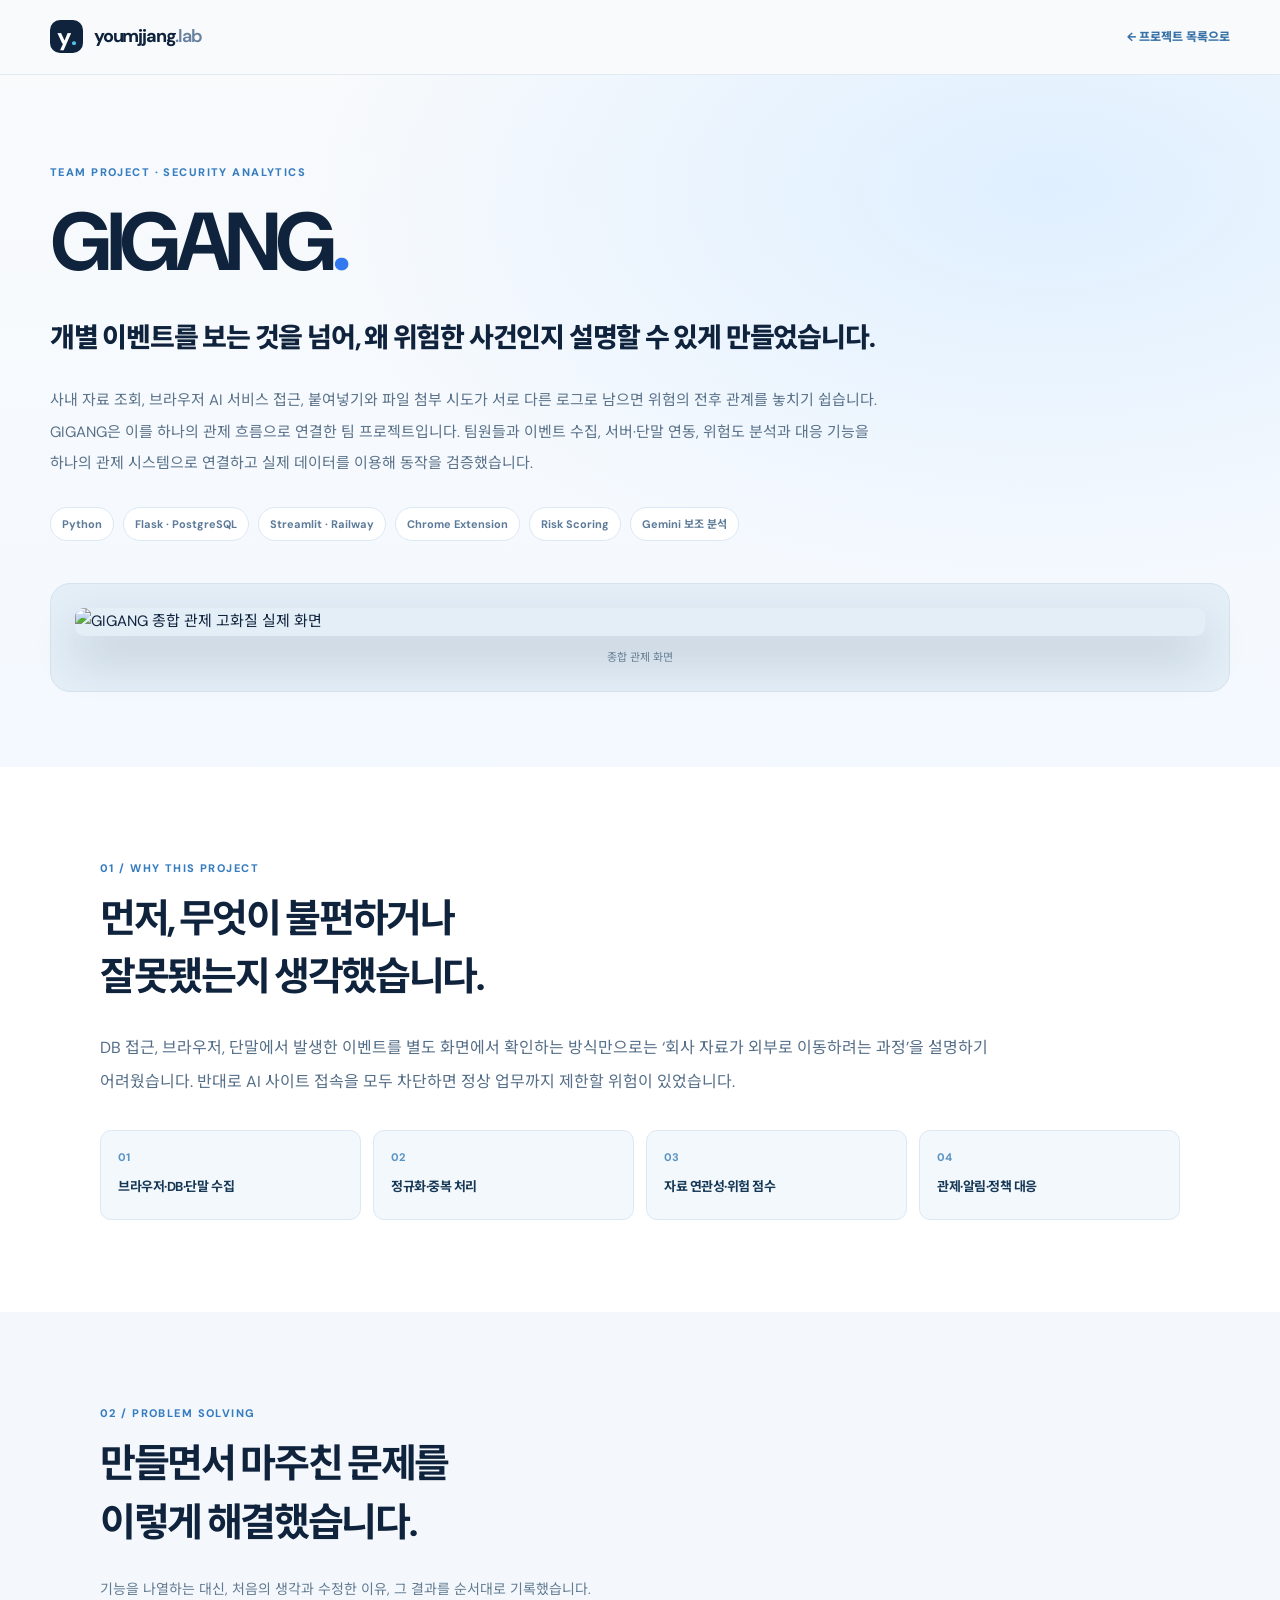
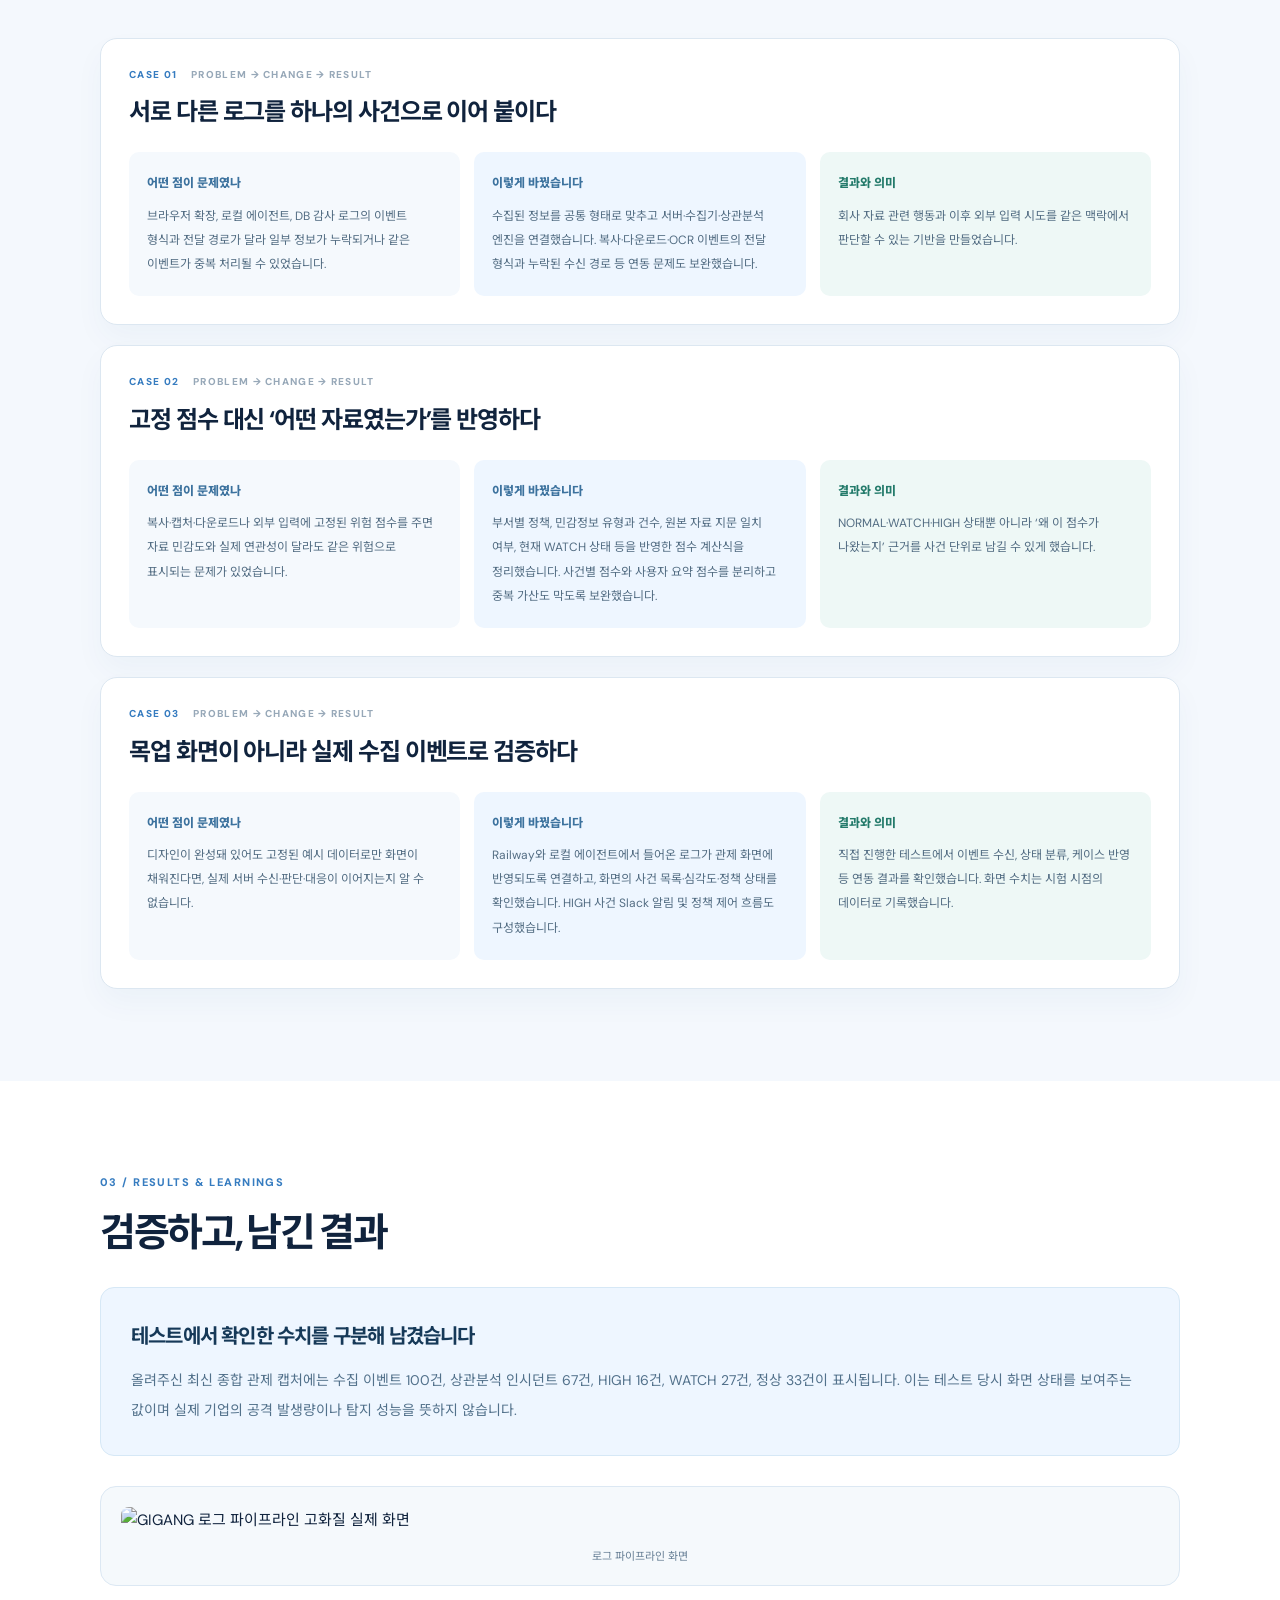
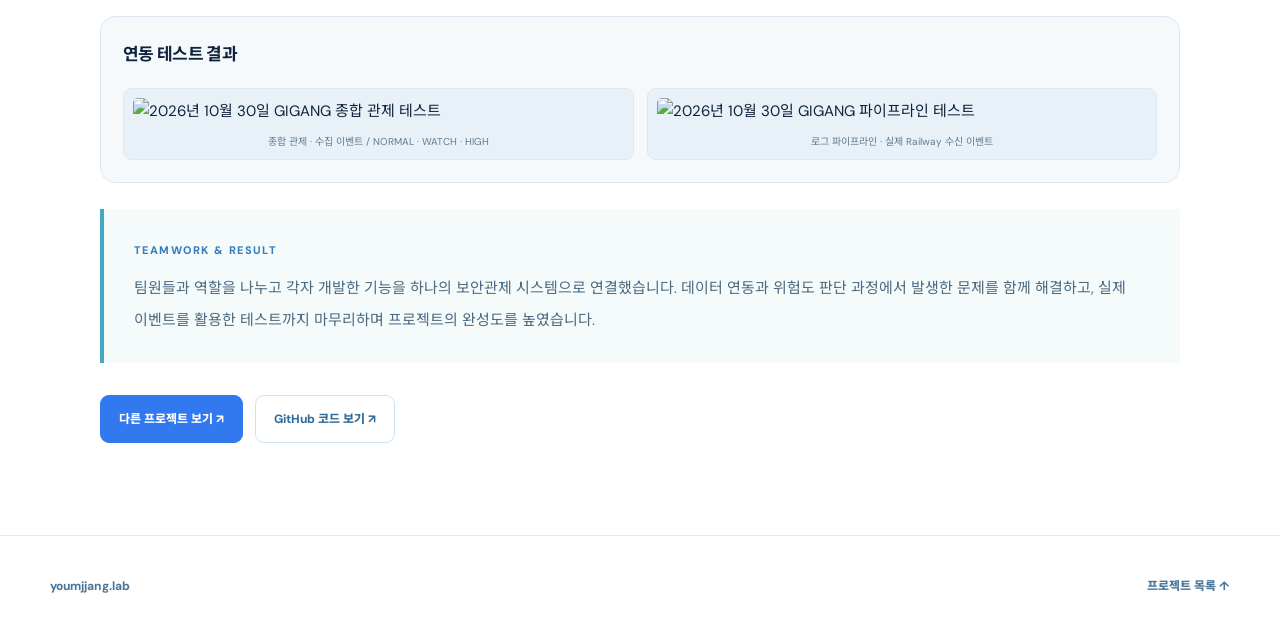
==== gigang.html @ a3878313 "portfolio: update gigang.html project links and technology labels" ====
<!doctype html>
<html lang="ko"><head><meta charset="utf-8"><meta name="viewport" content="width=device-width,initial-scale=1"><meta name="theme-color" content="#f8fafc">
<meta name="description" content="GIGANG 프로젝트에서 고민한 문제, 구현과 개선 과정, 결과를 소개합니다.">
<title>GIGANG | 문제 해결 과정 — youmjjang.lab</title>
<link rel="preconnect" href="https://fonts.googleapis.com"><link rel="preconnect" href="https://fonts.gstatic.com" crossorigin>
<link href="https://fonts.googleapis.com/css2?family=DM+Sans:wght@400;500;600;700;800&family=Noto+Sans+KR:wght@400;500;600;700;800&display=swap" rel="stylesheet">
<link rel="stylesheet" href="./styles.css"><link rel="stylesheet" href="./project-detail.css"></head>
<body>
<a class="skip" href="#story-main">본문으로 건너뛰기</a>
<header class="story-header"><div class="wrap story-header-inner"><a class="brand" href="./index.html"><span class="brand-icon">y<span>.</span></span>youmjjang<span class="brand-light">.lab</span></a><a class="story-back" href="./index.html#projects">← 프로젝트 목록으로</a></div></header>
<main id="story-main"><section class="story-hero"><div class="wrap">
<div class="story-eyebrow">TEAM PROJECT · SECURITY ANALYTICS</div><h1>GIGANG<span>.</span></h1>
<p class="story-subtitle">개별 이벤트를 보는 것을 넘어, 왜 위험한 사건인지 설명할 수 있게 만들었습니다.</p><p class="story-intro">사내 자료 조회, 브라우저 AI 서비스 접근, 붙여넣기와 파일 첨부 시도가 서로 다른 로그로 남으면 위험의 전후 관계를 놓치기 쉽습니다. GIGANG은 이를 하나의 관제 흐름으로 연결한 팀 프로젝트입니다. 팀원들과 이벤트 수집, 서버·단말 연동, 위험도 분석과 대응 기능을 하나의 관제 시스템으로 연결하고 실제 데이터를 이용해 동작을 검증했습니다.</p>
<div class="story-tags"><span>Python</span><span>Flask · PostgreSQL</span><span>Streamlit · Railway</span><span>Chrome Extension</span><span>Risk Scoring</span><span>Gemini 보조 분석</span></div>
<figure class="story-hero-figure"><img src="https://raw.githubusercontent.com/youmjjang/youmjjang-lab/main/assets/gigang-overview-hd.png" alt="GIGANG 종합 관제 고화질 실제 화면" loading="eager"><figcaption>종합 관제 화면</figcaption></figure>
</div></section>
<section class="story-section"><div class="wrap story-width"><div class="story-label">01 / WHY THIS PROJECT</div>
<h2>먼저, 무엇이 불편하거나<br>잘못됐는지 생각했습니다.</h2>
<p class="story-lead">DB 접근, 브라우저, 단말에서 발생한 이벤트를 별도 화면에서 확인하는 방식만으로는 ‘회사 자료가 외부로 이동하려는 과정’을 설명하기 어려웠습니다. 반대로 AI 사이트 접속을 모두 차단하면 정상 업무까지 제한할 위험이 있었습니다.</p>
<div class="story-flow"><div><small>01</small><b>브라우저·DB·단말 수집</b></div><div><small>02</small><b>정규화·중복 처리</b></div><div><small>03</small><b>자료 연관성·위험 점수</b></div><div><small>04</small><b>관제·알림·정책 대응</b></div></div></div></section>
<section class="story-section story-section-alt"><div class="wrap story-width"><div class="story-label">02 / PROBLEM SOLVING</div>
<h2>만들면서 마주친 문제를<br>이렇게 해결했습니다.</h2>
<p class="story-section-intro">기능을 나열하는 대신, 처음의 생각과 수정한 이유, 그 결과를 순서대로 기록했습니다.</p>
<div class="story-cases"><article class="story-case"><div class="story-case-number">CASE 01 <span>PROBLEM → CHANGE → RESULT</span></div><h3>서로 다른 로그를 하나의 사건으로 이어 붙이다</h3><div class="story-case-steps"><div><span>어떤 점이 문제였나</span><p>브라우저 확장, 로컬 에이전트, DB 감사 로그의 이벤트 형식과 전달 경로가 달라 일부 정보가 누락되거나 같은 이벤트가 중복 처리될 수 있었습니다.</p></div><div><span>이렇게 바꿨습니다</span><p>수집된 정보를 공통 형태로 맞추고 서버·수집기·상관분석 엔진을 연결했습니다. 복사·다운로드·OCR 이벤트의 전달 형식과 누락된 수신 경로 등 연동 문제도 보완했습니다.</p></div><div><span>결과와 의미</span><p>회사 자료 관련 행동과 이후 외부 입력 시도를 같은 맥락에서 판단할 수 있는 기반을 만들었습니다.</p></div></div></article>
<article class="story-case"><div class="story-case-number">CASE 02 <span>PROBLEM → CHANGE → RESULT</span></div><h3>고정 점수 대신 ‘어떤 자료였는가’를 반영하다</h3><div class="story-case-steps"><div><span>어떤 점이 문제였나</span><p>복사·캡처·다운로드나 외부 입력에 고정된 위험 점수를 주면 자료 민감도와 실제 연관성이 달라도 같은 위험으로 표시되는 문제가 있었습니다.</p></div><div><span>이렇게 바꿨습니다</span><p>부서별 정책, 민감정보 유형과 건수, 원본 자료 지문 일치 여부, 현재 WATCH 상태 등을 반영한 점수 계산식을 정리했습니다. 사건별 점수와 사용자 요약 점수를 분리하고 중복 가산도 막도록 보완했습니다.</p></div><div><span>결과와 의미</span><p>NORMAL·WATCH·HIGH 상태뿐 아니라 ‘왜 이 점수가 나왔는지’ 근거를 사건 단위로 남길 수 있게 했습니다.</p></div></div></article>
<article class="story-case"><div class="story-case-number">CASE 03 <span>PROBLEM → CHANGE → RESULT</span></div><h3>목업 화면이 아니라 실제 수집 이벤트로 검증하다</h3><div class="story-case-steps"><div><span>어떤 점이 문제였나</span><p>디자인이 완성돼 있어도 고정된 예시 데이터로만 화면이 채워진다면, 실제 서버 수신·판단·대응이 이어지는지 알 수 없습니다.</p></div><div><span>이렇게 바꿨습니다</span><p>Railway와 로컬 에이전트에서 들어온 로그가 관제 화면에 반영되도록 연결하고, 화면의 사건 목록·심각도·정책 상태를 확인했습니다. HIGH 사건 Slack 알림 및 정책 제어 흐름도 구성했습니다.</p></div><div><span>결과와 의미</span><p>직접 진행한 테스트에서 이벤트 수신, 상태 분류, 케이스 반영 등 연동 결과를 확인했습니다. 화면 수치는 시험 시점의 데이터로 기록했습니다.</p></div></div></article></div></div></section>
<section class="story-section"><div class="wrap story-width"><div class="story-label">03 / RESULTS & LEARNINGS</div>
<h2>검증하고, 남긴 결과</h2><div class="story-result"><h3>테스트에서 확인한 수치를 구분해 남겼습니다</h3><p>올려주신 최신 종합 관제 캡처에는 수집 이벤트 100건, 상관분석 인시던트 67건, HIGH 16건, WATCH 27건, 정상 33건이 표시됩니다. 이는 테스트 당시 화면 상태를 보여주는 값이며 실제 기업의 공격 발생량이나 탐지 성능을 뜻하지 않습니다.</p></div>
<figure class="story-secondary"><img src="https://raw.githubusercontent.com/youmjjang/youmjjang-lab/main/assets/gigang-pipeline-hd.png" loading="lazy" alt="GIGANG 로그 파이프라인 고화질 실제 화면"><figcaption>로그 파이프라인 화면</figcaption></figure>
<div class="test-photos"><h3>연동 테스트 결과</h3>

<div class="test-photos-grid">
<figure><img src="https://raw.githubusercontent.com/youmjjang/youmjjang-lab/main/assets/gigang-overview-test-hd.webp" loading="lazy" alt="2026년 10월 30일 GIGANG 종합 관제 테스트"><figcaption>종합 관제 · 수집 이벤트 / NORMAL · WATCH · HIGH</figcaption></figure>
<figure><img src="https://raw.githubusercontent.com/youmjjang/youmjjang-lab/main/assets/gigang-pipeline-test-hd.webp" loading="lazy" alt="2026년 10월 30일 GIGANG 파이프라인 테스트"><figcaption>로그 파이프라인 · 실제 Railway 수신 이벤트</figcaption></figure>
</div></div><div class="story-reflection"><span>TEAMWORK & RESULT</span><p>팀원들과 역할을 나누고 각자 개발한 기능을 하나의 보안관제 시스템으로 연결했습니다. 데이터 연동과 위험도 판단 과정에서 발생한 문제를 함께 해결하고, 실제 이벤트를 활용한 테스트까지 마무리하며 프로젝트의 완성도를 높였습니다.</p></div>
<div class="story-cta"><a class="story-button story-button-primary" href="./index.html#projects">다른 프로젝트 보기 ↗</a><a class="story-button" href="https://github.com/dldaudlee36/GIGANG" target="_blank" rel="noopener noreferrer">GitHub 코드 보기 ↗</a></div>
</div></section>
</main><footer class="story-footer"><div class="wrap"><a href="./index.html">youmjjang.lab</a><a href="./index.html#projects">프로젝트 목록 ↑</a></div></footer>
</body></html>
---- styles.css ----
:root{--ink:#10233d;--muted:#607087;--blue:#3278ef;--blue-deep:#1d5ec9;--line:#dfe6ef;--paper:#fff;--bg:#f8fafc;--soft:#edf3fb;--accent:#12bea9}
*{box-sizing:border-box}
html{scroll-behavior:smooth;scroll-padding-top:92px}
body{margin:0;background:var(--bg);color:var(--ink);font:400 15px/1.85 'DM Sans','Noto Sans KR',sans-serif;-webkit-font-smoothing:antialiased}
a{color:inherit;text-decoration:none}button{font:inherit}button:focus-visible,a:focus-visible{outline:3px solid #2b8afd;outline-offset:4px}::selection{background:#b8d8fc;color:#112a46}
.wrap{width:min(1180px,calc(100% - 72px));margin:0 auto}.skip{position:absolute;top:-80px;left:20px;background:white;z-index:999;padding:12px}.skip:focus{top:16px}
.site-header{position:sticky;top:0;z-index:50;background:rgba(248,250,252,.88);border-bottom:1px solid rgba(207,218,234,.68);backdrop-filter:blur(16px);-webkit-backdrop-filter:blur(16px)}
.header-inner{height:78px;display:flex;align-items:center;justify-content:space-between;gap:28px}
.brand{display:flex;align-items:center;font-family:'DM Sans',sans-serif;font-size:18px;font-weight:800;letter-spacing:-.065em;white-space:nowrap}
.brand-icon{display:inline-flex;width:33px;height:33px;border-radius:10px;background:var(--ink);color:white;align-items:center;justify-content:center;letter-spacing:-.06em;font-size:24px;margin-right:11px;line-height:1}
.brand-icon span,.period{color:#52c1e9}.brand-light{font-weight:600;color:#66809d}
.nav{display:flex;align-items:center;gap:35px;font:700 12px/1 'DM Sans',sans-serif;letter-spacing:.02em}
.nav a{color:#50637a;transition:color .2s}.nav a:hover,.nav a.is-current{color:var(--blue)}
.head-end{display:flex;align-items:center;gap:12px}.github-link{font:800 12px/1 'DM Sans',sans-serif;border:1px solid #cadaed;padding:13px 18px;border-radius:40px;transition:background .2s,color .2s}.github-link:hover{background:var(--ink);color:#fff}
.menu{display:none;cursor:pointer;background:none;border:0;padding:11px}.menu span{display:block;width:22px;height:2px;background:var(--ink);margin:5px 0}
.hero{padding:98px 0 0;background:radial-gradient(ellipse 55% 60% at 88% 24%,#e7f3ff 0%,transparent 76%),linear-gradient(#f8fafc,#f7fafd)}
.hero-grid{display:grid;grid-template-columns:1.11fr .89fr;align-items:center;gap:58px;padding-bottom:95px}
.hero-text{padding:15px 0}.eyebrow,.kicker,.microline,.side-caption,.project-meta,.skills-title,.step-bottom,.project-actions,.work-footnote,.screen-mark,.cover-no{font-family:'DM Sans',sans-serif;letter-spacing:.09em}
.eyebrow{display:flex;align-items:center;gap:10px;font-size:10px;font-weight:800;color:#6e8094}
.live-dot{width:7px;height:7px;border-radius:50%;background:var(--accent);box-shadow:0 0 0 4px rgba(18,190,169,.12)}.eyebrow .bar{display:inline-block;width:18px;height:1px;background:#b7c4d2}
.hero h1{font-family:'Noto Sans KR',sans-serif;font-size:clamp(36px,4.2vw,61px);letter-spacing:-.067em;line-height:1.42;font-weight:800;margin:28px 0 26px;word-break:keep-all}
.ink-blue{color:var(--blue)}.hero-desc{font-size:14px;line-height:2.13;color:#607187;word-break:keep-all}.hero-desc strong{color:#203c60}
.hero-buttons{display:flex;gap:12px;flex-wrap:wrap;margin-top:39px}
.btn{display:inline-flex;align-items:center;justify-content:space-between;gap:27px;min-height:52px;padding:13px 22px;border-radius:10px;font-size:12px;font-weight:800;transition:transform .2s,background .2s,box-shadow .2s}
.btn:hover{transform:translateY(-3px)}.btn-blue{color:#fff;background:var(--blue);box-shadow:0 9px 22px #3278ef26}.btn-blue:hover{background:var(--blue-deep);box-shadow:0 12px 30px #3278ef40}
.btn-outline{background:#fff;border:1px solid #d9e3f0;color:#30445e}.btn-outline:hover{background:#edf4ff}
.microline{display:flex;align-items:center;gap:16px;color:#93a3b7;font-size:10px;font-weight:700;margin-top:77px}.microline .line{width:37px;height:1px;background:#a9bbcf}
.hero-art{min-height:570px;position:relative;overflow:hidden;isolation:isolate;border:1px solid #d4e2f1;box-shadow:0 32px 70px rgba(46,94,152,.11),0 5px 15px rgba(64,102,147,.03);border-radius:25px;background:linear-gradient(155deg,rgba(252,254,255,.96),rgba(230,242,255,.95));padding:25px 30px 22px}
.hero-art:after{content:'';position:absolute;inset:0;z-index:-2;background-image:linear-gradient(rgba(91,148,199,.06) 1px,transparent 1px),linear-gradient(90deg,rgba(91,148,199,.06) 1px,transparent 1px);background-size:28px 28px}
.glow{position:absolute;z-index:-1;border-radius:50%;filter:blur(12px)}.glow.one{height:280px;width:280px;background:#a9dcff55;right:-100px;top:40px}.glow.two{height:220px;width:220px;background:#d8fbf379;left:-105px;bottom:-90px}
.art-head,.art-footer{display:flex;justify-content:space-between;align-items:center;font:800 10px/1 'DM Sans',sans-serif;letter-spacing:.07em;color:#8194a9}
.traffic{display:flex;gap:5px}.traffic i{width:7px;height:7px;background:#a4b7cb;border-radius:50%}.traffic i:first-child{background:#64a9e9}
.art-title{margin:39px 0 21px}.art-title>span{display:block;color:#4180cc;font:800 9px/1 'DM Sans',sans-serif;letter-spacing:.18em;margin-bottom:10px}
.art-title strong{display:block;font:800 clamp(30px,3vw,42px)/1.14 'DM Sans',sans-serif;letter-spacing:-.06em}.art-title em{font-style:normal;color:var(--blue)}.art-title p{color:#7b8da1;font-size:12px;margin:10px 0 0}
.pipeline{display:flex;flex-direction:column;gap:8px}
.pipe-row{display:flex;align-items:center;gap:16px;min-height:66px;padding:10px 17px;border:1px solid rgba(193,213,231,.82);background:rgba(255,255,255,.86);border-radius:12px;box-shadow:0 8px 16px rgba(90,141,185,.035)}
.pipe-num{display:flex;width:35px;height:35px;flex:0 0 35px;align-items:center;justify-content:center;border:1px solid #dce9f4;background:#f1f7fd;border-radius:9px;color:#3983c3;font:800 12px/1 'DM Sans',sans-serif}
.pipe-row>div{display:flex;flex-direction:column;flex:1;line-height:1.25;gap:3px}.pipe-row small{font:800 8px/1 'DM Sans',sans-serif;color:#7f9ab4;letter-spacing:.12em}
.pipe-row b{font:800 15px/1.1 'DM Sans',sans-serif;letter-spacing:-.01em}.pipe-row div>span{font:500 9px/1.2 'DM Sans',sans-serif;color:#96a3b3}
.pipe-tail{font-size:17px;color:#aac2d7}.pipe-done{border-color:#a8dcdb;background:#ebfbf8}.pipe-done .pipe-num{background:#d9f6f1;border-color:#b8ebe2;color:#109e91}.pipe-done .pipe-tail{color:#079c87}
.art-footer{padding-top:25px;font-size:9px}.art-footer span{color:#52a6d2}
.scroll-hint{height:52px;border-top:1px solid #dbe6f1;display:flex;justify-content:space-between;align-items:center;color:#94a5b8;font:800 10px/1 'DM Sans',sans-serif;letter-spacing:.14em}.scroll-hint span:last-child{font-size:23px;font-weight:400}
.section{padding:130px 0}.about{background:#fff}.intro-layout{display:grid;grid-template-columns:190px minmax(0,1fr);gap:60px}
.side-caption{color:#8798aa;font:800 11px/1 'DM Sans',sans-serif;white-space:nowrap;padding-top:7px}.side-caption span{width:42px;height:1px;background:#c6d4e3;display:inline-block;vertical-align:middle;margin-left:12px}
.kicker{margin:0 0 22px;color:var(--blue);font:800 11px/1.4 'DM Sans',sans-serif;letter-spacing:.16em}
.h2{font-size:clamp(29px,3vw,43px);line-height:1.5;letter-spacing:-.065em;font-weight:800;margin:0;word-break:keep-all}.h2 span{color:#7b8ba1}
.lead{max-width:740px;color:#5e7085;font-size:15px;line-height:2.15;margin:28px 0 48px;word-break:keep-all}
.values{display:grid;grid-template-columns:repeat(3,1fr);gap:20px}.values>div{border-top:1px solid #cbd7e6;padding-top:19px}.values span{font:800 11px/1 'DM Sans',sans-serif;color:#4886db}.values h3{margin:17px 0 8px;font-size:18px;letter-spacing:-.04em}.values p{color:#8090a1;font-size:12px;line-height:1.8;word-break:keep-all;margin:0}
.skills{display:grid;grid-template-columns:180px 1fr;align-items:start;gap:10px;margin-top:58px;padding-top:28px;border-top:1px solid #edf0f5}.skills-title{color:#8292a5;font:800 10px/1.4 'DM Sans',sans-serif}
.skills>div{display:flex;flex-wrap:wrap;gap:8px}.skills>div span,.tags span{background:#f4f7fb;border:1px solid #e0e8f1;border-radius:6px;color:#59708a;padding:5px 11px;font:700 11px/1.5 'DM Sans','Noto Sans KR',sans-serif}
.work{background:#f5f8fc}.section-head{display:flex;justify-content:space-between;align-items:end;gap:20px;margin-bottom:34px}.section-head>p{color:#8897aa;font-size:12px;line-height:1.9;text-align:right;margin:0 0 9px}
.filters{display:flex;align-items:center;gap:8px;flex-wrap:wrap;margin-bottom:27px}
.filter{border:1px solid #d7e1ed;background:transparent;color:#657790;font:800 11px/1 'DM Sans',sans-serif;padding:12px 15px;border-radius:25px;cursor:pointer;transition:background .15s,border .15s,color .15s}.filter span{opacity:.5;margin-left:5px}.filter:hover{background:#e8f1fd}.filter.selected{color:white;background:#1d3a5a;border-color:#1d3a5a}
.project-grid{display:grid;grid-template-columns:repeat(2,minmax(0,1fr));gap:24px}
.project{background:white;border:1px solid #e3eaf3;border-radius:17px;overflow:hidden;display:flex;flex-direction:column;box-shadow:0 8px 24px rgba(30,70,120,.022);transition:box-shadow .25s,transform .25s}
.project:hover{transform:translateY(-5px);box-shadow:0 18px 34px rgba(35,78,130,.1)}.project[hidden]{display:none!important}
.project.feature{grid-column:1/-1;display:grid;grid-template-columns:1.01fr .99fr;min-height:440px}
.cover{position:relative;min-height:280px;overflow:hidden}.feature .cover{min-height:440px}
.photo-cover{display:flex;align-items:center;justify-content:center;padding:35px}
.photo-cover img{display:block;width:100%;height:100%;max-height:380px;object-fit:contain;filter:drop-shadow(0 15px 24px rgba(21,52,92,.13));transition:transform .4s}
.project:hover img{transform:scale(1.028)}
.blue-cover{background:linear-gradient(140deg,#ddefff,#eaf4ff 49%,#d4e9f7)}.dark-cover{background:linear-gradient(145deg,#dfeaf7,#ebf0f8)}
.mint-cover{background:linear-gradient(140deg,#dff5ed,#eff9f6)}.sky-cover{background:linear-gradient(140deg,#e1e9fd,#edf5ff)}
.screen-mark,.cover-no{position:absolute;left:24px;bottom:20px;font:800 9px/1 'DM Sans',sans-serif;letter-spacing:.13em;color:#647f9d;background:rgba(255,255,255,.83);padding:9px 10px;border-radius:5px}
.project-info{padding:33px 35px 27px;display:flex;flex-direction:column;min-width:0}.feature .project-info{padding:48px 44px 34px}
.project-meta{display:flex;justify-content:space-between;gap:12px;color:#7990a8;font:800 9px/1.2 'DM Sans',sans-serif;letter-spacing:.11em}.project-meta span:last-child{color:#3d87c8;text-align:right}
.project h3{font-size:27px;line-height:1.3;letter-spacing:-.055em;margin:20px 0 8px}.project h3 small{font-size:15px;color:#8191a6;margin-left:9px;font-weight:600}
.project-tagline{font-size:13px;font-weight:700;color:#2c587e;margin:0 0 17px;letter-spacing:-.02em;word-break:keep-all}
.project-desc{font-size:12px;line-height:2.05;color:#718197;margin:0 0 21px;word-break:keep-all}
.problem{border-left:3px solid #5a9eec;background:#f3f8ff;padding:15px 18px;margin:0 0 22px}.problem>span{display:block;color:#5185bf;font:800 9px/1 'DM Sans',sans-serif;letter-spacing:.1em;margin-bottom:8px}.problem p{font-size:12px;line-height:1.7;margin:0;color:#4b6c8d;word-break:keep-all}
.tags{display:flex;flex-wrap:wrap;gap:6px;margin-top:auto;margin-bottom:21px}.tags span{background:#f8fafd;border-color:#e5edf5;padding:5px 9px;font-size:10px}
.project-actions{display:flex;align-items:center;gap:20px;flex-wrap:wrap;padding-top:19px;border-top:1px solid #e8edf3;font-size:11px;font-weight:800;letter-spacing:0}.project-actions a{color:#286cc1}.project-actions a:hover{text-decoration:underline;text-underline-offset:4px}.status-text{font-size:10px;color:#93a0ae;letter-spacing:0;font-weight:500}
.analyzer{background:linear-gradient(135deg,#193959,#103355 60%,#1e5276);padding:40px 30px;display:flex;align-items:center;justify-content:center}
.analyzer:before{content:'';position:absolute;width:250px;height:250px;border:1px solid #74c7f033;border-radius:50%;right:-90px;top:-115px;box-shadow:0 0 0 50px #8dcdf308,0 0 0 90px #8dcdf308}
.fake-ui{position:relative;background:#fff;border:1px solid #ecf5ff;border-radius:12px;width:100%;max-width:540px;box-shadow:0 30px 40px #0a17284d;overflow:hidden;transform:rotate(-1.5deg)}
.fake-head{height:33px;background:#f6f9fc;border-bottom:1px solid #e7eef6;display:flex;align-items:center;justify-content:space-between;padding:0 15px;color:#71859b;font:700 8px/1 'DM Sans',sans-serif}
.fake-head>span:last-child{color:#119d8d}.fake-dots{color:#9bb0c7;letter-spacing:2px}
.fake-content{display:grid;grid-template-columns:112px 1fr;min-height:235px}.fake-sidebar{border-right:1px solid #e9eef5;background:#f9fbfd;padding:28px 12px;display:flex;flex-direction:column;gap:21px;color:#a3b1be;font:700 9px/1 'DM Sans',sans-serif}.fake-sidebar .active{color:#2f80d1}
.fake-main{padding:24px 25px}.fake-main>span{font:800 8px/1 'DM Sans',sans-serif;color:#60a0d0;letter-spacing:.15em}.fake-main h4{margin:10px 0 4px;font:800 18px/1.4 'Noto Sans KR',sans-serif;letter-spacing:-.06em}.fake-main small{font-size:9px;color:#97a7b6}
.f1-chart{display:flex;flex-direction:column;gap:12px;margin:24px 0 18px}.f1-chart>div{display:flex;align-items:center;gap:11px}.f1-chart em{font:700 9px/1 'DM Sans',sans-serif;color:#69809b;font-style:normal;width:46px}
.f1-chart div>span{display:block;position:relative;height:7px;background:#edf4fc;flex:1;border-radius:5px;overflow:hidden}.f1-chart i{height:100%;display:block;border-radius:5px;background:linear-gradient(90deg,#6cace9,#2d77d4)}
.f1-chart b{font:700 10px/1 'DM Sans',sans-serif;color:#3b5d82;width:32px;text-align:right}.fake-main .metric-note{font-size:8px;color:#9aa9b7}
.work-footnote{color:#91a0b1;margin:30px 0 0;font-size:10px;line-height:1.9;letter-spacing:0}
.process{background:#fff}.steps{display:grid;grid-template-columns:repeat(3,1fr);gap:20px;margin-top:48px}.step{min-height:270px;display:flex;flex-direction:column;background:#f8fafc;border:1px solid #e4ebf4;border-radius:13px;padding:28px}
.step-top{display:flex;justify-content:space-between;align-items:start}.step-top span{color:#4a88d3;font:800 12px/1 'DM Sans',sans-serif}.step-top b{font-size:28px;font-weight:400;color:#89b7e9}
.step h3{margin:31px 0 9px;font-size:19px;letter-spacing:-.045em}.step p{color:#7b8b9e;font-size:12px;line-height:2;margin:0 0 25px;word-break:keep-all}
.step-bottom{margin-top:auto;border-top:1px solid #e5ebf2;padding-top:15px;color:#a2b1c0;font:800 9px/1 'DM Sans',sans-serif;letter-spacing:.14em}
.contact{padding:0 0 115px;background:#fff}.contact-inner{overflow:hidden;position:relative;display:flex;justify-content:space-between;align-items:center;border-radius:20px;padding:65px 80px;background:linear-gradient(120deg,#16314f,#24496b 70%,#28618e);color:white}
.contact .kicker{color:#83d0f3}.contact h2{font-size:clamp(29px,3.6vw,48px);line-height:1.4;letter-spacing:-.07em;margin:0 0 15px}.contact h2 span{color:#7cc8eb}
.contact-inner p:not(.kicker){font-size:13px;color:#b1c6d9;margin:0 0 28px}.contact-buttons{display:flex;gap:23px;align-items:center;flex-wrap:wrap}
.btn-white{background:#fff;color:#173759;gap:35px}.btn-white:hover{background:#e5f4ff}.contact-git{font-size:12px;color:#c4deef;font-weight:700}.contact-git:hover{text-decoration:underline}
.huge-y{position:absolute;right:42px;top:-128px;font:800 430px/1 'DM Sans',sans-serif;letter-spacing:-.09em;color:#ffffff10;user-select:none;pointer-events:none}.huge-y span{color:#67bfe827}
footer{background:#fff;border-top:1px solid #edf0f5}.footer-inner{min-height:95px;display:flex;align-items:center;justify-content:space-between;gap:20px}.footer-brand{font-size:18px}.footer-brand span{color:#8ba0b6}.footer-inner>span{font-size:11px;color:#a4b1c2}.footer-inner>a:last-child{font:800 11px/1 'DM Sans',sans-serif;color:#647b92}
@media(max-width:1020px){.hero-grid{gap:28px}.hero h1{font-size:clamp(34px,4.4vw,48px)}.hero-art{padding:22px 23px;min-height:550px}.intro-layout{grid-template-columns:140px 1fr;gap:30px}.feature .project-info{padding:31px}.fake-content{grid-template-columns:85px 1fr}.fake-sidebar{font-size:8px}.fake-main{padding:20px 15px}.contact-inner{padding:65px 55px}}
@media(max-width:760px){.wrap{width:min(100% - 34px,560px)}.site-header .header-inner{height:65px}.brand{font-size:16px}.brand-icon{width:29px;height:29px;font-size:21px}.nav{display:none;position:absolute;left:0;right:0;top:64px;background:#f9fbfe;border-bottom:1px solid var(--line);padding:24px max(17px,calc((100vw - 560px)/2));gap:0;box-shadow:0 14px 22px #183a5715}.nav.open{display:flex;flex-direction:column;align-items:stretch}.nav a{padding:12px 4px}.github-link{padding:11px 13px}.menu{display:block}
.hero{padding-top:52px}.hero-grid{display:flex;flex-direction:column;align-items:stretch;gap:40px;padding-bottom:55px}.hero-text{padding:0}.hero h1{font-size:clamp(34px,8vw,48px);margin:18px 0}.hero-desc{font-size:13px}.hero-desc br:last-child{display:none}.hero-buttons{margin-top:30px}.microline{margin-top:38px;font-size:9px}
.hero-art{max-width:550px;width:100%;align-self:center;min-height:0;padding:23px}.art-title{margin:27px 0 20px}.art-title strong{font-size:34px}.pipe-row{min-height:58px}
.section{padding:84px 0}.intro-layout{display:block}.side-caption{margin:0 0 28px}.h2{font-size:clamp(26px,6vw,37px)}.lead{font-size:13px;margin-bottom:30px}.values{gap:11px}.values h3{font-size:15px}.values p{font-size:11px}.skills{grid-template-columns:1fr;gap:16px;margin-top:42px}
.section-head{align-items:start;flex-direction:column;margin-bottom:28px}.section-head>p{text-align:left}
.project-grid{grid-template-columns:1fr;gap:18px}.project.feature{grid-column:auto;display:flex;min-height:0}.cover,.feature .cover{min-height:0;height:285px}.analyzer{padding:24px 15px}
.project-info,.feature .project-info{padding:27px 24px 25px}.project h3{font-size:23px;margin-top:16px}.photo-cover{padding:24px}.photo-cover img{max-height:250px}
.steps{grid-template-columns:1fr;gap:12px;margin-top:30px}.step{min-height:0;padding:24px}.step h3{margin-top:15px}
.contact{padding:0 0 65px}.contact-inner{padding:45px 30px}.contact h2{font-size:30px}.huge-y{right:-35px;font-size:280px;top:-80px}
.footer-inner{min-height:105px;flex-wrap:wrap;justify-content:space-between;padding:22px 0}.footer-inner>span{order:3;width:100%}}
@media(max-width:410px){.hero h1{font-size:32px}.eyebrow{font-size:9px}.btn{width:100%}.values{grid-template-columns:1fr}.values>div{padding-top:12px}.values h3{display:inline-block;margin:5px 12px}.values p{display:inline}.fake-content{grid-template-columns:72px 1fr}.fake-sidebar{padding:22px 6px;font-size:7px}.fake-main h4{font-size:15px}.fake-main{padding:16px 11px}.f1-chart{margin:17px 0 13px}.f1-chart>div{gap:5px}.f1-chart em{font-size:8px;width:39px}.filter{font-size:10px;padding:10px 12px}}
@media(prefers-reduced-motion:reduce){*,*:before,*:after{scroll-behavior:auto!important;transition:none!important;animation:none!important}}

/* 쉬엄쉬엄: 모바일 브라우저 UI를 잘라낸 실제 화면 두 장을 가로로 배치 */
.lunch-cover{
  height:280px;
  min-height:280px;
  padding:18px 20px;
  background:linear-gradient(135deg,#dff5ed,#eff9f6);
}
.lunch-shots{
  display:grid;
  grid-template-columns:repeat(2,minmax(0,1fr));
  gap:4px;
  width:min(100%,460px);
  height:238px;
  border-radius:11px;
  overflow:hidden;
  box-shadow:0 10px 24px rgba(24,83,76,.11);
  background:#fff;
}
.lunch-shot,
.lunch-shot-a,
.lunch-shot-b{
  position:relative;
  display:block;
  min-width:0;
  height:100%;
  margin:0;
  padding:0;
  border:0;
  border-radius:0;
  overflow:hidden;
  background:#f7faf8;
  box-shadow:none;
  transform:none;
  transition:none;
}
.lunch-cover .lunch-shot img{
  display:block;
  position:absolute;
  left:0;
  top:0;
  width:100%;
  height:auto;
  max-height:none;
  object-fit:unset;
  filter:none;
  transform:translateY(-17%);
  transition:none;
}
.project:hover .lunch-shot-a,
.project:hover .lunch-shot-b{transform:none}
.project:hover .lunch-shot img,
.project:hover .lunch-shot-a img,
.project:hover .lunch-shot-b img{transform:translateY(-17%)}
@media(max-width:760px){
  .lunch-cover{height:260px;min-height:260px;padding:16px 16px 24px}
  .lunch-shots{height:220px;gap:3px}
}

/* Keep real dashboard screenshot images crisp, without hover scaling. */
.project .photo-cover:not(.lunch-cover) img{filter:none;transform:none!important;image-rendering:auto}
.project:hover .photo-cover:not(.lunch-cover) img{transform:none!important}
---- project-detail.css ----
/* Project story pages */
.story-header{position:sticky;top:0;z-index:35;background:#f8fafcec;backdrop-filter:blur(16px);border-bottom:1px solid #e1eaf3}
.story-header-inner{display:flex;align-items:center;justify-content:space-between;gap:15px;min-height:74px}
.story-back{font-size:12px;font-weight:800;color:#3972a7;padding:10px 0}
.story-back:hover{color:#1d5ec9}
.story-hero{padding:88px 0 75px;background:radial-gradient(ellipse at 82% 16%,#dfefff 0%,transparent 50%),linear-gradient(#f8fafc,#f4f9ff)}
.story-eyebrow,.story-label,.story-case-number,.story-reflection>span{color:#367cc0;font:800 11px/1.65 'DM Sans','Noto Sans KR',sans-serif;letter-spacing:.13em}
.story-hero h1{font-family:'DM Sans','Noto Sans KR',sans-serif;font-size:clamp(43px,7vw,82px);line-height:1.14;letter-spacing:-.065em;margin:15px 0 17px;overflow-wrap:anywhere}
.story-hero h1 span{color:#3278ef}
.story-subtitle{font-size:clamp(19px,2.4vw,27px);font-weight:800;line-height:1.55;letter-spacing:-.045em;max-width:900px;word-break:keep-all}
.story-intro{font-size:15px;line-height:2.1;max-width:850px;color:#5a728a;word-break:keep-all;margin:22px 0}
.story-tags{display:flex;flex-wrap:wrap;gap:9px;margin-top:27px}
.story-tags span{background:#fff;border:1px solid #dce8f3;border-radius:30px;padding:6px 11px;font-size:11px;font-weight:700;color:#5d7b98}
.story-hero-figure{border:1px solid #d5e3ef;background:#e4eef7;border-radius:20px;padding:clamp(10px,3vw,24px);margin:42px 0 0}
.story-hero-figure img{display:block;width:100%;height:auto;max-height:620px;object-fit:contain;border-radius:9px;box-shadow:0 22px 45px #122a4330}
.story-hero-figure figcaption,.story-secondary figcaption{font-size:11px;color:#688096;line-height:1.6;padding-top:13px;text-align:center}
.story-width{max-width:1080px}
.story-section{padding:92px 0;background:#fff}
.story-section-alt{background:#f4f8fd}
.story-section h2{font-size:clamp(27px,3.4vw,39px);line-height:1.5;letter-spacing:-.06em;margin:13px 0 24px;word-break:keep-all}
.story-lead{color:#556f88;font-size:16px;line-height:2.15;max-width:920px;word-break:keep-all}
.story-flow{display:grid;grid-template-columns:repeat(4,minmax(0,1fr));gap:12px;margin-top:30px}
.story-flow>div{min-width:0;border:1px solid #dce9f3;background:#f3f8fd;border-radius:11px;padding:19px 17px}
.story-flow small{display:block;color:#5a94c4;font:800 11px 'DM Sans',sans-serif;margin-bottom:9px}
.story-flow b{font-size:13px;line-height:1.65;letter-spacing:-.035em;color:#163855;word-break:keep-all}
.story-section-intro{font-size:14px;color:#627b91;line-height:1.95}
.story-cases{display:flex;flex-direction:column;gap:20px;margin-top:34px}
.story-case{background:#fff;border:1px solid #dce7f1;border-radius:17px;overflow:hidden;box-shadow:0 14px 30px #23507b0a;padding:28px}
.story-case-number{font-size:10px;display:flex;align-items:center;gap:14px}
.story-case-number span{color:#97a8b8}
.story-case h3{font-size:clamp(18px,2.2vw,24px);line-height:1.55;margin:10px 0 22px;letter-spacing:-.045em}
.story-case-steps{display:grid;grid-template-columns:repeat(3,minmax(0,1fr));gap:14px}
.story-case-steps>div{background:#f5f9fd;border-radius:10px;padding:20px 18px;min-width:0}
.story-case-steps>div:nth-child(2){background:#eef6ff}
.story-case-steps>div:nth-child(3){background:#eef8f6}
.story-case-steps span{display:block;font-weight:800;font-size:12px;color:#3c729e;margin-bottom:9px}
.story-case-steps>div:nth-child(3) span{color:#247b6b}
.story-case-steps p{font-size:12px;line-height:2.02;color:#536d83;margin:0;word-break:keep-all}
.story-result{background:#eef6ff;border:1px solid #d6e8f6;padding:30px;border-radius:14px}
.story-result h3{font-size:20px;letter-spacing:-.04em;margin:0 0 10px;color:#163958}
.story-result p{margin:0;font-size:14px;line-height:2.15;color:#52718b;word-break:keep-all}
.story-secondary{margin:30px 0 0;background:#f5f9fc;padding:20px;border:1px solid #dce8f3;border-radius:16px}
.story-secondary img{display:block;width:100%;max-height:670px;object-fit:contain;border-radius:8px}
.story-reflection{padding:27px 30px;margin-top:26px;border-left:4px solid #46a9c3;background:#f5fafb}
.story-reflection p{font-size:15px;line-height:2.1;margin:9px 0 0;color:#4b6b83;word-break:keep-all}
.story-cta{display:flex;flex-wrap:wrap;gap:12px;margin-top:32px}
.story-button{display:inline-flex;align-items:center;justify-content:center;min-height:47px;padding:12px 18px;border:1px solid #d0e3f2;border-radius:9px;background:#fff;font-size:12px;font-weight:800;color:#316b99}
.story-button-primary{background:#3278ef;border-color:#3278ef;color:#fff}
.story-button:hover{transform:translateY(-2px)}
.story-visual{margin-top:38px;padding:40px;background:linear-gradient(155deg,#0f2d47,#10243a);color:#fff;border-radius:17px}
.story-visual-eyebrow{font-size:10px;letter-spacing:.15em;color:#86bddc}
.story-visual h2{font-size:clamp(23px,3vw,34px);margin:8px 0 24px;letter-spacing:-.055em;color:#fff}
.story-visual-grid{display:grid;grid-template-columns:repeat(4,1fr);gap:11px}
.story-visual-grid>div{padding:18px 13px;background:#ffffff12;border:1px solid #ffffff28;border-radius:10px}
.story-visual-grid span{display:block;font-size:11px;color:#acd4ec}
.story-visual-grid b{display:block;font-size:16px;margin-top:6px;color:#fff}
.story-visual>p{font-size:11px;color:#a9c3d4;margin:21px 0 0}
.story-footer{background:#fff;border-top:1px solid #dfe8f1}
.story-footer .wrap{display:flex;justify-content:space-between;align-items:center;gap:16px;min-height:99px}
.story-footer a{font-size:12px;font-weight:800;color:#4b769a}
@media(max-width:850px){.story-flow{grid-template-columns:repeat(2,minmax(0,1fr))}.story-case-steps{grid-template-columns:1fr}.story-case-steps>div{padding:18px}}
@media(max-width:600px){.story-header-inner{min-height:62px}.story-hero{padding:57px 0 48px}.story-section{padding:62px 0}.story-hero h1{font-size:clamp(35px,9vw,55px)}.story-flow{grid-template-columns:1fr 1fr;gap:9px}.story-flow>div{padding:14px}.story-visual{padding:24px 17px}.story-visual-grid{grid-template-columns:repeat(2,1fr)}.story-case{padding:20px}.story-case-number{flex-wrap:wrap}.story-result,.story-reflection{padding:22px}.story-tags{gap:6px}.story-hero-figure{margin-top:30px}}

/* Original-resolution screenshots: retain detail; compressed test snapshots stay smaller. */
.story-hero-figure img,.story-secondary img{transform:none!important;image-rendering:auto}
.test-photos{margin-top:30px;padding:22px;background:#f6f9fc;border:1px solid #dbe8f3;border-radius:15px}
.test-photos h3{font-size:17px;margin:0 0 9px;letter-spacing:-.04em}
.test-photos>p{font-size:12px;color:#698198;line-height:1.85;margin:0}
.test-photos-grid{display:grid;grid-template-columns:repeat(2,minmax(0,1fr));gap:13px;margin-top:17px}
.test-photos figure{margin:0;padding:9px;background:#e8f1f7;border:1px solid #dce7ef;border-radius:9px}
.test-photos img{display:block;width:100%;height:auto;max-width:520px;margin:auto;border-radius:5px;image-rendering:auto}
.test-photos figcaption{font-size:10px;text-align:center;color:#627b91;margin-top:8px;line-height:1.7}
@media(max-width:740px){.test-photos-grid{grid-template-columns:1fr}.test-photos{padding:14px}}
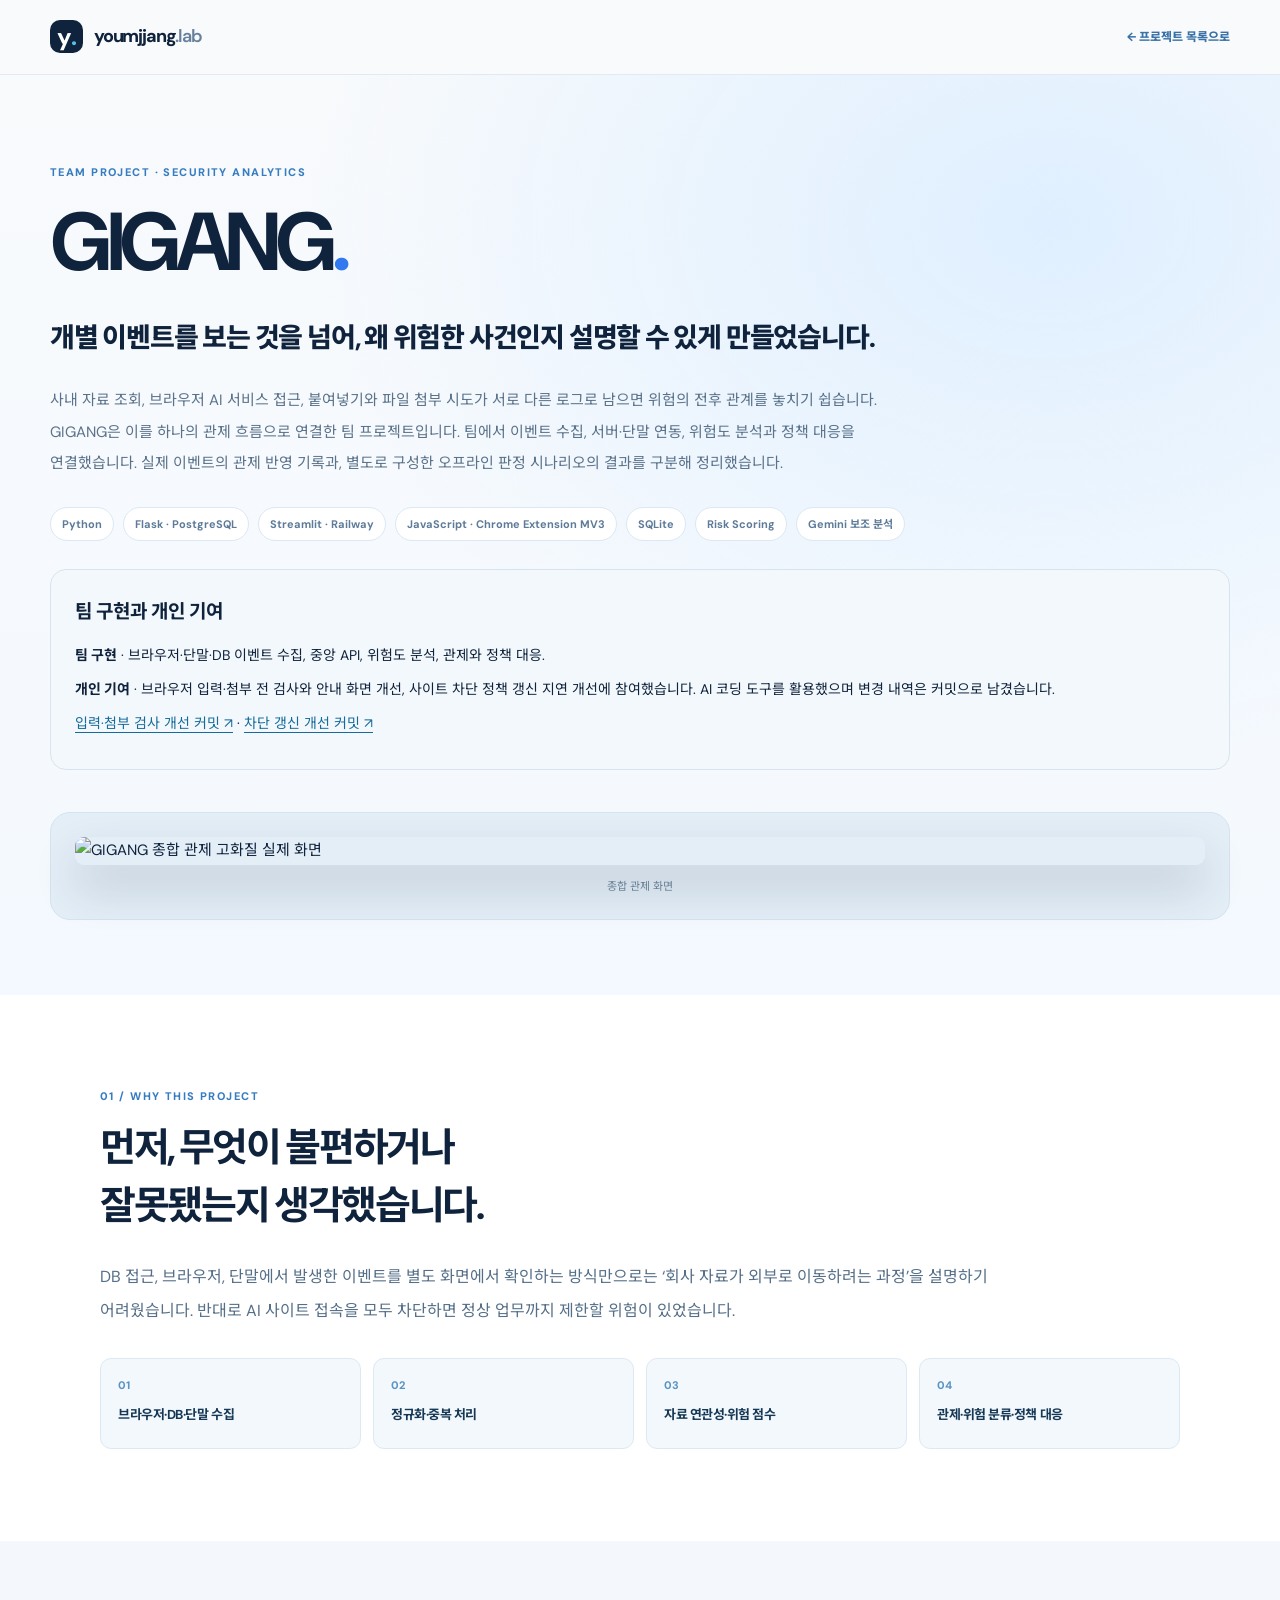
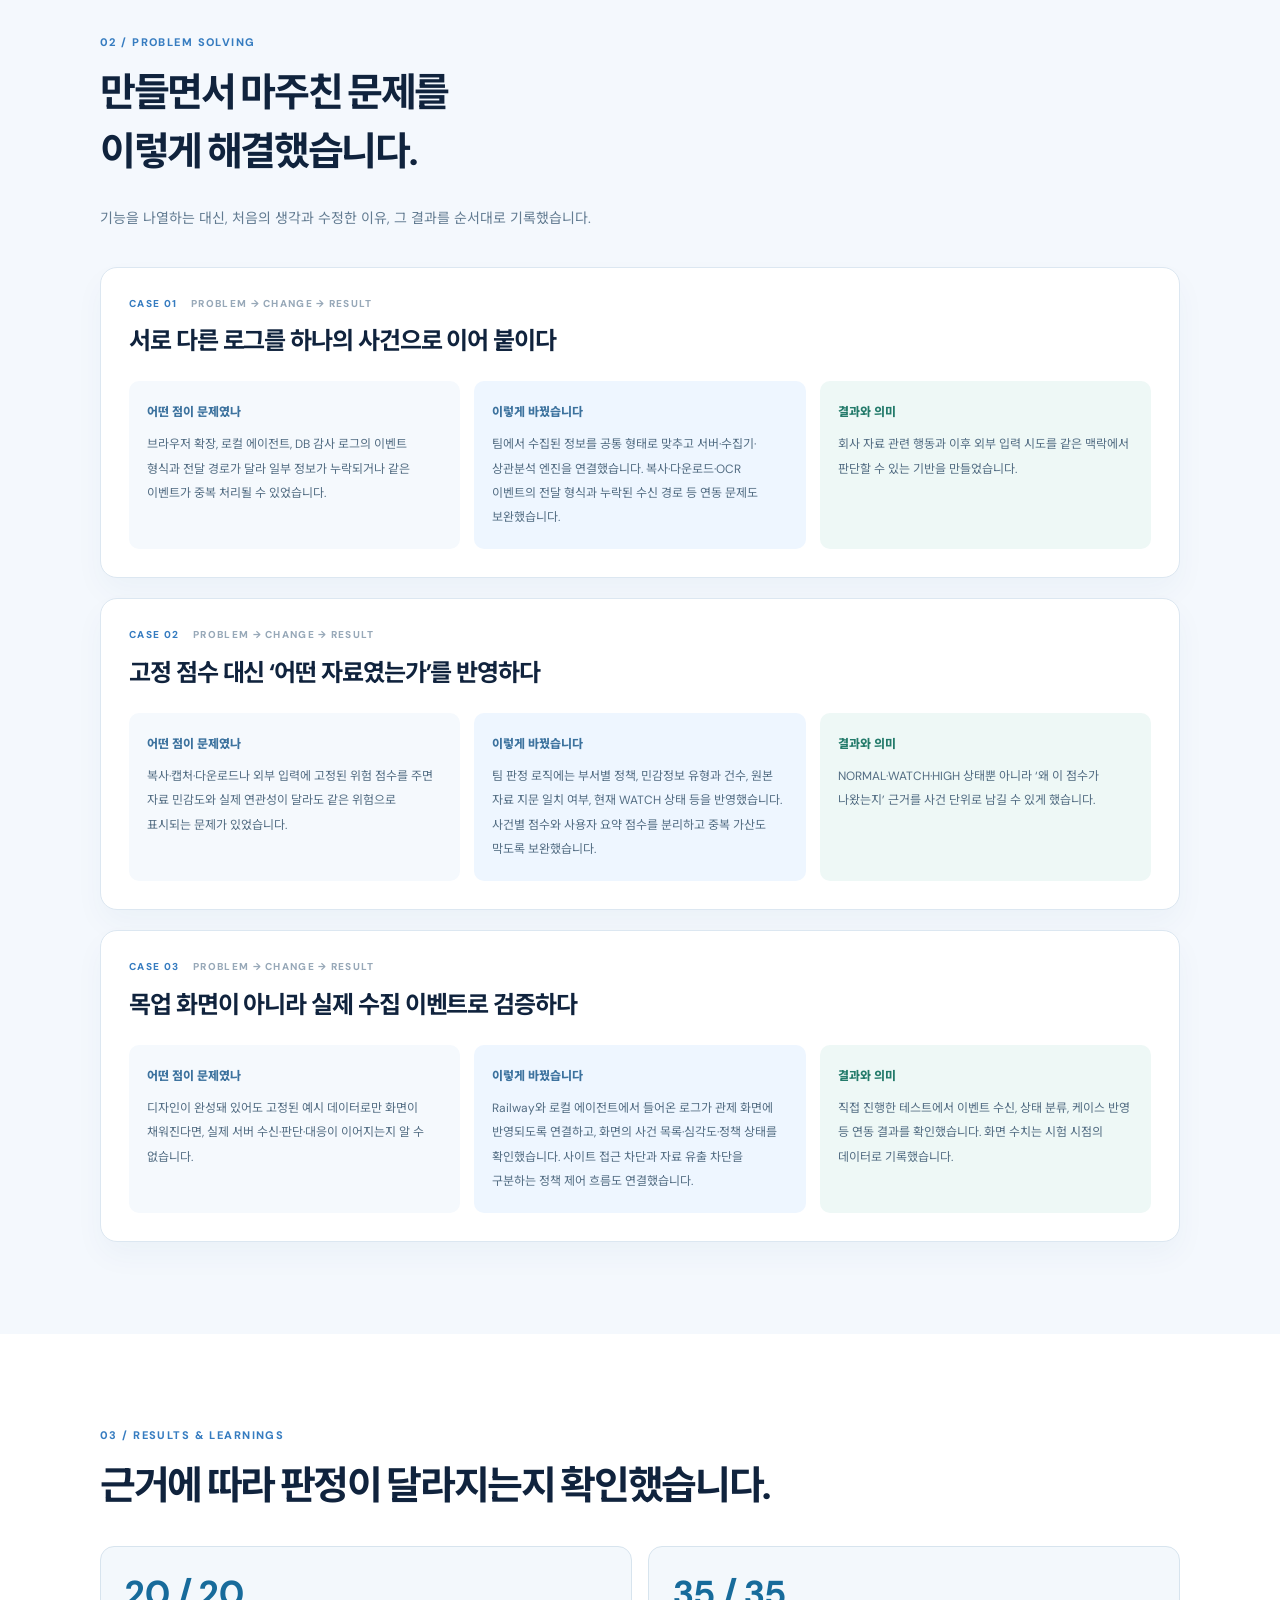
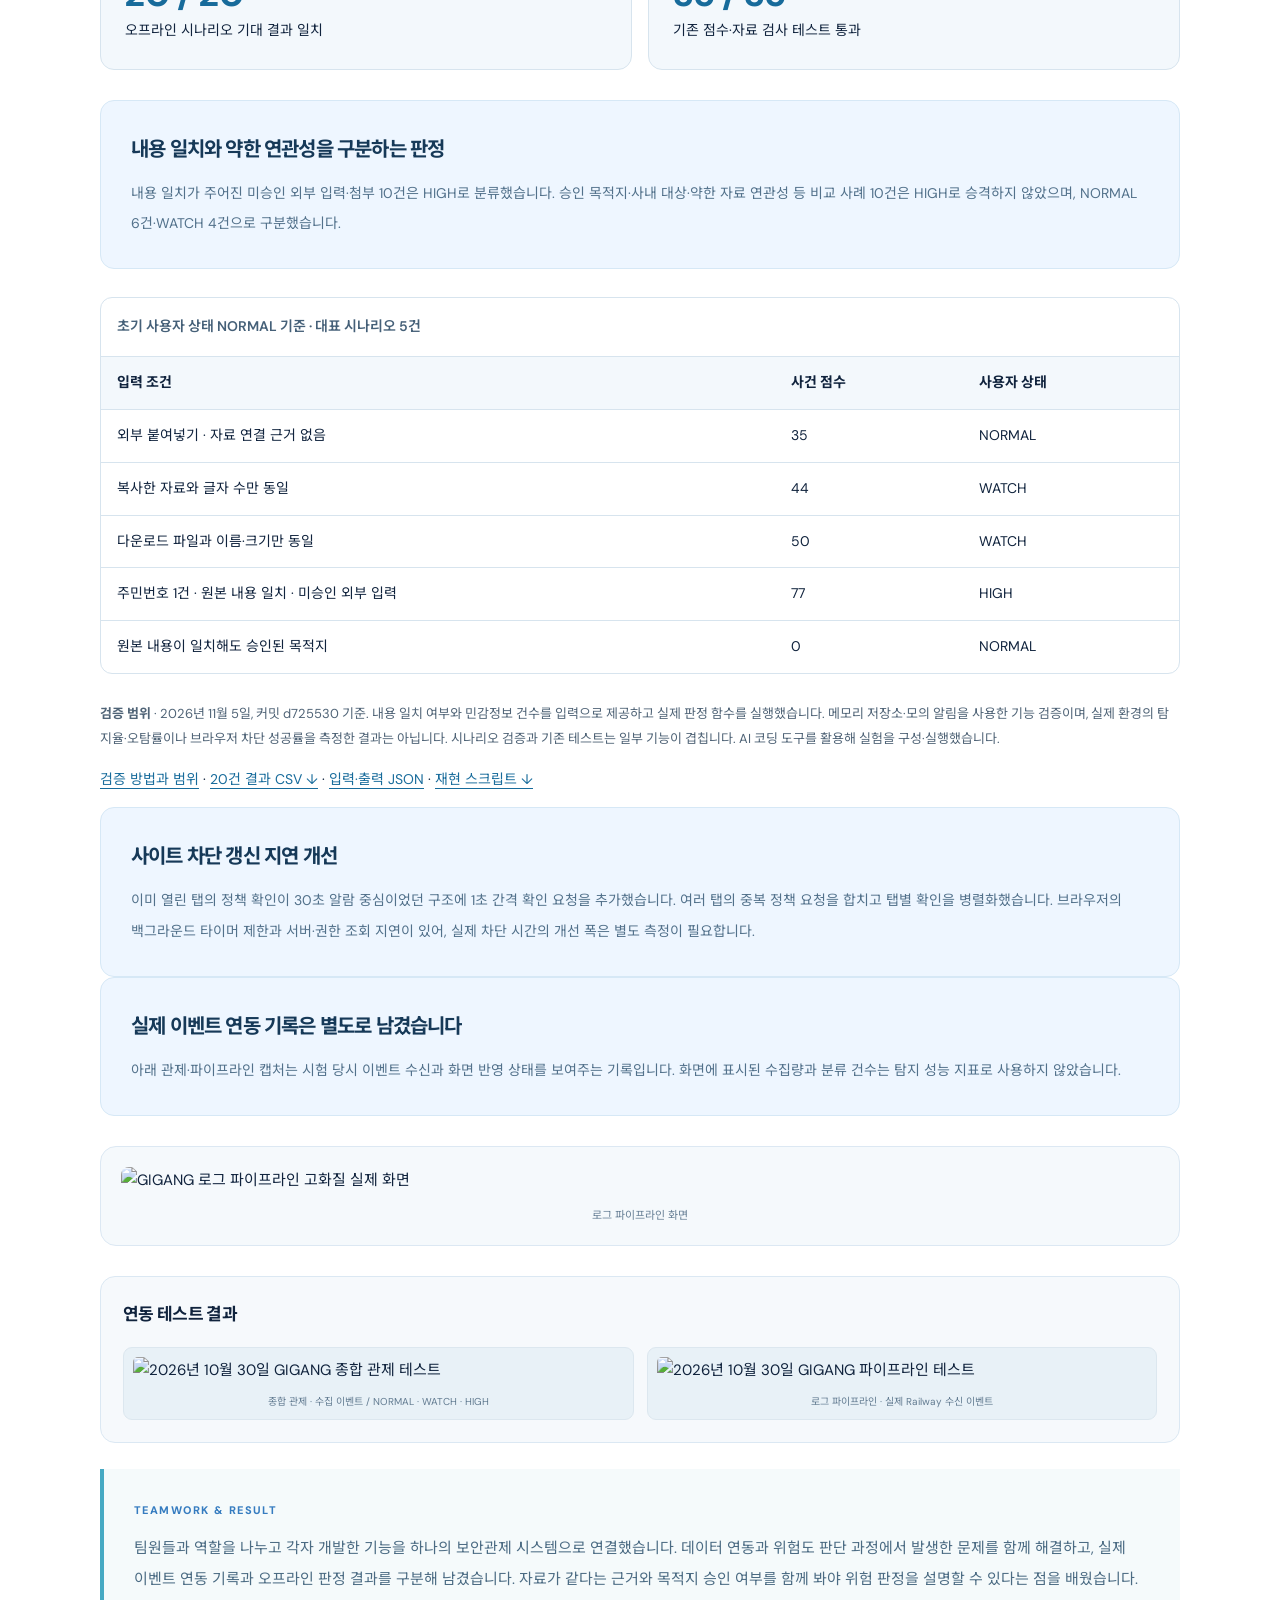
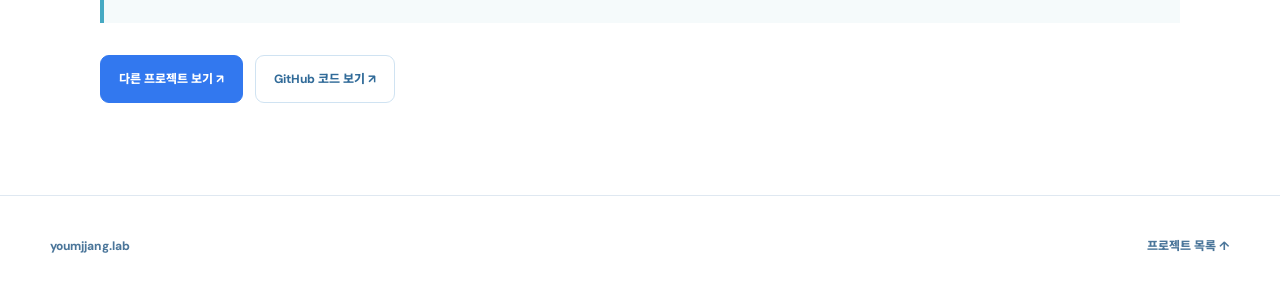
==== commit 7d8b0e7b: "Clarify GIGANG contributions and publish scenario evidence" ====
--- a/gigang.html
+++ b/gigang.html
@@ -4,35 +4,42 @@
 <title>GIGANG | 문제 해결 과정 — youmjjang.lab</title>
 <link rel="preconnect" href="https://fonts.googleapis.com"><link rel="preconnect" href="https://fonts.gstatic.com" crossorigin>
 <link href="https://fonts.googleapis.com/css2?family=DM+Sans:wght@400;500;600;700;800&family=Noto+Sans+KR:wght@400;500;600;700;800&display=swap" rel="stylesheet">
-<link rel="stylesheet" href="./styles.css"><link rel="stylesheet" href="./project-detail.css"></head>
+<link rel="stylesheet" href="./styles.css"><link rel="stylesheet" href="./project-detail.css"><link rel="stylesheet" href="./gigang-evidence.css"></head>
 <body>
 <a class="skip" href="#story-main">본문으로 건너뛰기</a>
 <header class="story-header"><div class="wrap story-header-inner"><a class="brand" href="./index.html"><span class="brand-icon">y<span>.</span></span>youmjjang<span class="brand-light">.lab</span></a><a class="story-back" href="./index.html#projects">← 프로젝트 목록으로</a></div></header>
 <main id="story-main"><section class="story-hero"><div class="wrap">
 <div class="story-eyebrow">TEAM PROJECT · SECURITY ANALYTICS</div><h1>GIGANG<span>.</span></h1>
-<p class="story-subtitle">개별 이벤트를 보는 것을 넘어, 왜 위험한 사건인지 설명할 수 있게 만들었습니다.</p><p class="story-intro">사내 자료 조회, 브라우저 AI 서비스 접근, 붙여넣기와 파일 첨부 시도가 서로 다른 로그로 남으면 위험의 전후 관계를 놓치기 쉽습니다. GIGANG은 이를 하나의 관제 흐름으로 연결한 팀 프로젝트입니다. 팀원들과 이벤트 수집, 서버·단말 연동, 위험도 분석과 대응 기능을 하나의 관제 시스템으로 연결하고 실제 데이터를 이용해 동작을 검증했습니다.</p>
-<div class="story-tags"><span>Python</span><span>Flask · PostgreSQL</span><span>Streamlit · Railway</span><span>Chrome Extension</span><span>Risk Scoring</span><span>Gemini 보조 분석</span></div>
-<figure class="story-hero-figure"><img src="https://raw.githubusercontent.com/youmjjang/youmjjang-lab/main/assets/gigang-overview-hd.png" alt="GIGANG 종합 관제 고화질 실제 화면" loading="eager"><figcaption>종합 관제 화면</figcaption></figure>
+<p class="story-subtitle">개별 이벤트를 보는 것을 넘어, 왜 위험한 사건인지 설명할 수 있게 만들었습니다.</p><p class="story-intro">사내 자료 조회, 브라우저 AI 서비스 접근, 붙여넣기와 파일 첨부 시도가 서로 다른 로그로 남으면 위험의 전후 관계를 놓치기 쉽습니다. GIGANG은 이를 하나의 관제 흐름으로 연결한 팀 프로젝트입니다. 팀에서 이벤트 수집, 서버·단말 연동, 위험도 분석과 정책 대응을 연결했습니다. 실제 이벤트의 관제 반영 기록과, 별도로 구성한 오프라인 판정 시나리오의 결과를 구분해 정리했습니다.</p>
+<div class="story-tags"><span>Python</span><span>Flask · PostgreSQL</span><span>Streamlit · Railway</span><span>JavaScript · Chrome Extension MV3</span><span>SQLite</span><span>Risk Scoring</span><span>Gemini 보조 분석</span></div>
+<div class="gigang-scope"><h2>팀 구현과 개인 기여</h2><p><strong>팀 구현</strong> · 브라우저·단말·DB 이벤트 수집, 중앙 API, 위험도 분석, 관제와 정책 대응.</p><p><strong>개인 기여</strong> · 브라우저 입력·첨부 전 검사와 안내 화면 개선, 사이트 차단 정책 갱신 지연 개선에 참여했습니다. AI 코딩 도구를 활용했으며 변경 내역은 커밋으로 남겼습니다.</p><p class="gigang-links"><a href="https://github.com/dldaudlee36/GIGANG/commit/babd540" target="_blank" rel="noopener">입력·첨부 검사 개선 커밋 ↗</a> · <a href="https://github.com/dldaudlee36/GIGANG/commit/d7255301920c8cfb2bff1a05d46694348b6d1cfc" target="_blank" rel="noopener">차단 갱신 개선 커밋 ↗</a></p></div><figure class="story-hero-figure"><img src="https://raw.githubusercontent.com/youmjjang/youmjjang-lab/main/assets/gigang-overview-hd.png" alt="GIGANG 종합 관제 고화질 실제 화면" loading="eager"><figcaption>종합 관제 화면</figcaption></figure>
 </div></section>
 <section class="story-section"><div class="wrap story-width"><div class="story-label">01 / WHY THIS PROJECT</div>
 <h2>먼저, 무엇이 불편하거나<br>잘못됐는지 생각했습니다.</h2>
 <p class="story-lead">DB 접근, 브라우저, 단말에서 발생한 이벤트를 별도 화면에서 확인하는 방식만으로는 ‘회사 자료가 외부로 이동하려는 과정’을 설명하기 어려웠습니다. 반대로 AI 사이트 접속을 모두 차단하면 정상 업무까지 제한할 위험이 있었습니다.</p>
-<div class="story-flow"><div><small>01</small><b>브라우저·DB·단말 수집</b></div><div><small>02</small><b>정규화·중복 처리</b></div><div><small>03</small><b>자료 연관성·위험 점수</b></div><div><small>04</small><b>관제·알림·정책 대응</b></div></div></div></section>
+<div class="story-flow"><div><small>01</small><b>브라우저·DB·단말 수집</b></div><div><small>02</small><b>정규화·중복 처리</b></div><div><small>03</small><b>자료 연관성·위험 점수</b></div><div><small>04</small><b>관제·위험 분류·정책 대응</b></div></div></div></section>
 <section class="story-section story-section-alt"><div class="wrap story-width"><div class="story-label">02 / PROBLEM SOLVING</div>
 <h2>만들면서 마주친 문제를<br>이렇게 해결했습니다.</h2>
 <p class="story-section-intro">기능을 나열하는 대신, 처음의 생각과 수정한 이유, 그 결과를 순서대로 기록했습니다.</p>
-<div class="story-cases"><article class="story-case"><div class="story-case-number">CASE 01 <span>PROBLEM → CHANGE → RESULT</span></div><h3>서로 다른 로그를 하나의 사건으로 이어 붙이다</h3><div class="story-case-steps"><div><span>어떤 점이 문제였나</span><p>브라우저 확장, 로컬 에이전트, DB 감사 로그의 이벤트 형식과 전달 경로가 달라 일부 정보가 누락되거나 같은 이벤트가 중복 처리될 수 있었습니다.</p></div><div><span>이렇게 바꿨습니다</span><p>수집된 정보를 공통 형태로 맞추고 서버·수집기·상관분석 엔진을 연결했습니다. 복사·다운로드·OCR 이벤트의 전달 형식과 누락된 수신 경로 등 연동 문제도 보완했습니다.</p></div><div><span>결과와 의미</span><p>회사 자료 관련 행동과 이후 외부 입력 시도를 같은 맥락에서 판단할 수 있는 기반을 만들었습니다.</p></div></div></article>
-<article class="story-case"><div class="story-case-number">CASE 02 <span>PROBLEM → CHANGE → RESULT</span></div><h3>고정 점수 대신 ‘어떤 자료였는가’를 반영하다</h3><div class="story-case-steps"><div><span>어떤 점이 문제였나</span><p>복사·캡처·다운로드나 외부 입력에 고정된 위험 점수를 주면 자료 민감도와 실제 연관성이 달라도 같은 위험으로 표시되는 문제가 있었습니다.</p></div><div><span>이렇게 바꿨습니다</span><p>부서별 정책, 민감정보 유형과 건수, 원본 자료 지문 일치 여부, 현재 WATCH 상태 등을 반영한 점수 계산식을 정리했습니다. 사건별 점수와 사용자 요약 점수를 분리하고 중복 가산도 막도록 보완했습니다.</p></div><div><span>결과와 의미</span><p>NORMAL·WATCH·HIGH 상태뿐 아니라 ‘왜 이 점수가 나왔는지’ 근거를 사건 단위로 남길 수 있게 했습니다.</p></div></div></article>
-<article class="story-case"><div class="story-case-number">CASE 03 <span>PROBLEM → CHANGE → RESULT</span></div><h3>목업 화면이 아니라 실제 수집 이벤트로 검증하다</h3><div class="story-case-steps"><div><span>어떤 점이 문제였나</span><p>디자인이 완성돼 있어도 고정된 예시 데이터로만 화면이 채워진다면, 실제 서버 수신·판단·대응이 이어지는지 알 수 없습니다.</p></div><div><span>이렇게 바꿨습니다</span><p>Railway와 로컬 에이전트에서 들어온 로그가 관제 화면에 반영되도록 연결하고, 화면의 사건 목록·심각도·정책 상태를 확인했습니다. HIGH 사건 Slack 알림 및 정책 제어 흐름도 구성했습니다.</p></div><div><span>결과와 의미</span><p>직접 진행한 테스트에서 이벤트 수신, 상태 분류, 케이스 반영 등 연동 결과를 확인했습니다. 화면 수치는 시험 시점의 데이터로 기록했습니다.</p></div></div></article></div></div></section>
+<div class="story-cases"><article class="story-case"><div class="story-case-number">CASE 01 <span>PROBLEM → CHANGE → RESULT</span></div><h3>서로 다른 로그를 하나의 사건으로 이어 붙이다</h3><div class="story-case-steps"><div><span>어떤 점이 문제였나</span><p>브라우저 확장, 로컬 에이전트, DB 감사 로그의 이벤트 형식과 전달 경로가 달라 일부 정보가 누락되거나 같은 이벤트가 중복 처리될 수 있었습니다.</p></div><div><span>이렇게 바꿨습니다</span><p>팀에서 수집된 정보를 공통 형태로 맞추고 서버·수집기·상관분석 엔진을 연결했습니다. 복사·다운로드·OCR 이벤트의 전달 형식과 누락된 수신 경로 등 연동 문제도 보완했습니다.</p></div><div><span>결과와 의미</span><p>회사 자료 관련 행동과 이후 외부 입력 시도를 같은 맥락에서 판단할 수 있는 기반을 만들었습니다.</p></div></div></article>
+<article class="story-case"><div class="story-case-number">CASE 02 <span>PROBLEM → CHANGE → RESULT</span></div><h3>고정 점수 대신 ‘어떤 자료였는가’를 반영하다</h3><div class="story-case-steps"><div><span>어떤 점이 문제였나</span><p>복사·캡처·다운로드나 외부 입력에 고정된 위험 점수를 주면 자료 민감도와 실제 연관성이 달라도 같은 위험으로 표시되는 문제가 있었습니다.</p></div><div><span>이렇게 바꿨습니다</span><p>팀 판정 로직에는 부서별 정책, 민감정보 유형과 건수, 원본 자료 지문 일치 여부, 현재 WATCH 상태 등을 반영했습니다. 사건별 점수와 사용자 요약 점수를 분리하고 중복 가산도 막도록 보완했습니다.</p></div><div><span>결과와 의미</span><p>NORMAL·WATCH·HIGH 상태뿐 아니라 ‘왜 이 점수가 나왔는지’ 근거를 사건 단위로 남길 수 있게 했습니다.</p></div></div></article>
+<article class="story-case"><div class="story-case-number">CASE 03 <span>PROBLEM → CHANGE → RESULT</span></div><h3>목업 화면이 아니라 실제 수집 이벤트로 검증하다</h3><div class="story-case-steps"><div><span>어떤 점이 문제였나</span><p>디자인이 완성돼 있어도 고정된 예시 데이터로만 화면이 채워진다면, 실제 서버 수신·판단·대응이 이어지는지 알 수 없습니다.</p></div><div><span>이렇게 바꿨습니다</span><p>Railway와 로컬 에이전트에서 들어온 로그가 관제 화면에 반영되도록 연결하고, 화면의 사건 목록·심각도·정책 상태를 확인했습니다. 사이트 접근 차단과 자료 유출 차단을 구분하는 정책 제어 흐름도 연결했습니다.</p></div><div><span>결과와 의미</span><p>직접 진행한 테스트에서 이벤트 수신, 상태 분류, 케이스 반영 등 연동 결과를 확인했습니다. 화면 수치는 시험 시점의 데이터로 기록했습니다.</p></div></div></article></div></div></section>
 <section class="story-section"><div class="wrap story-width"><div class="story-label">03 / RESULTS & LEARNINGS</div>
-<h2>검증하고, 남긴 결과</h2><div class="story-result"><h3>테스트에서 확인한 수치를 구분해 남겼습니다</h3><p>올려주신 최신 종합 관제 캡처에는 수집 이벤트 100건, 상관분석 인시던트 67건, HIGH 16건, WATCH 27건, 정상 33건이 표시됩니다. 이는 테스트 당시 화면 상태를 보여주는 값이며 실제 기업의 공격 발생량이나 탐지 성능을 뜻하지 않습니다.</p></div>
+<h2>근거에 따라 판정이 달라지는지 확인했습니다.</h2>
+<div class="gigang-metrics"><div><strong>20 / 20</strong><span>오프라인 시나리오 기대 결과 일치</span></div><div><strong>35 / 35</strong><span>기존 점수·자료 검사 테스트 통과</span></div></div>
+<div class="story-result"><h3>내용 일치와 약한 연관성을 구분하는 판정</h3><p>내용 일치가 주어진 미승인 외부 입력·첨부 10건은 HIGH로 분류했습니다. 승인 목적지·사내 대상·약한 자료 연관성 등 비교 사례 10건은 HIGH로 승격하지 않았으며, NORMAL 6건·WATCH 4건으로 구분했습니다.</p></div>
+<div class="gigang-table-wrap" role="region" aria-label="위험도 판정 결과" tabindex="0"><table class="gigang-table"><caption>초기 사용자 상태 NORMAL 기준 · 대표 시나리오 5건</caption><thead><tr><th scope="col">입력 조건</th><th scope="col">사건 점수</th><th scope="col">사용자 상태</th></tr></thead><tbody><tr><td>외부 붙여넣기 · 자료 연결 근거 없음</td><td>35</td><td>NORMAL</td></tr><tr><td>복사한 자료와 글자 수만 동일</td><td>44</td><td>WATCH</td></tr><tr><td>다운로드 파일과 이름·크기만 동일</td><td>50</td><td>WATCH</td></tr><tr><td>주민번호 1건 · 원본 내용 일치 · 미승인 외부 입력</td><td>77</td><td>HIGH</td></tr><tr><td>원본 내용이 일치해도 승인된 목적지</td><td>0</td><td>NORMAL</td></tr></tbody></table></div>
+<p class="gigang-note"><strong>검증 범위</strong> · 2026년 11월 5일, 커밋 d725530 기준. 내용 일치 여부와 민감정보 건수를 입력으로 제공하고 실제 판정 함수를 실행했습니다. 메모리 저장소·모의 알림을 사용한 기능 검증이며, 실제 환경의 탐지율·오탐률이나 브라우저 차단 성공률을 측정한 결과는 아닙니다. 시나리오 검증과 기존 테스트는 일부 기능이 겹칩니다. AI 코딩 도구를 활용해 실험을 구성·실행했습니다.</p>
+<p class="gigang-links"><a href="./evidence/gigang/README.md">검증 방법과 범위</a> · <a href="./evidence/gigang/scenario_results.csv" download>20건 결과 CSV ↓</a> · <a href="./evidence/gigang/scenario_results.json">입력·출력 JSON</a> · <a href="./evidence/gigang/gigang_portfolio_measure.py" download>재현 스크립트 ↓</a></p>
+<div class="story-result"><h3>사이트 차단 갱신 지연 개선</h3><p>이미 열린 탭의 정책 확인이 30초 알람 중심이었던 구조에 1초 간격 확인 요청을 추가했습니다. 여러 탭의 중복 정책 요청을 합치고 탭별 확인을 병렬화했습니다. 브라우저의 백그라운드 타이머 제한과 서버·권한 조회 지연이 있어, 실제 차단 시간의 개선 폭은 별도 측정이 필요합니다.</p></div>
+<div class="story-result"><h3>실제 이벤트 연동 기록은 별도로 남겼습니다</h3><p>아래 관제·파이프라인 캡처는 시험 당시 이벤트 수신과 화면 반영 상태를 보여주는 기록입니다. 화면에 표시된 수집량과 분류 건수는 탐지 성능 지표로 사용하지 않았습니다.</p></div>
 <figure class="story-secondary"><img src="https://raw.githubusercontent.com/youmjjang/youmjjang-lab/main/assets/gigang-pipeline-hd.png" loading="lazy" alt="GIGANG 로그 파이프라인 고화질 실제 화면"><figcaption>로그 파이프라인 화면</figcaption></figure>
 <div class="test-photos"><h3>연동 테스트 결과</h3>
 
 <div class="test-photos-grid">
 <figure><img src="https://raw.githubusercontent.com/youmjjang/youmjjang-lab/main/assets/gigang-overview-test-hd.webp" loading="lazy" alt="2026년 10월 30일 GIGANG 종합 관제 테스트"><figcaption>종합 관제 · 수집 이벤트 / NORMAL · WATCH · HIGH</figcaption></figure>
 <figure><img src="https://raw.githubusercontent.com/youmjjang/youmjjang-lab/main/assets/gigang-pipeline-test-hd.webp" loading="lazy" alt="2026년 10월 30일 GIGANG 파이프라인 테스트"><figcaption>로그 파이프라인 · 실제 Railway 수신 이벤트</figcaption></figure>
-</div></div><div class="story-reflection"><span>TEAMWORK & RESULT</span><p>팀원들과 역할을 나누고 각자 개발한 기능을 하나의 보안관제 시스템으로 연결했습니다. 데이터 연동과 위험도 판단 과정에서 발생한 문제를 함께 해결하고, 실제 이벤트를 활용한 테스트까지 마무리하며 프로젝트의 완성도를 높였습니다.</p></div>
+</div></div><div class="story-reflection"><span>TEAMWORK & RESULT</span><p>팀원들과 역할을 나누고 각자 개발한 기능을 하나의 보안관제 시스템으로 연결했습니다. 데이터 연동과 위험도 판단 과정에서 발생한 문제를 함께 해결하고, 실제 이벤트 연동 기록과 오프라인 판정 결과를 구분해 남겼습니다. 자료가 같다는 근거와 목적지 승인 여부를 함께 봐야 위험 판정을 설명할 수 있다는 점을 배웠습니다.</p></div>
 <div class="story-cta"><a class="story-button story-button-primary" href="./index.html#projects">다른 프로젝트 보기 ↗</a><a class="story-button" href="https://github.com/dldaudlee36/GIGANG" target="_blank" rel="noopener noreferrer">GitHub 코드 보기 ↗</a></div>
 </div></section>
 </main><footer class="story-footer"><div class="wrap"><a href="./index.html">youmjjang.lab</a><a href="./index.html#projects">프로젝트 목록 ↑</a></div></footer>
--- a/project-detail.css
+++ b/project-detail.css
@@ -71,5 +71,37 @@
 .test-photos img{display:block;width:100%;height:auto;max-width:520px;margin:auto;border-radius:5px;image-rendering:auto}
 .test-photos figcaption{font-size:10px;text-align:center;color:#627b91;margin-top:8px;line-height:1.7}
 @media(max-width:740px){.test-photos-grid{grid-template-columns:1fr}.test-photos{padding:14px}}
-
-
+/* 쉬엄쉬엄: 프로젝트 목록의 2장짜리 크롭 썸네일을 그대로 재사용 */
+.rest-project-preview{
+  width:min(100%,500px);
+  max-width:500px;
+  margin:28px auto 0;
+}
+.rest-project-preview .lunch-cover{
+  width:100%;
+  height:280px;
+  min-height:280px;
+  padding:18px 20px;
+  border:1px solid #d6e6ee;
+  border-radius:12px;
+}
+.rest-project-preview .lunch-shots{
+  width:min(100%,460px);
+  height:238px;
+}
+.rest-project-preview-caption{
+  margin:10px 0 0;
+  font-size:11px;
+  line-height:1.7;
+  color:#6d8396;
+  text-align:center;
+}
+@media(max-width:600px){
+  .rest-project-preview{width:min(100%,470px);margin-top:22px}
+  .rest-project-preview .lunch-cover{
+    height:242px;
+    min-height:242px;
+    padding:12px;
+  }
+  .rest-project-preview .lunch-shots{height:216px}
+}
--- a/gigang-evidence.css
+++ b/gigang-evidence.css
@@ -0,0 +1 @@
+.gigang-scope{margin:28px 0;padding:24px;border:1px solid #d7e4ee;background:#f3f8fc;border-radius:16px}.gigang-scope h2{font-size:19px;margin:0 0 14px}.gigang-scope p{font-size:14px;line-height:1.85;margin:8px 0}.gigang-links{font-size:14px;line-height:2}.gigang-links a{color:#176b9b;text-decoration:underline;text-underline-offset:4px}.gigang-metrics{display:grid;grid-template-columns:1fr 1fr;gap:16px;margin:30px 0}.gigang-metrics>div{border:1px solid #d7e4ee;background:#f3f8fc;padding:24px;border-radius:14px}.gigang-metrics strong{display:block;font-size:36px;color:#176b9b;line-height:1.3}.gigang-metrics span{font-size:14px}.gigang-table-wrap{overflow-x:auto;margin:28px 0;border:1px solid #d7e4ee;border-radius:12px}.gigang-table{width:100%;border-collapse:collapse;font-size:14px;min-width:480px}.gigang-table caption{text-align:left;padding:16px;font-weight:600;color:#456078}.gigang-table th,.gigang-table td{text-align:left;padding:14px 16px;border-top:1px solid #d7e4ee;line-height:1.7}.gigang-table th{background:#f3f8fc}.gigang-note{font-size:13px!important;line-height:1.9!important;color:#506477}@media(max-width:600px){.gigang-metrics{grid-template-columns:1fr}.gigang-scope{padding:18px}.gigang-metrics strong{font-size:30px}}
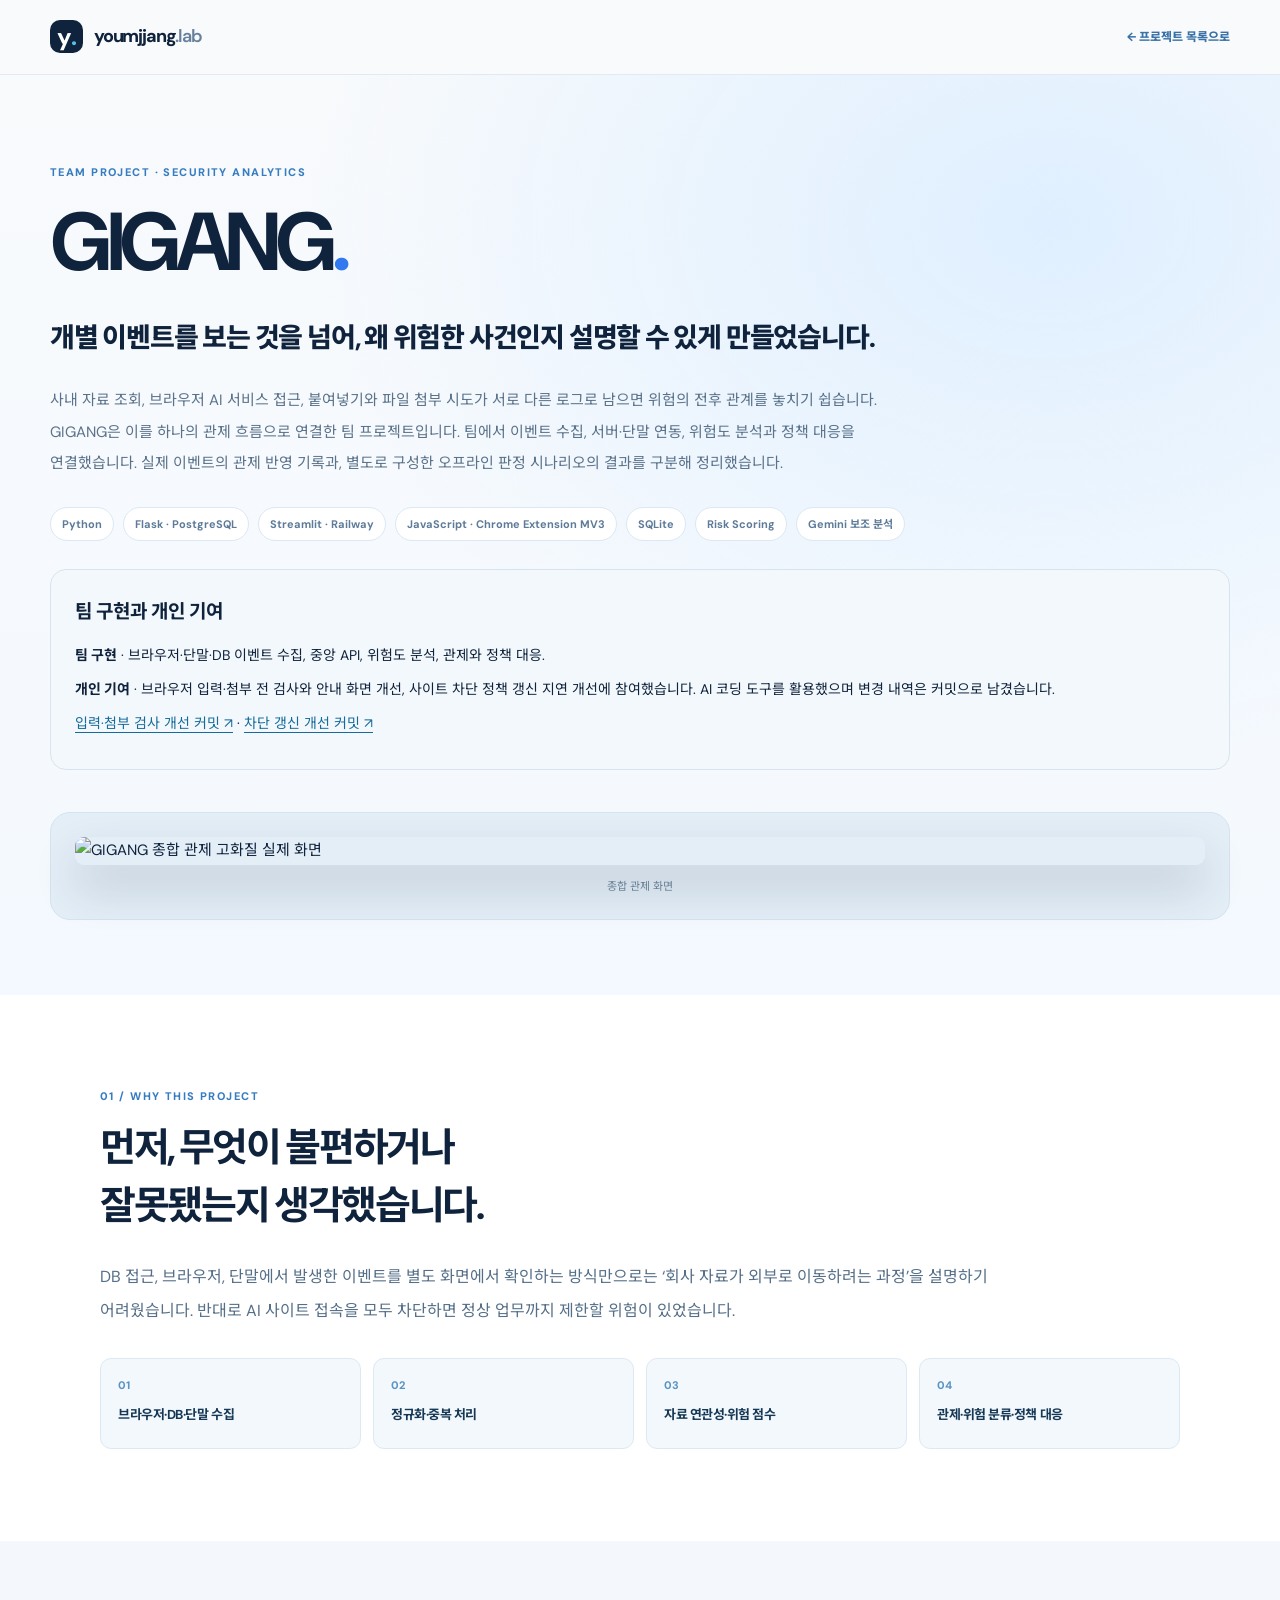
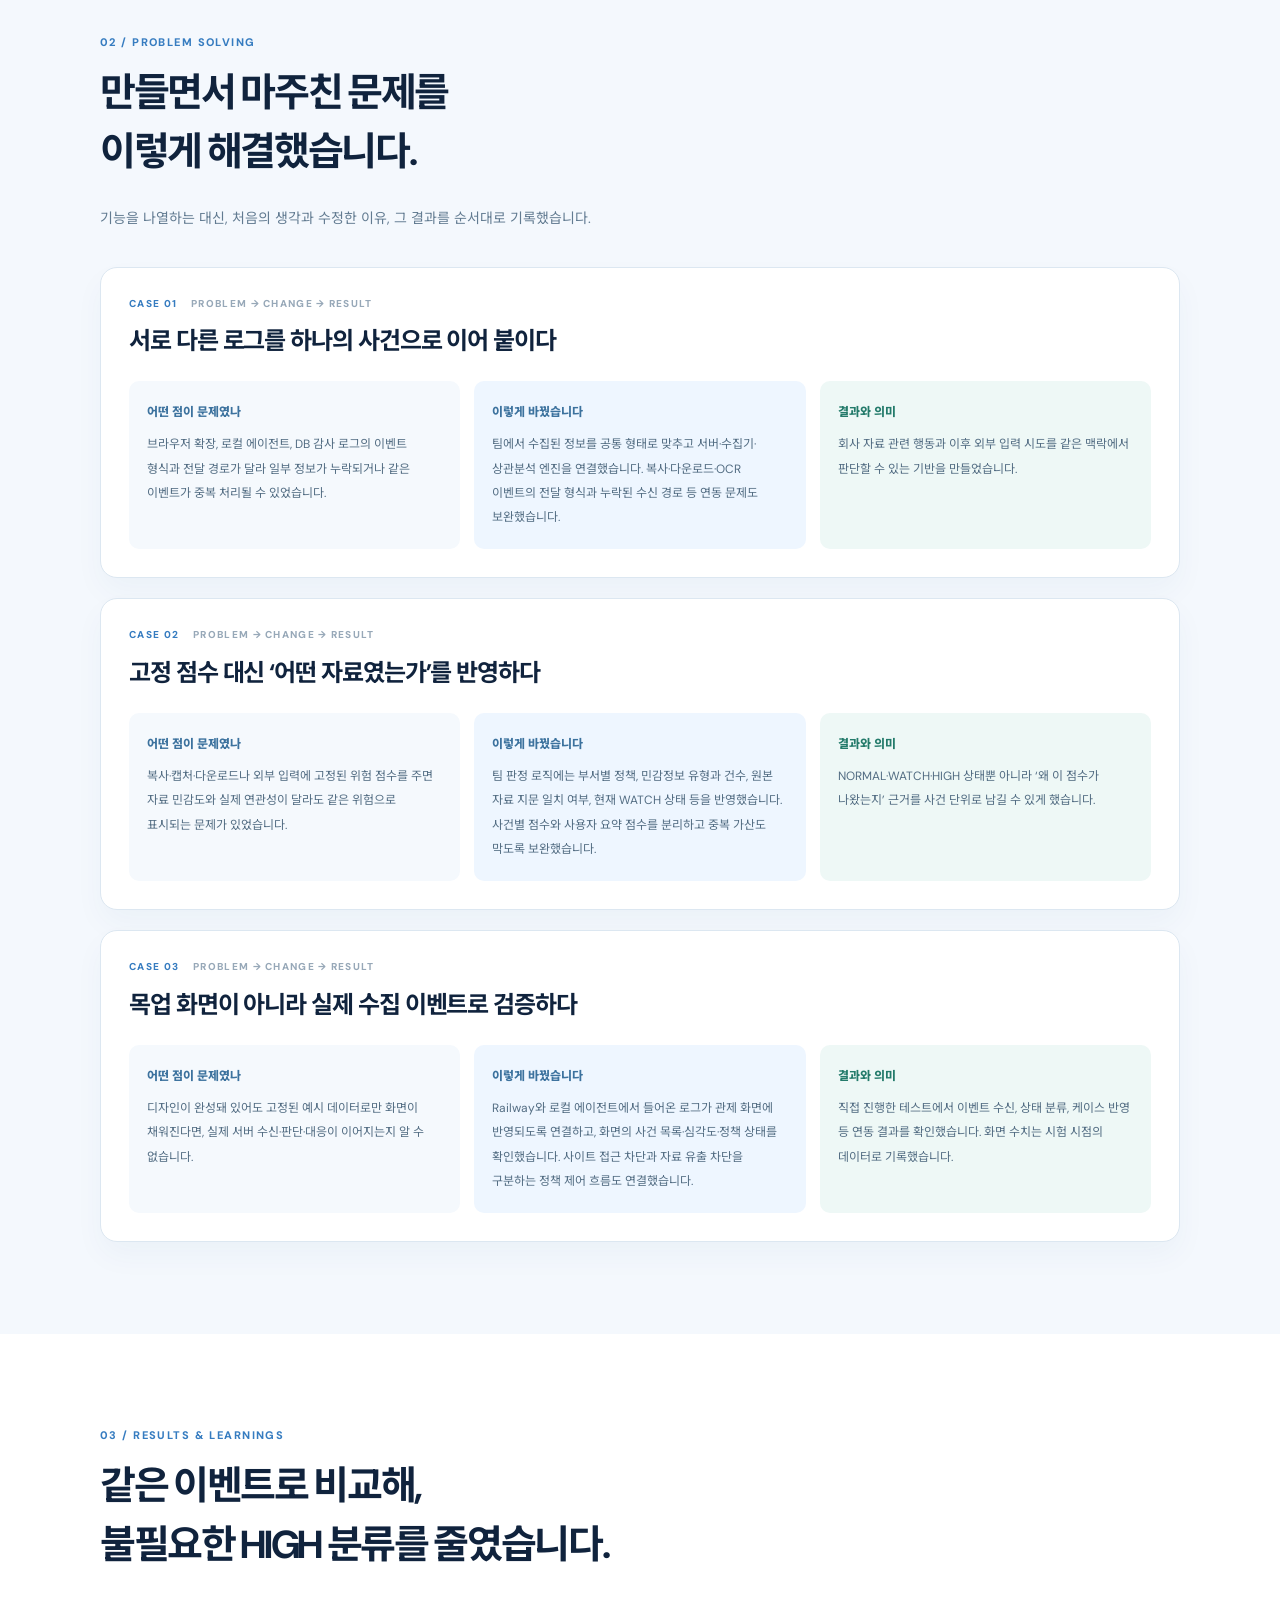
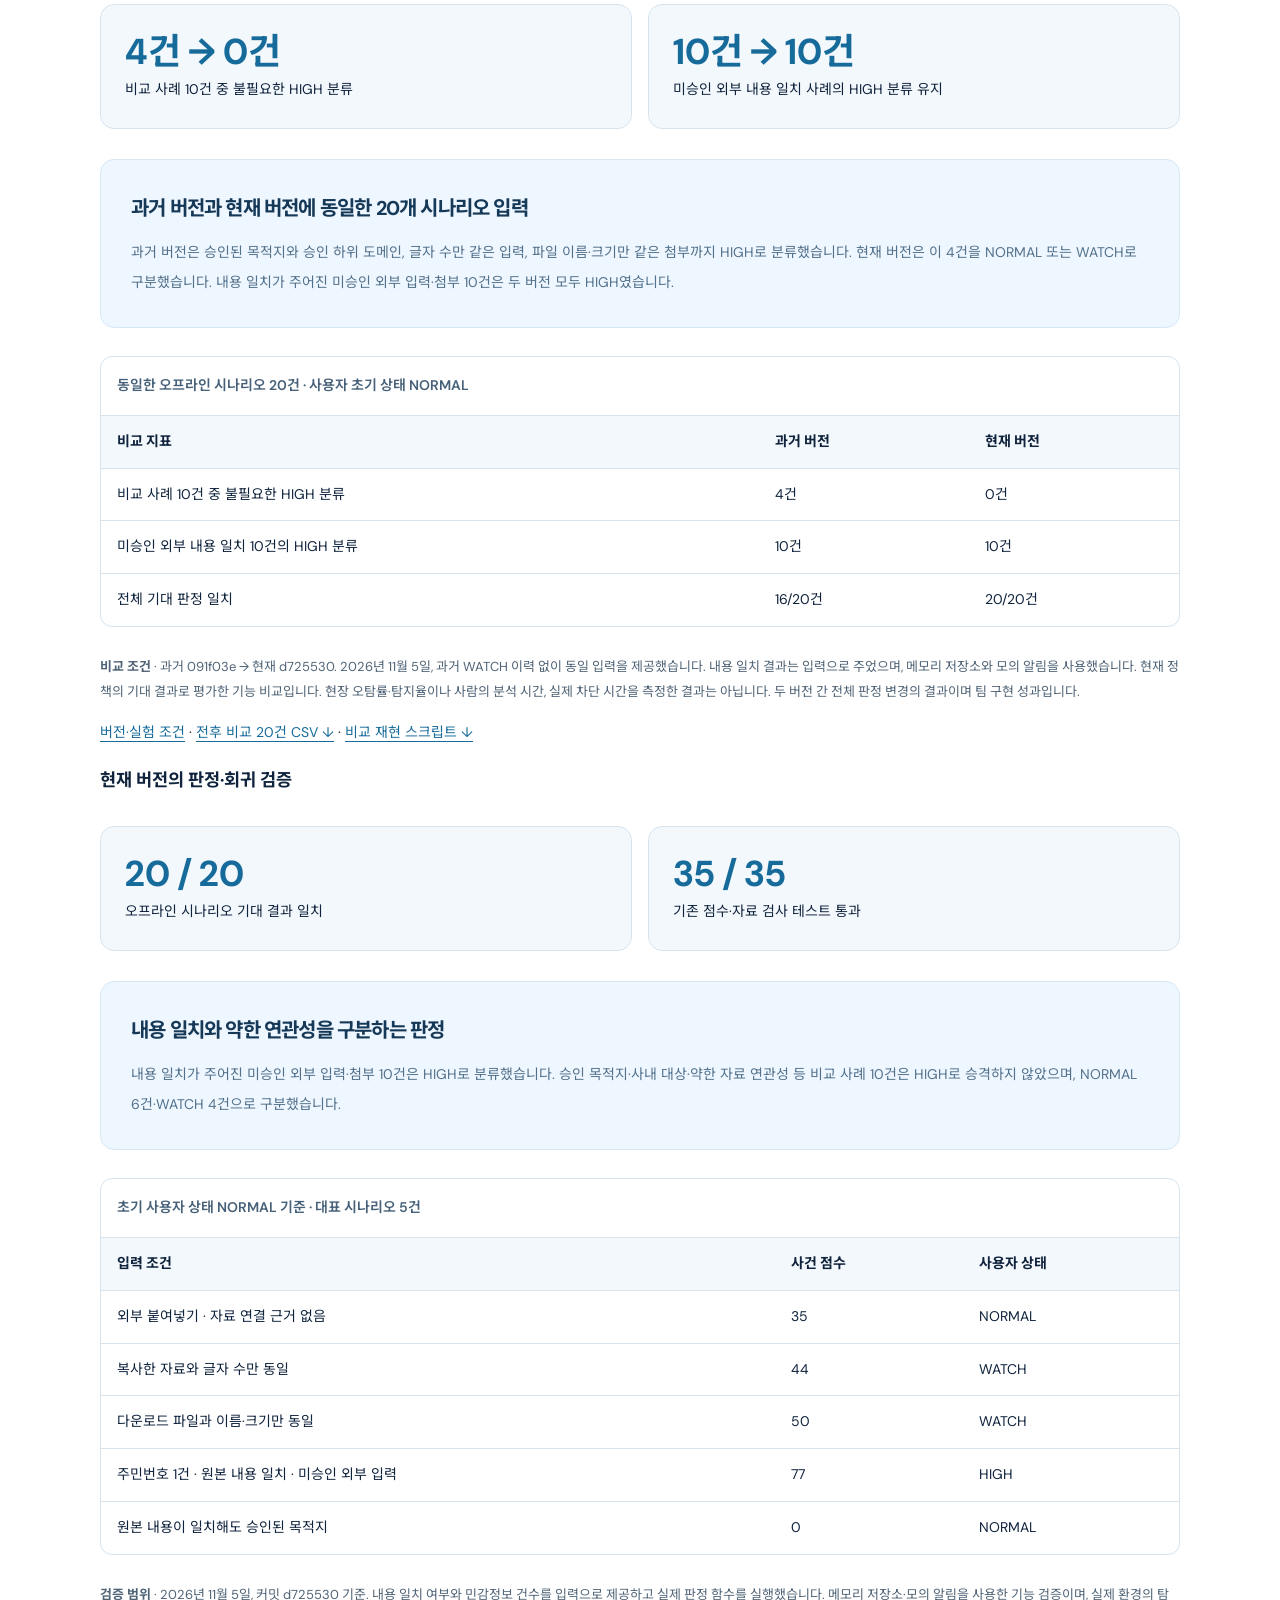
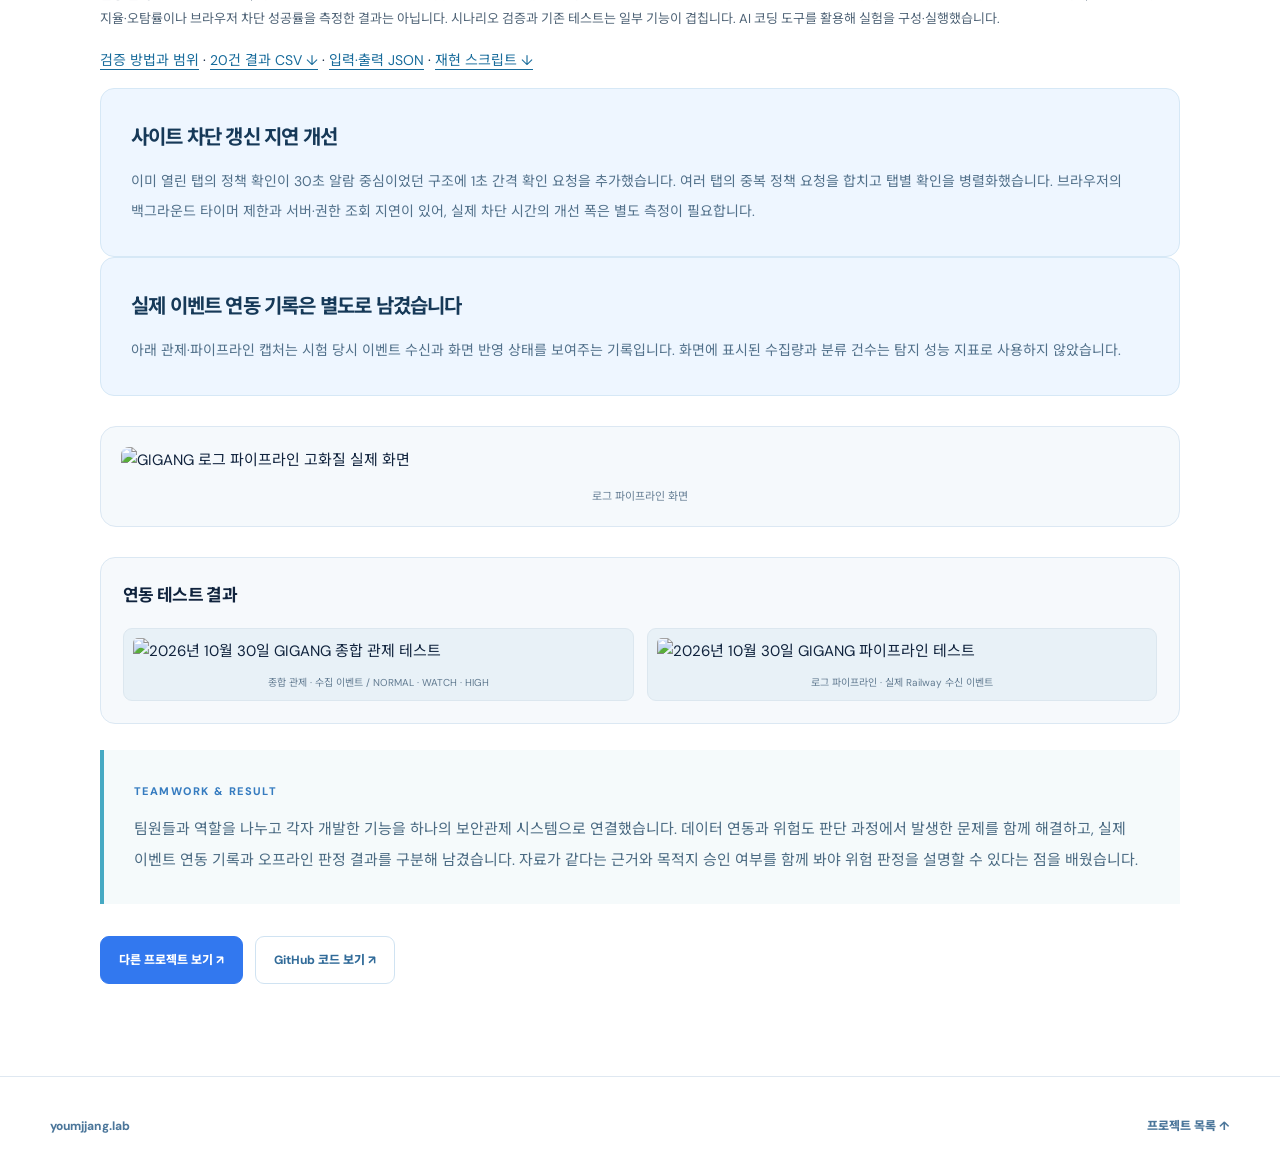
==== commit 48fbe684: "Show measured before-after GIGANG classification results" ====
--- a/gigang.html
+++ b/gigang.html
@@ -25,7 +25,13 @@
 <article class="story-case"><div class="story-case-number">CASE 02 <span>PROBLEM → CHANGE → RESULT</span></div><h3>고정 점수 대신 ‘어떤 자료였는가’를 반영하다</h3><div class="story-case-steps"><div><span>어떤 점이 문제였나</span><p>복사·캡처·다운로드나 외부 입력에 고정된 위험 점수를 주면 자료 민감도와 실제 연관성이 달라도 같은 위험으로 표시되는 문제가 있었습니다.</p></div><div><span>이렇게 바꿨습니다</span><p>팀 판정 로직에는 부서별 정책, 민감정보 유형과 건수, 원본 자료 지문 일치 여부, 현재 WATCH 상태 등을 반영했습니다. 사건별 점수와 사용자 요약 점수를 분리하고 중복 가산도 막도록 보완했습니다.</p></div><div><span>결과와 의미</span><p>NORMAL·WATCH·HIGH 상태뿐 아니라 ‘왜 이 점수가 나왔는지’ 근거를 사건 단위로 남길 수 있게 했습니다.</p></div></div></article>
 <article class="story-case"><div class="story-case-number">CASE 03 <span>PROBLEM → CHANGE → RESULT</span></div><h3>목업 화면이 아니라 실제 수집 이벤트로 검증하다</h3><div class="story-case-steps"><div><span>어떤 점이 문제였나</span><p>디자인이 완성돼 있어도 고정된 예시 데이터로만 화면이 채워진다면, 실제 서버 수신·판단·대응이 이어지는지 알 수 없습니다.</p></div><div><span>이렇게 바꿨습니다</span><p>Railway와 로컬 에이전트에서 들어온 로그가 관제 화면에 반영되도록 연결하고, 화면의 사건 목록·심각도·정책 상태를 확인했습니다. 사이트 접근 차단과 자료 유출 차단을 구분하는 정책 제어 흐름도 연결했습니다.</p></div><div><span>결과와 의미</span><p>직접 진행한 테스트에서 이벤트 수신, 상태 분류, 케이스 반영 등 연동 결과를 확인했습니다. 화면 수치는 시험 시점의 데이터로 기록했습니다.</p></div></div></article></div></div></section>
 <section class="story-section"><div class="wrap story-width"><div class="story-label">03 / RESULTS & LEARNINGS</div>
-<h2>근거에 따라 판정이 달라지는지 확인했습니다.</h2>
+<h2>같은 이벤트로 비교해,<br>불필요한 HIGH 분류를 줄였습니다.</h2>
+<div class="gigang-metrics"><div><strong>4건 → 0건</strong><span>비교 사례 10건 중 불필요한 HIGH 분류</span></div><div><strong>10건 → 10건</strong><span>미승인 외부 내용 일치 사례의 HIGH 분류 유지</span></div></div>
+<div class="story-result"><h3>과거 버전과 현재 버전에 동일한 20개 시나리오 입력</h3><p>과거 버전은 승인된 목적지와 승인 하위 도메인, 글자 수만 같은 입력, 파일 이름·크기만 같은 첨부까지 HIGH로 분류했습니다. 현재 버전은 이 4건을 NORMAL 또는 WATCH로 구분했습니다. 내용 일치가 주어진 미승인 외부 입력·첨부 10건은 두 버전 모두 HIGH였습니다.</p></div>
+<div class="gigang-table-wrap" role="region" aria-label="과거 현재 판정 비교" tabindex="0"><table class="gigang-table"><caption>동일한 오프라인 시나리오 20건 · 사용자 초기 상태 NORMAL</caption><thead><tr><th scope="col">비교 지표</th><th scope="col">과거 버전</th><th scope="col">현재 버전</th></tr></thead><tbody><tr><td>비교 사례 10건 중 불필요한 HIGH 분류</td><td>4건</td><td>0건</td></tr><tr><td>미승인 외부 내용 일치 10건의 HIGH 분류</td><td>10건</td><td>10건</td></tr><tr><td>전체 기대 판정 일치</td><td>16/20건</td><td>20/20건</td></tr></tbody></table></div>
+<p class="gigang-note"><strong>비교 조건</strong> · 과거 091f03e → 현재 d725530. 2026년 11월 5일, 과거 WATCH 이력 없이 동일 입력을 제공했습니다. 내용 일치 결과는 입력으로 주었으며, 메모리 저장소와 모의 알림을 사용했습니다. 현재 정책의 기대 결과로 평가한 기능 비교입니다. 현장 오탐률·탐지율이나 사람의 분석 시간, 실제 차단 시간을 측정한 결과는 아닙니다. 두 버전 간 전체 판정 변경의 결과이며 팀 구현 성과입니다.</p>
+<p class="gigang-links"><a href="./evidence/gigang/comparison/README.md">버전·실험 조건</a> · <a href="./evidence/gigang/comparison/comparison.csv" download>전후 비교 20건 CSV ↓</a> · <a href="./evidence/gigang/comparison/gigang_before_after_worker.py" download>비교 재현 스크립트 ↓</a></p>
+<h3>현재 버전의 판정·회귀 검증</h3>
 <div class="gigang-metrics"><div><strong>20 / 20</strong><span>오프라인 시나리오 기대 결과 일치</span></div><div><strong>35 / 35</strong><span>기존 점수·자료 검사 테스트 통과</span></div></div>
 <div class="story-result"><h3>내용 일치와 약한 연관성을 구분하는 판정</h3><p>내용 일치가 주어진 미승인 외부 입력·첨부 10건은 HIGH로 분류했습니다. 승인 목적지·사내 대상·약한 자료 연관성 등 비교 사례 10건은 HIGH로 승격하지 않았으며, NORMAL 6건·WATCH 4건으로 구분했습니다.</p></div>
 <div class="gigang-table-wrap" role="region" aria-label="위험도 판정 결과" tabindex="0"><table class="gigang-table"><caption>초기 사용자 상태 NORMAL 기준 · 대표 시나리오 5건</caption><thead><tr><th scope="col">입력 조건</th><th scope="col">사건 점수</th><th scope="col">사용자 상태</th></tr></thead><tbody><tr><td>외부 붙여넣기 · 자료 연결 근거 없음</td><td>35</td><td>NORMAL</td></tr><tr><td>복사한 자료와 글자 수만 동일</td><td>44</td><td>WATCH</td></tr><tr><td>다운로드 파일과 이름·크기만 동일</td><td>50</td><td>WATCH</td></tr><tr><td>주민번호 1건 · 원본 내용 일치 · 미승인 외부 입력</td><td>77</td><td>HIGH</td></tr><tr><td>원본 내용이 일치해도 승인된 목적지</td><td>0</td><td>NORMAL</td></tr></tbody></table></div>
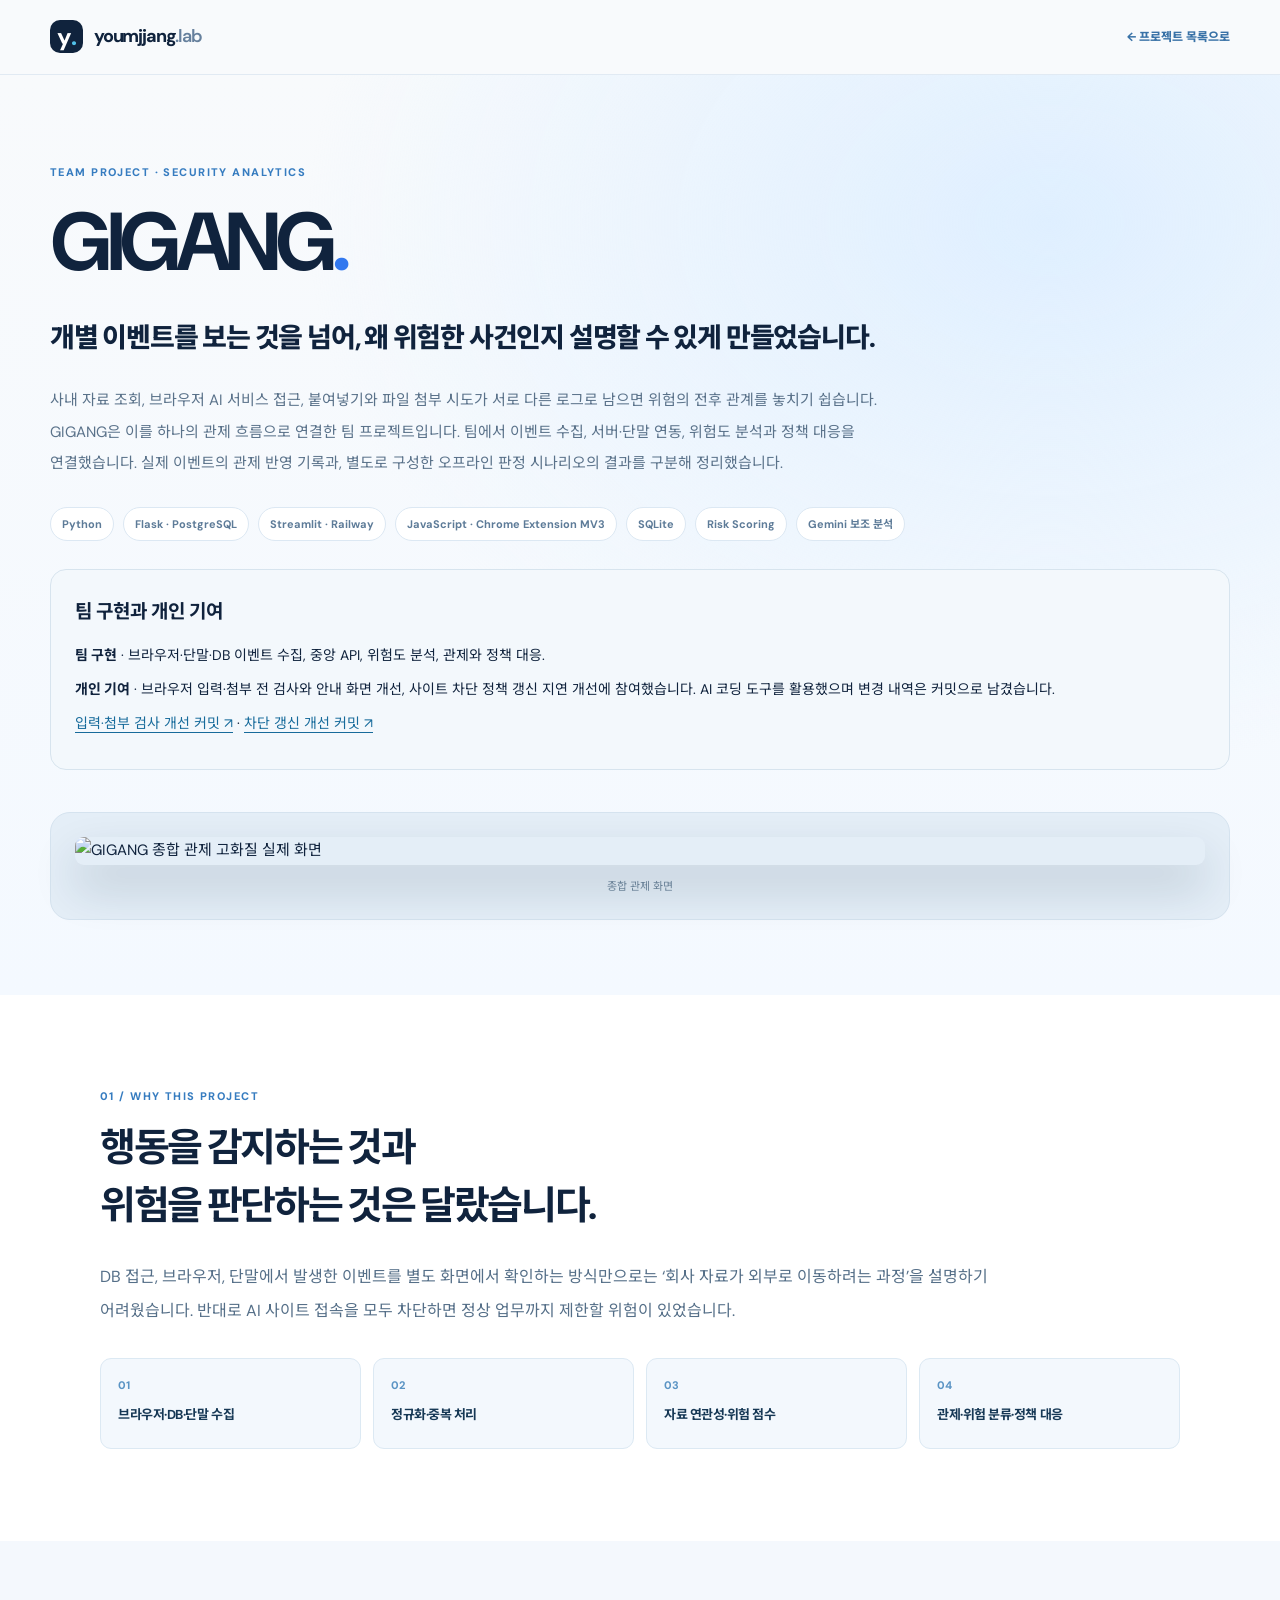
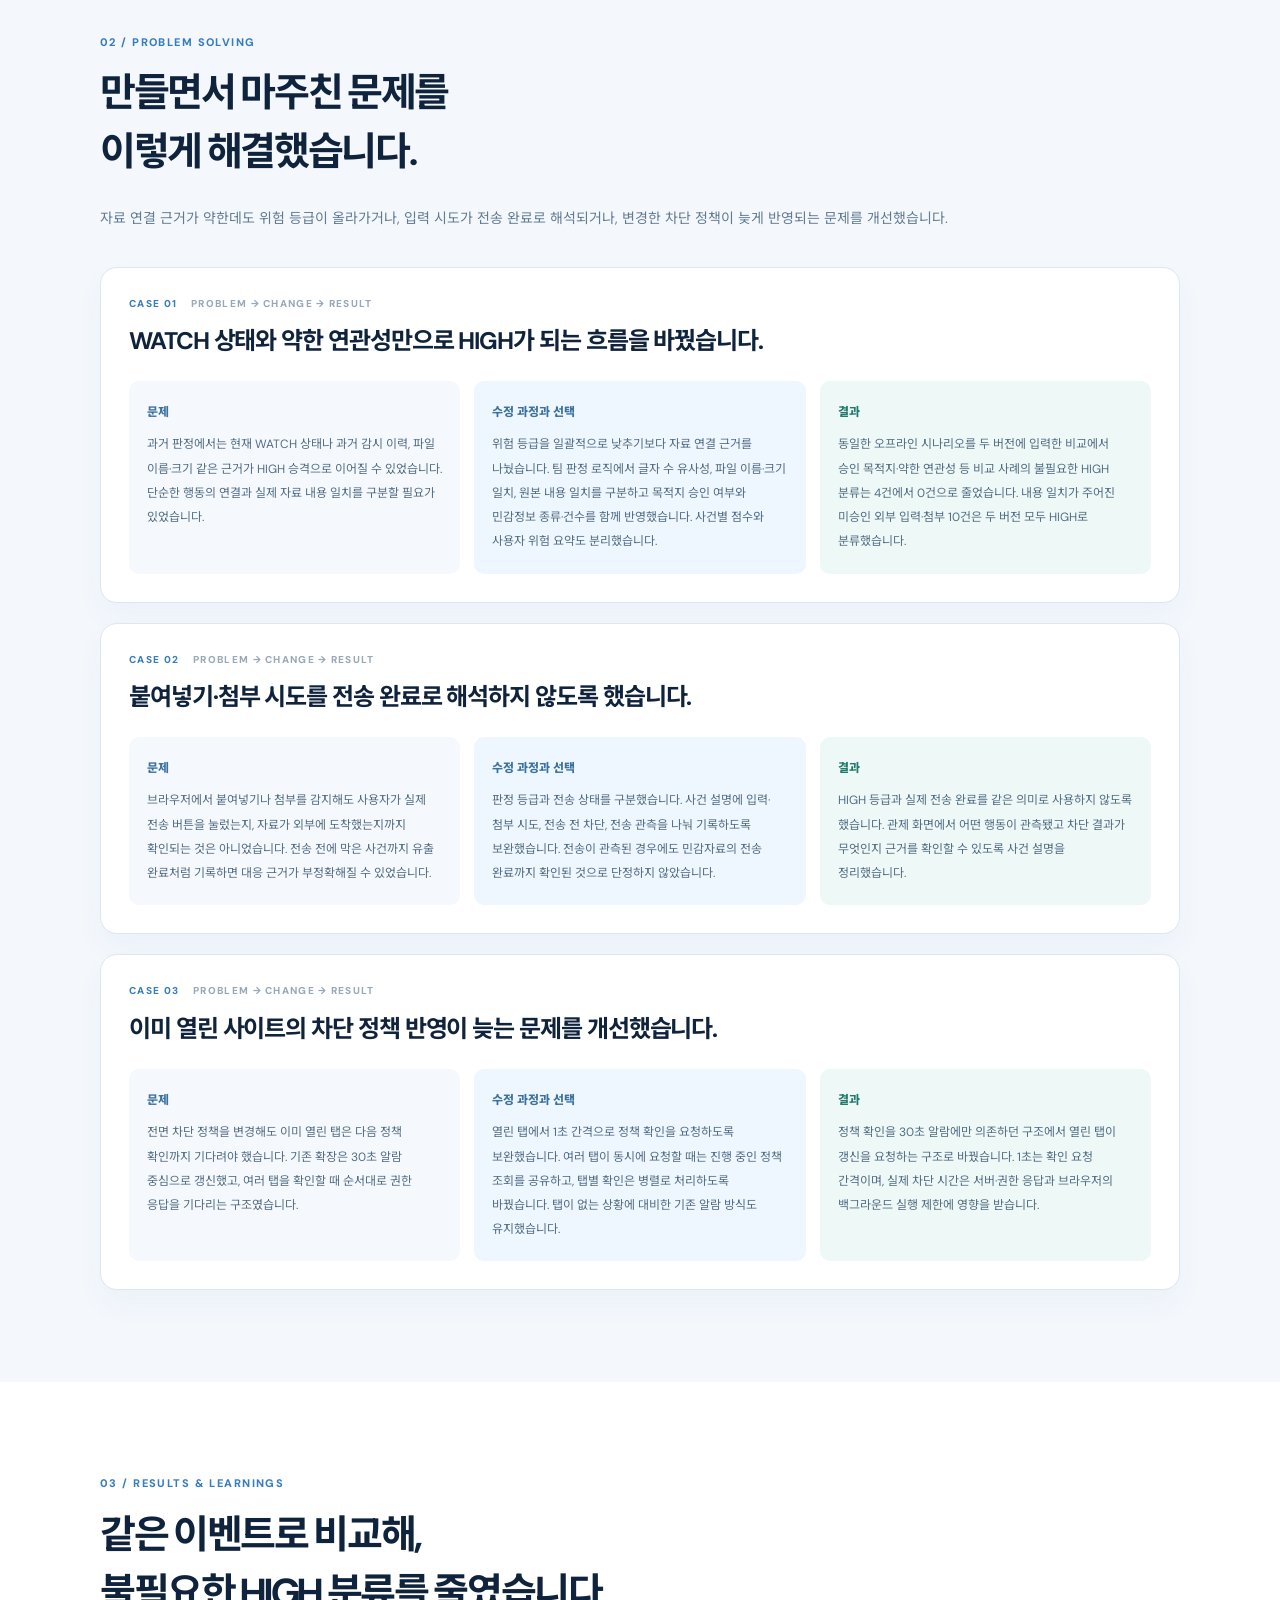
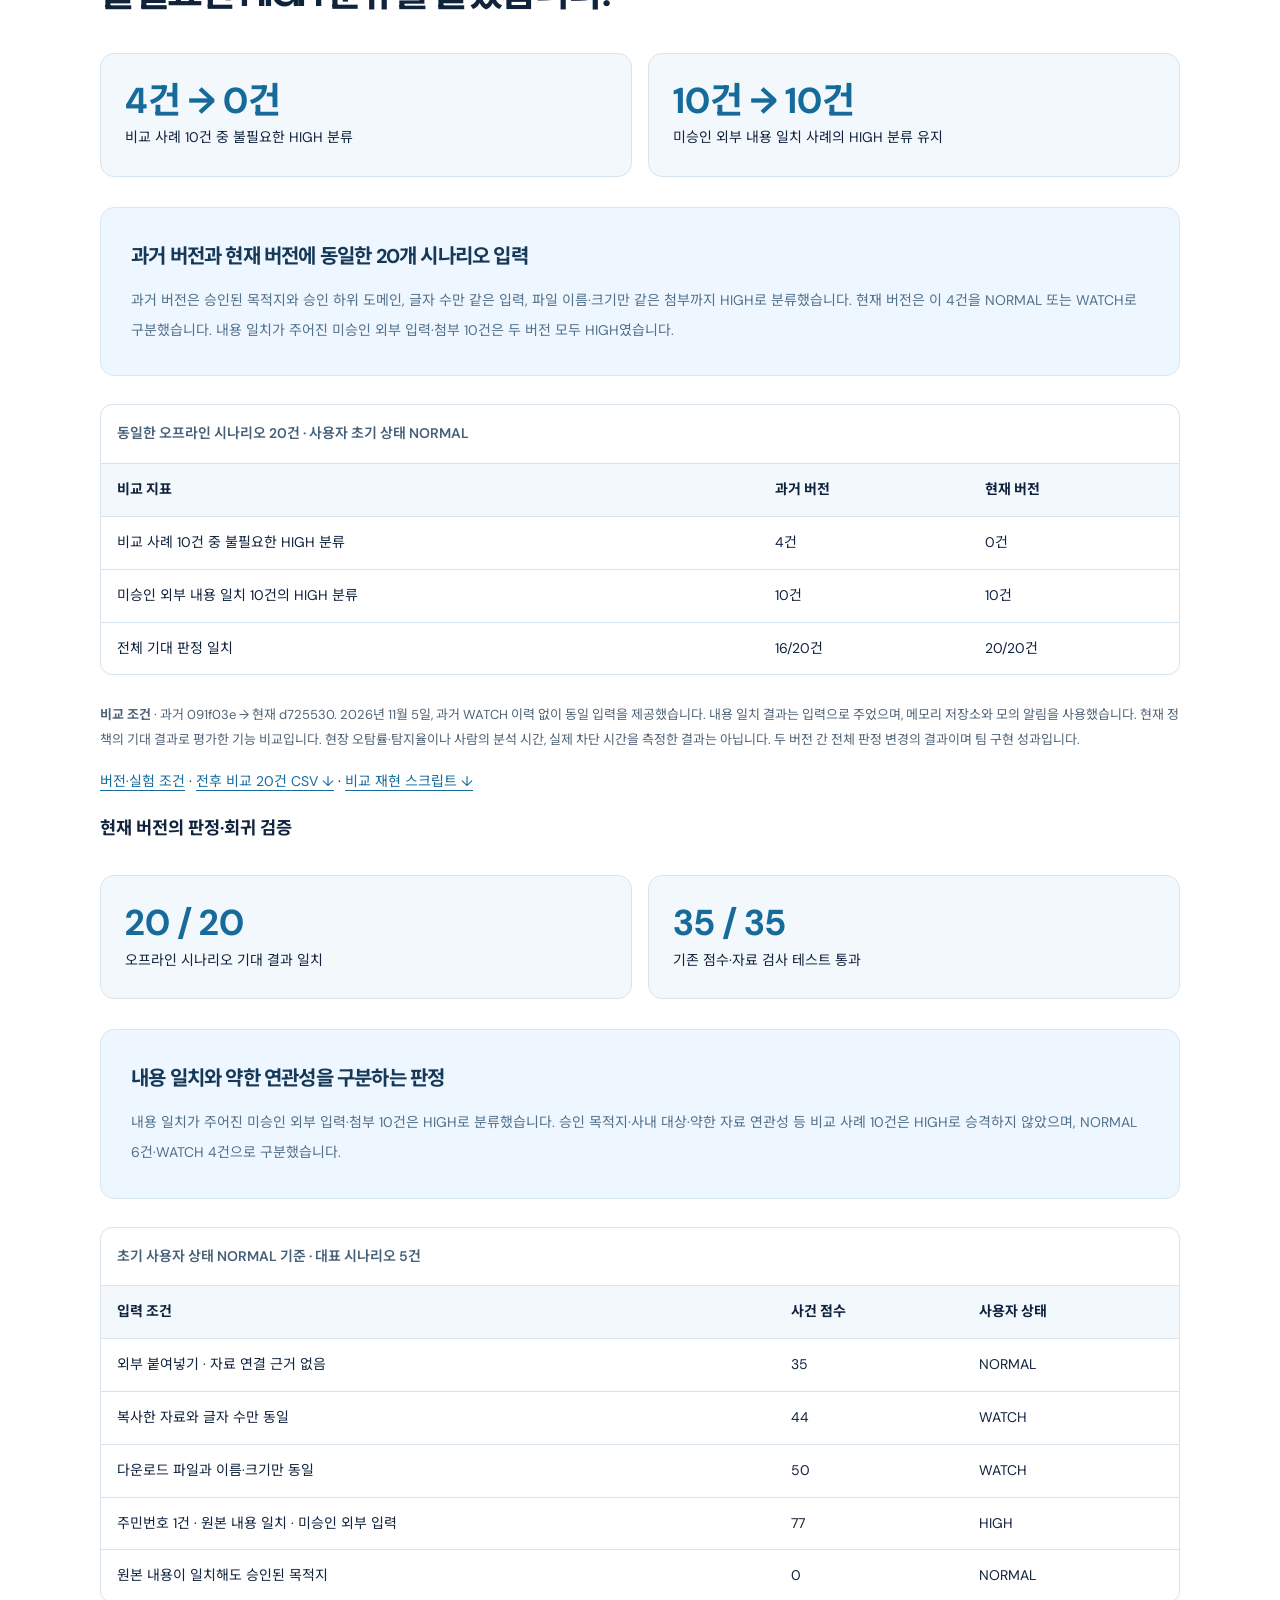
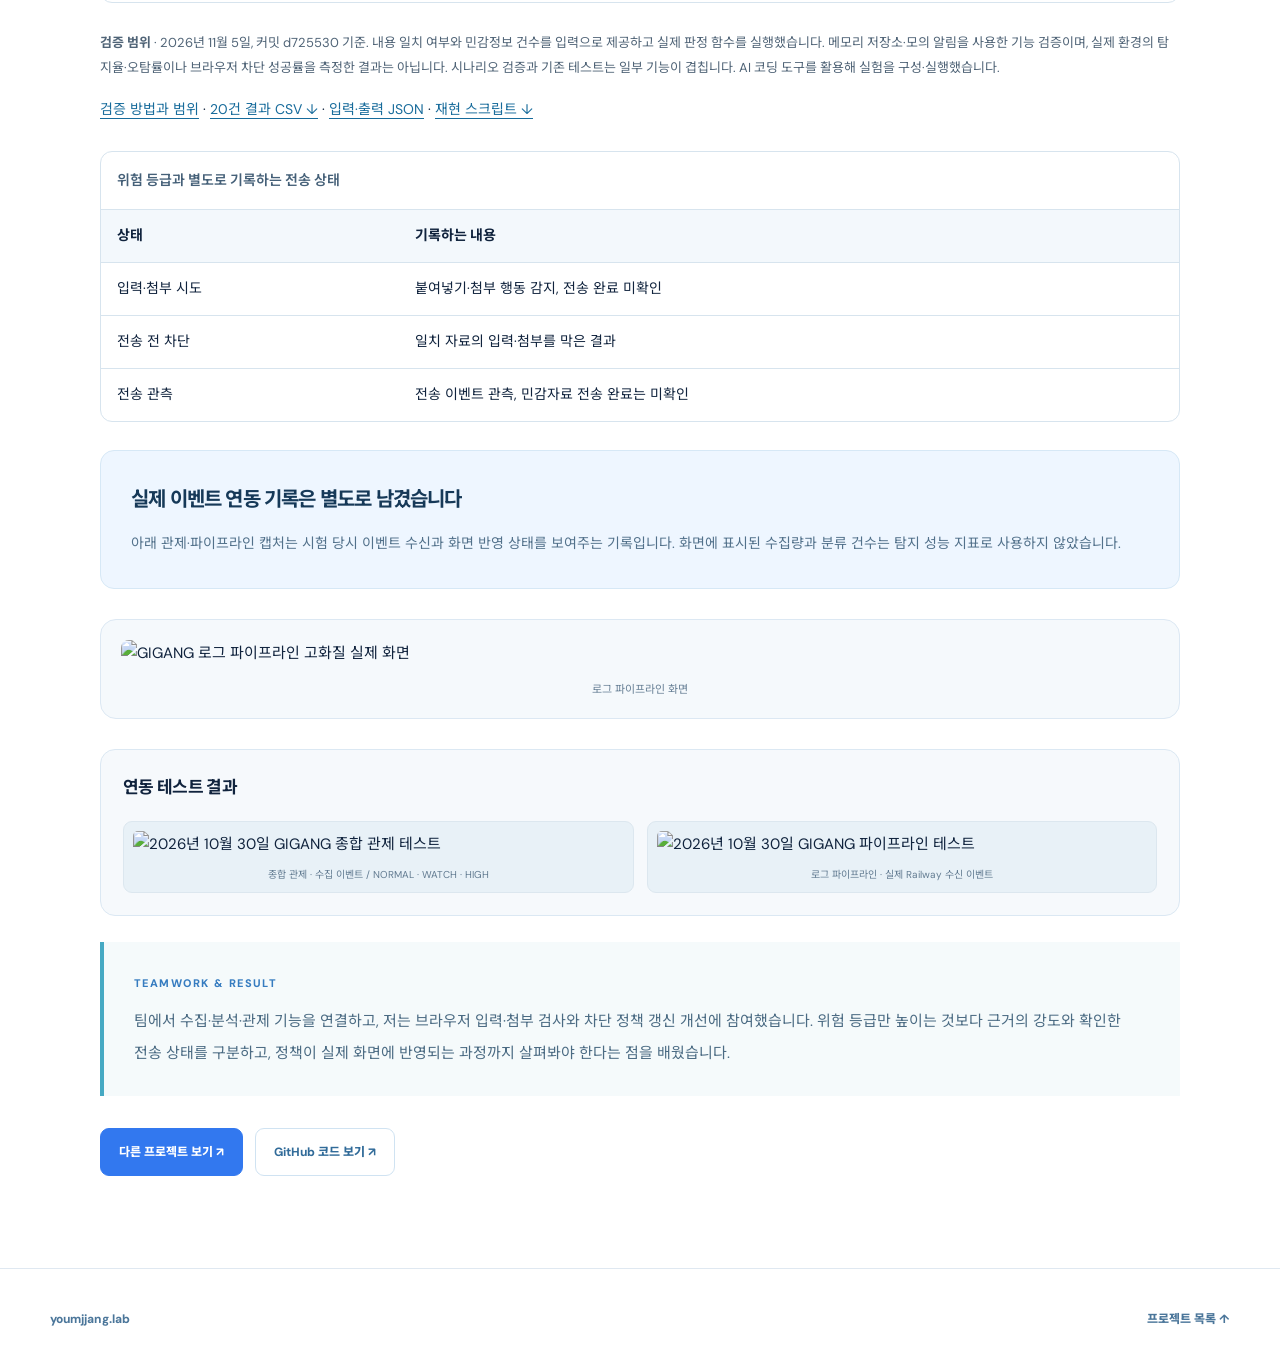
==== commit d3d66a62: "Explain GIGANG evidence grading transmission states and blocking latency" ====
--- a/gigang.html
+++ b/gigang.html
@@ -15,15 +15,13 @@
 <div class="gigang-scope"><h2>팀 구현과 개인 기여</h2><p><strong>팀 구현</strong> · 브라우저·단말·DB 이벤트 수집, 중앙 API, 위험도 분석, 관제와 정책 대응.</p><p><strong>개인 기여</strong> · 브라우저 입력·첨부 전 검사와 안내 화면 개선, 사이트 차단 정책 갱신 지연 개선에 참여했습니다. AI 코딩 도구를 활용했으며 변경 내역은 커밋으로 남겼습니다.</p><p class="gigang-links"><a href="https://github.com/dldaudlee36/GIGANG/commit/babd540" target="_blank" rel="noopener">입력·첨부 검사 개선 커밋 ↗</a> · <a href="https://github.com/dldaudlee36/GIGANG/commit/d7255301920c8cfb2bff1a05d46694348b6d1cfc" target="_blank" rel="noopener">차단 갱신 개선 커밋 ↗</a></p></div><figure class="story-hero-figure"><img src="https://raw.githubusercontent.com/youmjjang/youmjjang-lab/main/assets/gigang-overview-hd.png" alt="GIGANG 종합 관제 고화질 실제 화면" loading="eager"><figcaption>종합 관제 화면</figcaption></figure>
 </div></section>
 <section class="story-section"><div class="wrap story-width"><div class="story-label">01 / WHY THIS PROJECT</div>
-<h2>먼저, 무엇이 불편하거나<br>잘못됐는지 생각했습니다.</h2>
+<h2>행동을 감지하는 것과<br>위험을 판단하는 것은 달랐습니다.</h2>
 <p class="story-lead">DB 접근, 브라우저, 단말에서 발생한 이벤트를 별도 화면에서 확인하는 방식만으로는 ‘회사 자료가 외부로 이동하려는 과정’을 설명하기 어려웠습니다. 반대로 AI 사이트 접속을 모두 차단하면 정상 업무까지 제한할 위험이 있었습니다.</p>
 <div class="story-flow"><div><small>01</small><b>브라우저·DB·단말 수집</b></div><div><small>02</small><b>정규화·중복 처리</b></div><div><small>03</small><b>자료 연관성·위험 점수</b></div><div><small>04</small><b>관제·위험 분류·정책 대응</b></div></div></div></section>
 <section class="story-section story-section-alt"><div class="wrap story-width"><div class="story-label">02 / PROBLEM SOLVING</div>
 <h2>만들면서 마주친 문제를<br>이렇게 해결했습니다.</h2>
-<p class="story-section-intro">기능을 나열하는 대신, 처음의 생각과 수정한 이유, 그 결과를 순서대로 기록했습니다.</p>
-<div class="story-cases"><article class="story-case"><div class="story-case-number">CASE 01 <span>PROBLEM → CHANGE → RESULT</span></div><h3>서로 다른 로그를 하나의 사건으로 이어 붙이다</h3><div class="story-case-steps"><div><span>어떤 점이 문제였나</span><p>브라우저 확장, 로컬 에이전트, DB 감사 로그의 이벤트 형식과 전달 경로가 달라 일부 정보가 누락되거나 같은 이벤트가 중복 처리될 수 있었습니다.</p></div><div><span>이렇게 바꿨습니다</span><p>팀에서 수집된 정보를 공통 형태로 맞추고 서버·수집기·상관분석 엔진을 연결했습니다. 복사·다운로드·OCR 이벤트의 전달 형식과 누락된 수신 경로 등 연동 문제도 보완했습니다.</p></div><div><span>결과와 의미</span><p>회사 자료 관련 행동과 이후 외부 입력 시도를 같은 맥락에서 판단할 수 있는 기반을 만들었습니다.</p></div></div></article>
-<article class="story-case"><div class="story-case-number">CASE 02 <span>PROBLEM → CHANGE → RESULT</span></div><h3>고정 점수 대신 ‘어떤 자료였는가’를 반영하다</h3><div class="story-case-steps"><div><span>어떤 점이 문제였나</span><p>복사·캡처·다운로드나 외부 입력에 고정된 위험 점수를 주면 자료 민감도와 실제 연관성이 달라도 같은 위험으로 표시되는 문제가 있었습니다.</p></div><div><span>이렇게 바꿨습니다</span><p>팀 판정 로직에는 부서별 정책, 민감정보 유형과 건수, 원본 자료 지문 일치 여부, 현재 WATCH 상태 등을 반영했습니다. 사건별 점수와 사용자 요약 점수를 분리하고 중복 가산도 막도록 보완했습니다.</p></div><div><span>결과와 의미</span><p>NORMAL·WATCH·HIGH 상태뿐 아니라 ‘왜 이 점수가 나왔는지’ 근거를 사건 단위로 남길 수 있게 했습니다.</p></div></div></article>
-<article class="story-case"><div class="story-case-number">CASE 03 <span>PROBLEM → CHANGE → RESULT</span></div><h3>목업 화면이 아니라 실제 수집 이벤트로 검증하다</h3><div class="story-case-steps"><div><span>어떤 점이 문제였나</span><p>디자인이 완성돼 있어도 고정된 예시 데이터로만 화면이 채워진다면, 실제 서버 수신·판단·대응이 이어지는지 알 수 없습니다.</p></div><div><span>이렇게 바꿨습니다</span><p>Railway와 로컬 에이전트에서 들어온 로그가 관제 화면에 반영되도록 연결하고, 화면의 사건 목록·심각도·정책 상태를 확인했습니다. 사이트 접근 차단과 자료 유출 차단을 구분하는 정책 제어 흐름도 연결했습니다.</p></div><div><span>결과와 의미</span><p>직접 진행한 테스트에서 이벤트 수신, 상태 분류, 케이스 반영 등 연동 결과를 확인했습니다. 화면 수치는 시험 시점의 데이터로 기록했습니다.</p></div></div></article></div></div></section>
+<p class="story-section-intro">자료 연결 근거가 약한데도 위험 등급이 올라가거나, 입력 시도가 전송 완료로 해석되거나, 변경한 차단 정책이 늦게 반영되는 문제를 개선했습니다.</p>
+<div class="story-cases"><article class="story-case"><div class="story-case-number">CASE 01 <span>PROBLEM → CHANGE → RESULT</span></div><h3>WATCH 상태와 약한 연관성만으로 HIGH가 되는 흐름을 바꿨습니다.</h3><div class="story-case-steps"><div><span>문제</span><p>과거 판정에서는 현재 WATCH 상태나 과거 감시 이력, 파일 이름·크기 같은 근거가 HIGH 승격으로 이어질 수 있었습니다. 단순한 행동의 연결과 실제 자료 내용 일치를 구분할 필요가 있었습니다.</p></div><div><span>수정 과정과 선택</span><p>위험 등급을 일괄적으로 낮추기보다 자료 연결 근거를 나눴습니다. 팀 판정 로직에서 글자 수 유사성, 파일 이름·크기 일치, 원본 내용 일치를 구분하고 목적지 승인 여부와 민감정보 종류·건수를 함께 반영했습니다. 사건별 점수와 사용자 위험 요약도 분리했습니다.</p></div><div><span>결과</span><p>동일한 오프라인 시나리오를 두 버전에 입력한 비교에서 승인 목적지·약한 연관성 등 비교 사례의 불필요한 HIGH 분류는 4건에서 0건으로 줄었습니다. 내용 일치가 주어진 미승인 외부 입력·첨부 10건은 두 버전 모두 HIGH로 분류했습니다.</p></div></div></article><article class="story-case"><div class="story-case-number">CASE 02 <span>PROBLEM → CHANGE → RESULT</span></div><h3>붙여넣기·첨부 시도를 전송 완료로 해석하지 않도록 했습니다.</h3><div class="story-case-steps"><div><span>문제</span><p>브라우저에서 붙여넣기나 첨부를 감지해도 사용자가 실제 전송 버튼을 눌렀는지, 자료가 외부에 도착했는지까지 확인되는 것은 아니었습니다. 전송 전에 막은 사건까지 유출 완료처럼 기록하면 대응 근거가 부정확해질 수 있었습니다.</p></div><div><span>수정 과정과 선택</span><p>판정 등급과 전송 상태를 구분했습니다. 사건 설명에 입력·첨부 시도, 전송 전 차단, 전송 관측을 나눠 기록하도록 보완했습니다. 전송이 관측된 경우에도 민감자료의 전송 완료까지 확인된 것으로 단정하지 않았습니다.</p></div><div><span>결과</span><p>HIGH 등급과 실제 전송 완료를 같은 의미로 사용하지 않도록 했습니다. 관제 화면에서 어떤 행동이 관측됐고 차단 결과가 무엇인지 근거를 확인할 수 있도록 사건 설명을 정리했습니다.</p></div></div></article><article class="story-case"><div class="story-case-number">CASE 03 <span>PROBLEM → CHANGE → RESULT</span></div><h3>이미 열린 사이트의 차단 정책 반영이 늦는 문제를 개선했습니다.</h3><div class="story-case-steps"><div><span>문제</span><p>전면 차단 정책을 변경해도 이미 열린 탭은 다음 정책 확인까지 기다려야 했습니다. 기존 확장은 30초 알람 중심으로 갱신했고, 여러 탭을 확인할 때 순서대로 권한 응답을 기다리는 구조였습니다.</p></div><div><span>수정 과정과 선택</span><p>열린 탭에서 1초 간격으로 정책 확인을 요청하도록 보완했습니다. 여러 탭이 동시에 요청할 때는 진행 중인 정책 조회를 공유하고, 탭별 확인은 병렬로 처리하도록 바꿨습니다. 탭이 없는 상황에 대비한 기존 알람 방식도 유지했습니다.</p></div><div><span>결과</span><p>정책 확인을 30초 알람에만 의존하던 구조에서 열린 탭이 갱신을 요청하는 구조로 바꿨습니다. 1초는 확인 요청 간격이며, 실제 차단 시간은 서버·권한 응답과 브라우저의 백그라운드 실행 제한에 영향을 받습니다.</p></div></div></article></div></div></section>
 <section class="story-section"><div class="wrap story-width"><div class="story-label">03 / RESULTS & LEARNINGS</div>
 <h2>같은 이벤트로 비교해,<br>불필요한 HIGH 분류를 줄였습니다.</h2>
 <div class="gigang-metrics"><div><strong>4건 → 0건</strong><span>비교 사례 10건 중 불필요한 HIGH 분류</span></div><div><strong>10건 → 10건</strong><span>미승인 외부 내용 일치 사례의 HIGH 분류 유지</span></div></div>
@@ -37,7 +35,7 @@
 <div class="gigang-table-wrap" role="region" aria-label="위험도 판정 결과" tabindex="0"><table class="gigang-table"><caption>초기 사용자 상태 NORMAL 기준 · 대표 시나리오 5건</caption><thead><tr><th scope="col">입력 조건</th><th scope="col">사건 점수</th><th scope="col">사용자 상태</th></tr></thead><tbody><tr><td>외부 붙여넣기 · 자료 연결 근거 없음</td><td>35</td><td>NORMAL</td></tr><tr><td>복사한 자료와 글자 수만 동일</td><td>44</td><td>WATCH</td></tr><tr><td>다운로드 파일과 이름·크기만 동일</td><td>50</td><td>WATCH</td></tr><tr><td>주민번호 1건 · 원본 내용 일치 · 미승인 외부 입력</td><td>77</td><td>HIGH</td></tr><tr><td>원본 내용이 일치해도 승인된 목적지</td><td>0</td><td>NORMAL</td></tr></tbody></table></div>
 <p class="gigang-note"><strong>검증 범위</strong> · 2026년 11월 5일, 커밋 d725530 기준. 내용 일치 여부와 민감정보 건수를 입력으로 제공하고 실제 판정 함수를 실행했습니다. 메모리 저장소·모의 알림을 사용한 기능 검증이며, 실제 환경의 탐지율·오탐률이나 브라우저 차단 성공률을 측정한 결과는 아닙니다. 시나리오 검증과 기존 테스트는 일부 기능이 겹칩니다. AI 코딩 도구를 활용해 실험을 구성·실행했습니다.</p>
 <p class="gigang-links"><a href="./evidence/gigang/README.md">검증 방법과 범위</a> · <a href="./evidence/gigang/scenario_results.csv" download>20건 결과 CSV ↓</a> · <a href="./evidence/gigang/scenario_results.json">입력·출력 JSON</a> · <a href="./evidence/gigang/gigang_portfolio_measure.py" download>재현 스크립트 ↓</a></p>
-<div class="story-result"><h3>사이트 차단 갱신 지연 개선</h3><p>이미 열린 탭의 정책 확인이 30초 알람 중심이었던 구조에 1초 간격 확인 요청을 추가했습니다. 여러 탭의 중복 정책 요청을 합치고 탭별 확인을 병렬화했습니다. 브라우저의 백그라운드 타이머 제한과 서버·권한 조회 지연이 있어, 실제 차단 시간의 개선 폭은 별도 측정이 필요합니다.</p></div>
+<div class="gigang-table-wrap" role="region" aria-label="사건의 전송 상태 구분" tabindex="0"><table class="gigang-table"><caption>위험 등급과 별도로 기록하는 전송 상태</caption><thead><tr><th scope="col">상태</th><th scope="col">기록하는 내용</th></tr></thead><tbody><tr><td>입력·첨부 시도</td><td>붙여넣기·첨부 행동 감지, 전송 완료 미확인</td></tr><tr><td>전송 전 차단</td><td>일치 자료의 입력·첨부를 막은 결과</td></tr><tr><td>전송 관측</td><td>전송 이벤트 관측, 민감자료 전송 완료는 미확인</td></tr></tbody></table></div>
 <div class="story-result"><h3>실제 이벤트 연동 기록은 별도로 남겼습니다</h3><p>아래 관제·파이프라인 캡처는 시험 당시 이벤트 수신과 화면 반영 상태를 보여주는 기록입니다. 화면에 표시된 수집량과 분류 건수는 탐지 성능 지표로 사용하지 않았습니다.</p></div>
 <figure class="story-secondary"><img src="https://raw.githubusercontent.com/youmjjang/youmjjang-lab/main/assets/gigang-pipeline-hd.png" loading="lazy" alt="GIGANG 로그 파이프라인 고화질 실제 화면"><figcaption>로그 파이프라인 화면</figcaption></figure>
 <div class="test-photos"><h3>연동 테스트 결과</h3>
@@ -45,7 +43,7 @@
 <div class="test-photos-grid">
 <figure><img src="https://raw.githubusercontent.com/youmjjang/youmjjang-lab/main/assets/gigang-overview-test-hd.webp" loading="lazy" alt="2026년 10월 30일 GIGANG 종합 관제 테스트"><figcaption>종합 관제 · 수집 이벤트 / NORMAL · WATCH · HIGH</figcaption></figure>
 <figure><img src="https://raw.githubusercontent.com/youmjjang/youmjjang-lab/main/assets/gigang-pipeline-test-hd.webp" loading="lazy" alt="2026년 10월 30일 GIGANG 파이프라인 테스트"><figcaption>로그 파이프라인 · 실제 Railway 수신 이벤트</figcaption></figure>
-</div></div><div class="story-reflection"><span>TEAMWORK & RESULT</span><p>팀원들과 역할을 나누고 각자 개발한 기능을 하나의 보안관제 시스템으로 연결했습니다. 데이터 연동과 위험도 판단 과정에서 발생한 문제를 함께 해결하고, 실제 이벤트 연동 기록과 오프라인 판정 결과를 구분해 남겼습니다. 자료가 같다는 근거와 목적지 승인 여부를 함께 봐야 위험 판정을 설명할 수 있다는 점을 배웠습니다.</p></div>
+</div></div><div class="story-reflection"><span>TEAMWORK & RESULT</span><p>팀에서 수집·분석·관제 기능을 연결하고, 저는 브라우저 입력·첨부 검사와 차단 정책 갱신 개선에 참여했습니다. 위험 등급만 높이는 것보다 근거의 강도와 확인한 전송 상태를 구분하고, 정책이 실제 화면에 반영되는 과정까지 살펴봐야 한다는 점을 배웠습니다.</p></div>
 <div class="story-cta"><a class="story-button story-button-primary" href="./index.html#projects">다른 프로젝트 보기 ↗</a><a class="story-button" href="https://github.com/dldaudlee36/GIGANG" target="_blank" rel="noopener noreferrer">GitHub 코드 보기 ↗</a></div>
 </div></section>
 </main><footer class="story-footer"><div class="wrap"><a href="./index.html">youmjjang.lab</a><a href="./index.html#projects">프로젝트 목록 ↑</a></div></footer>
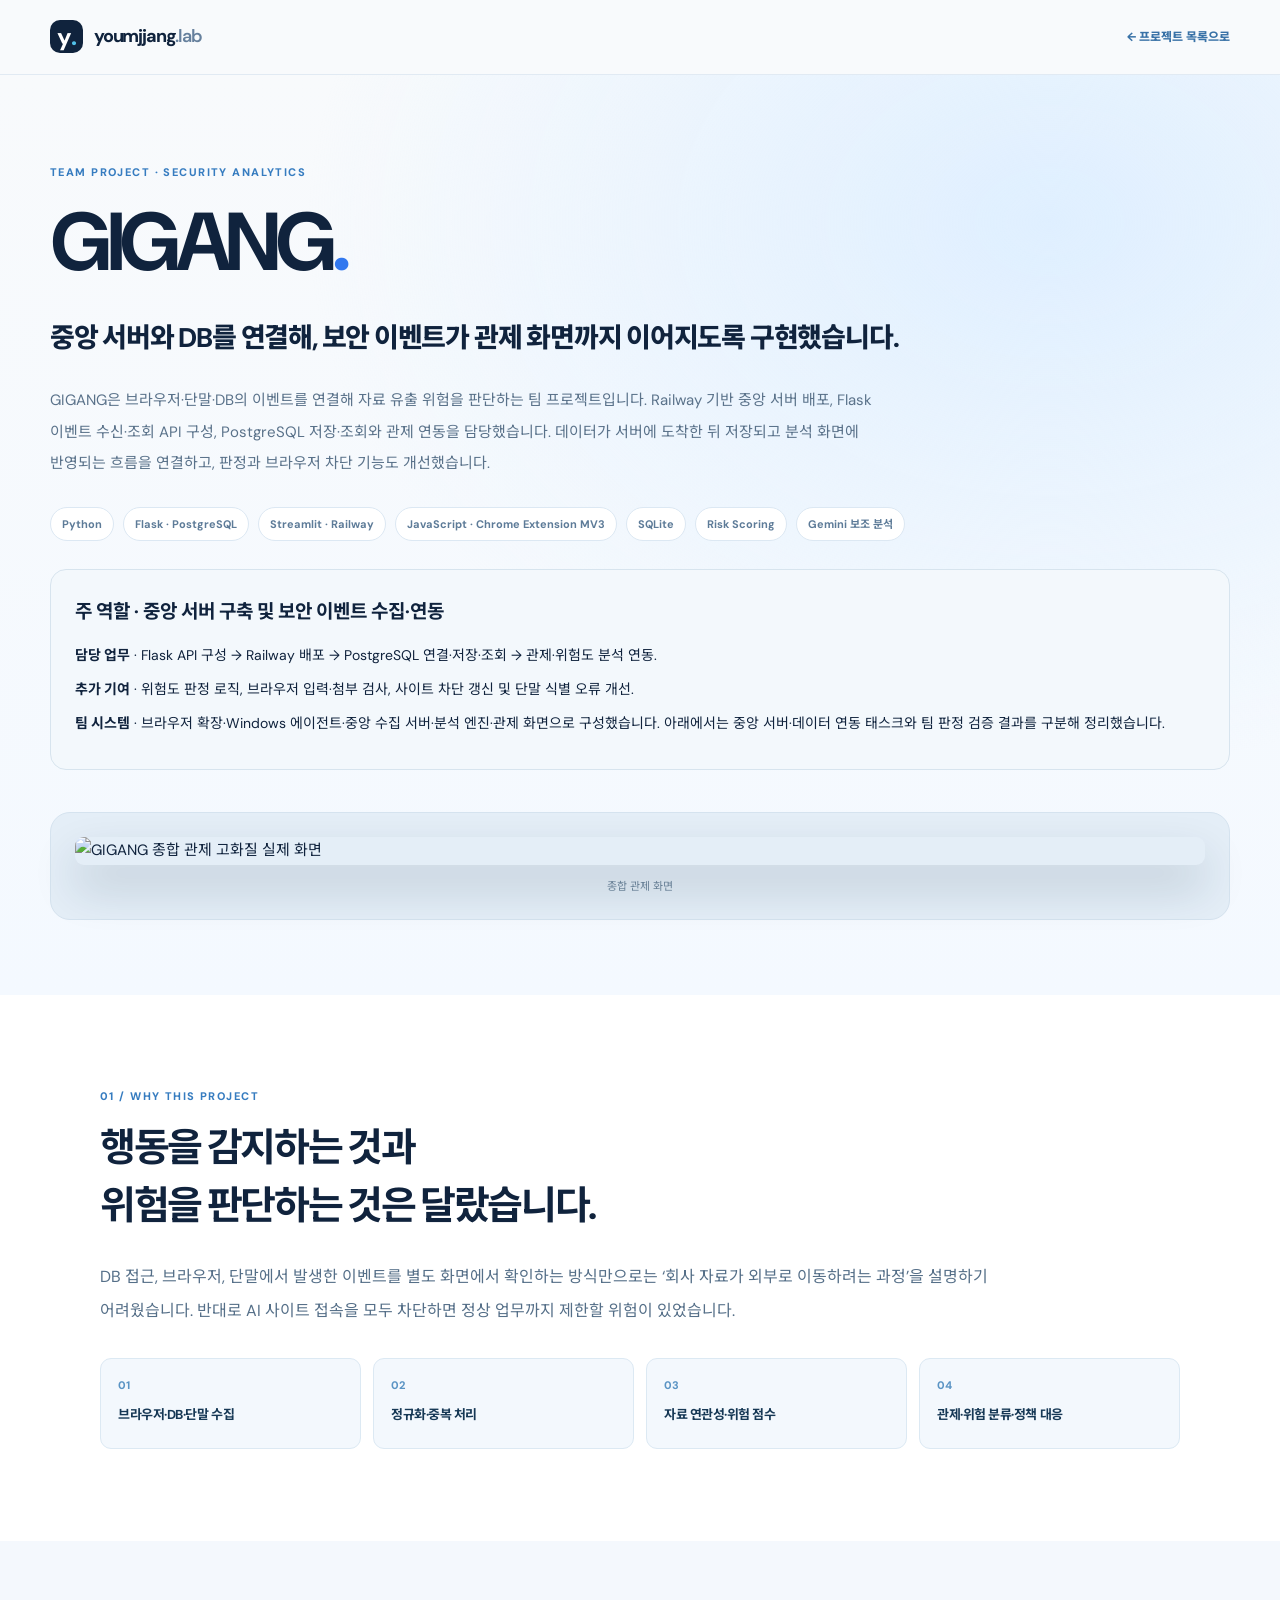
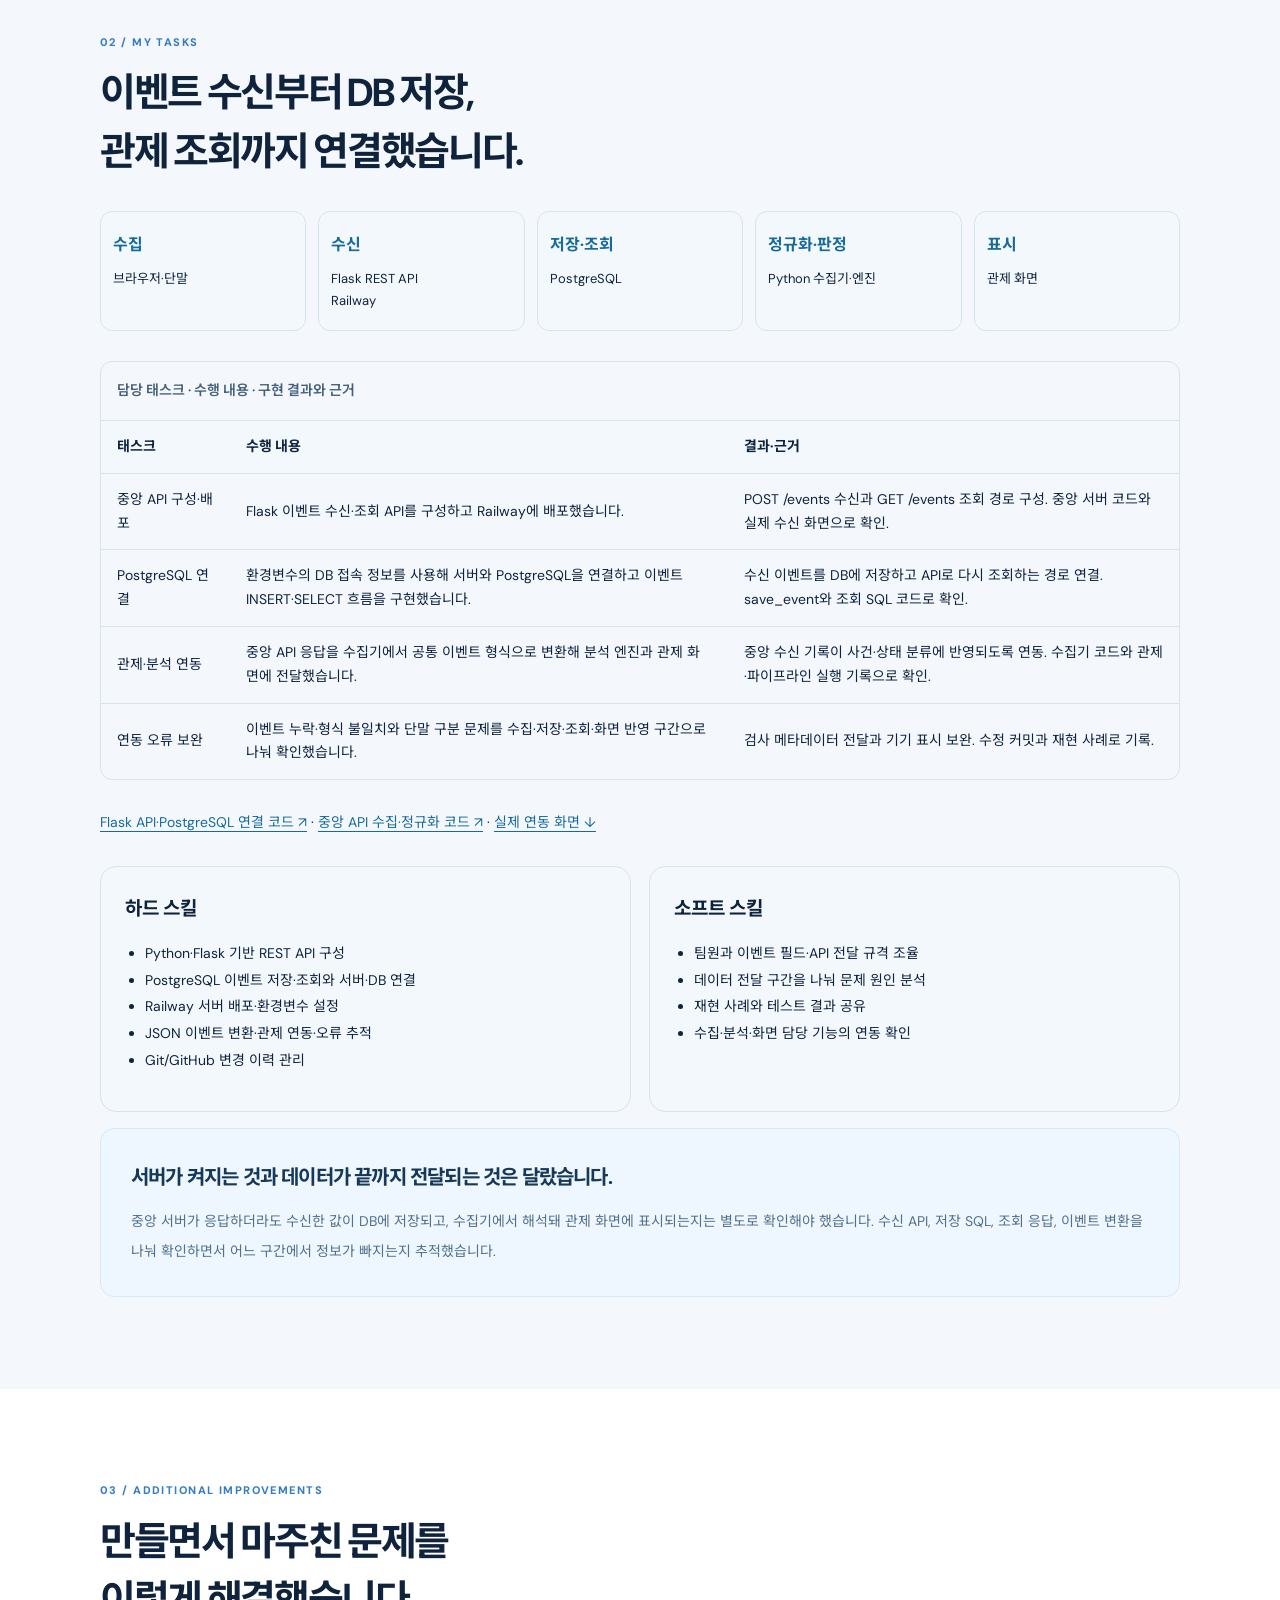
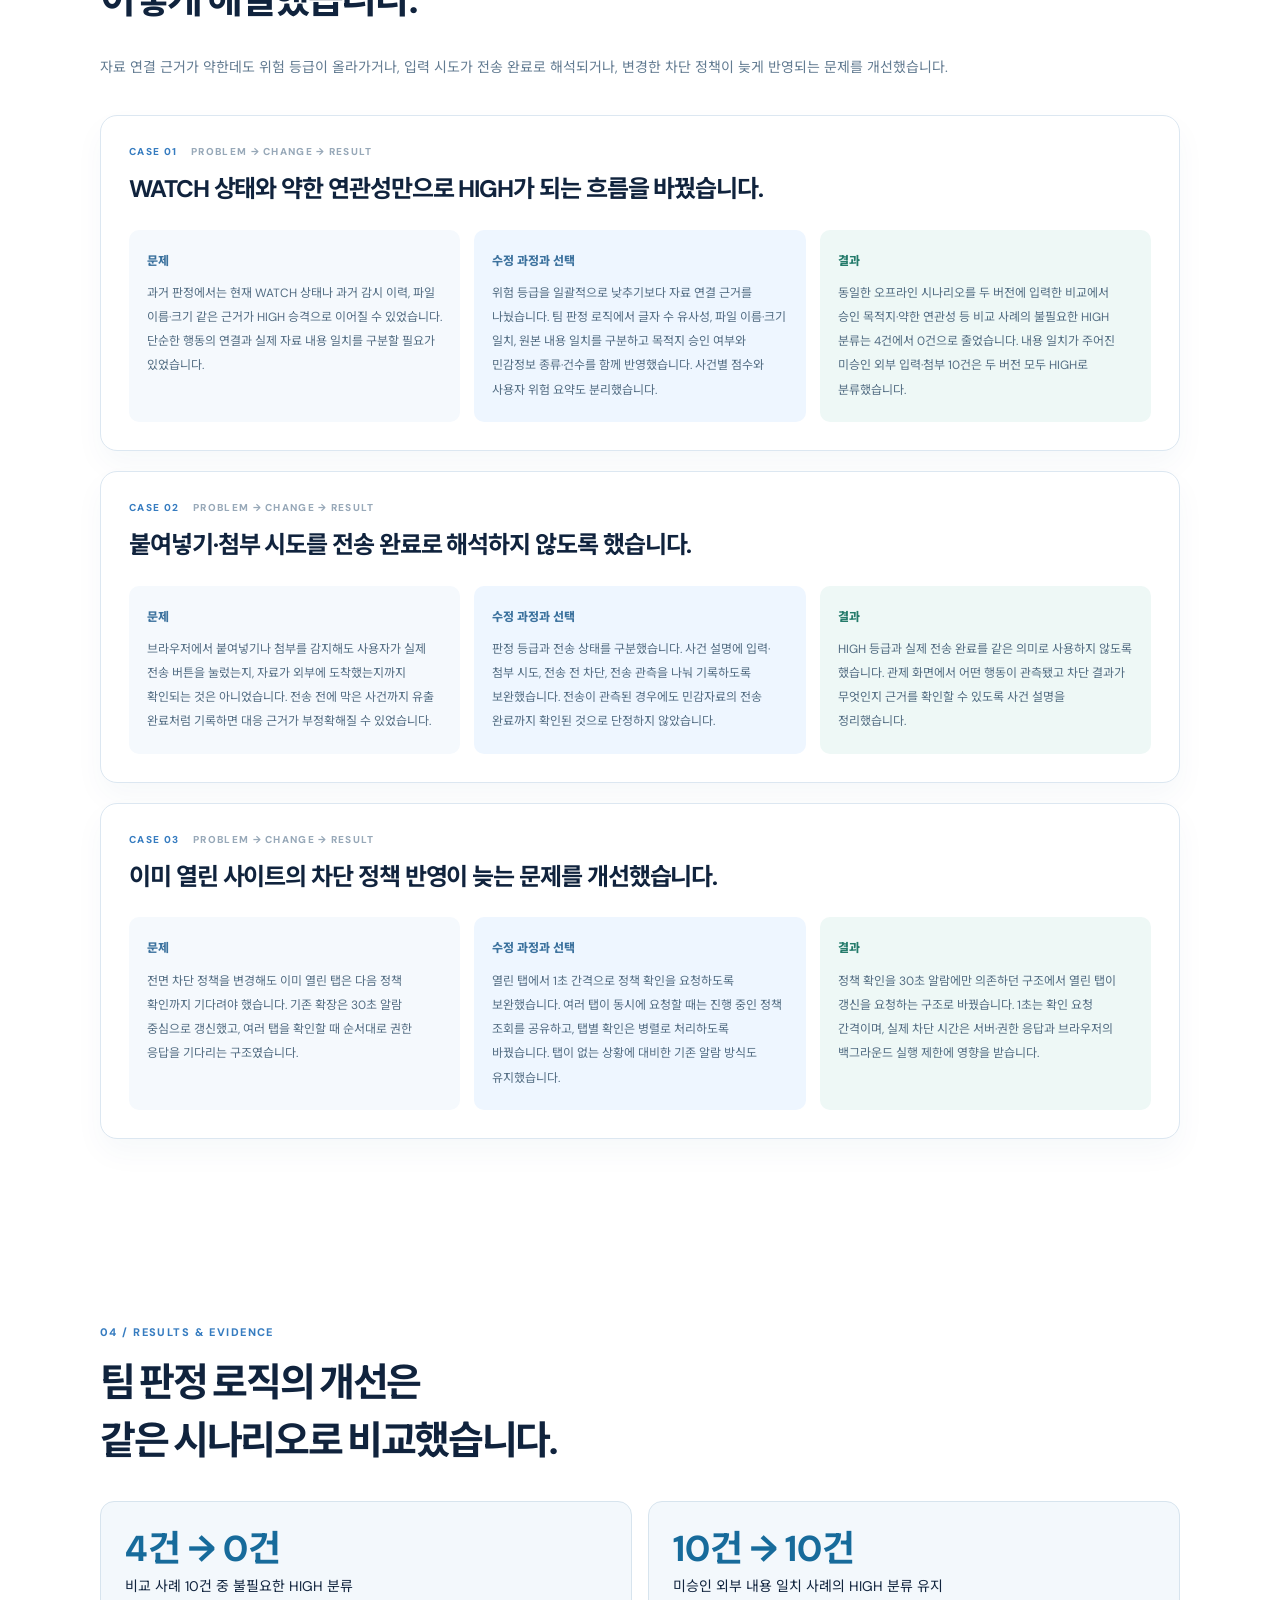
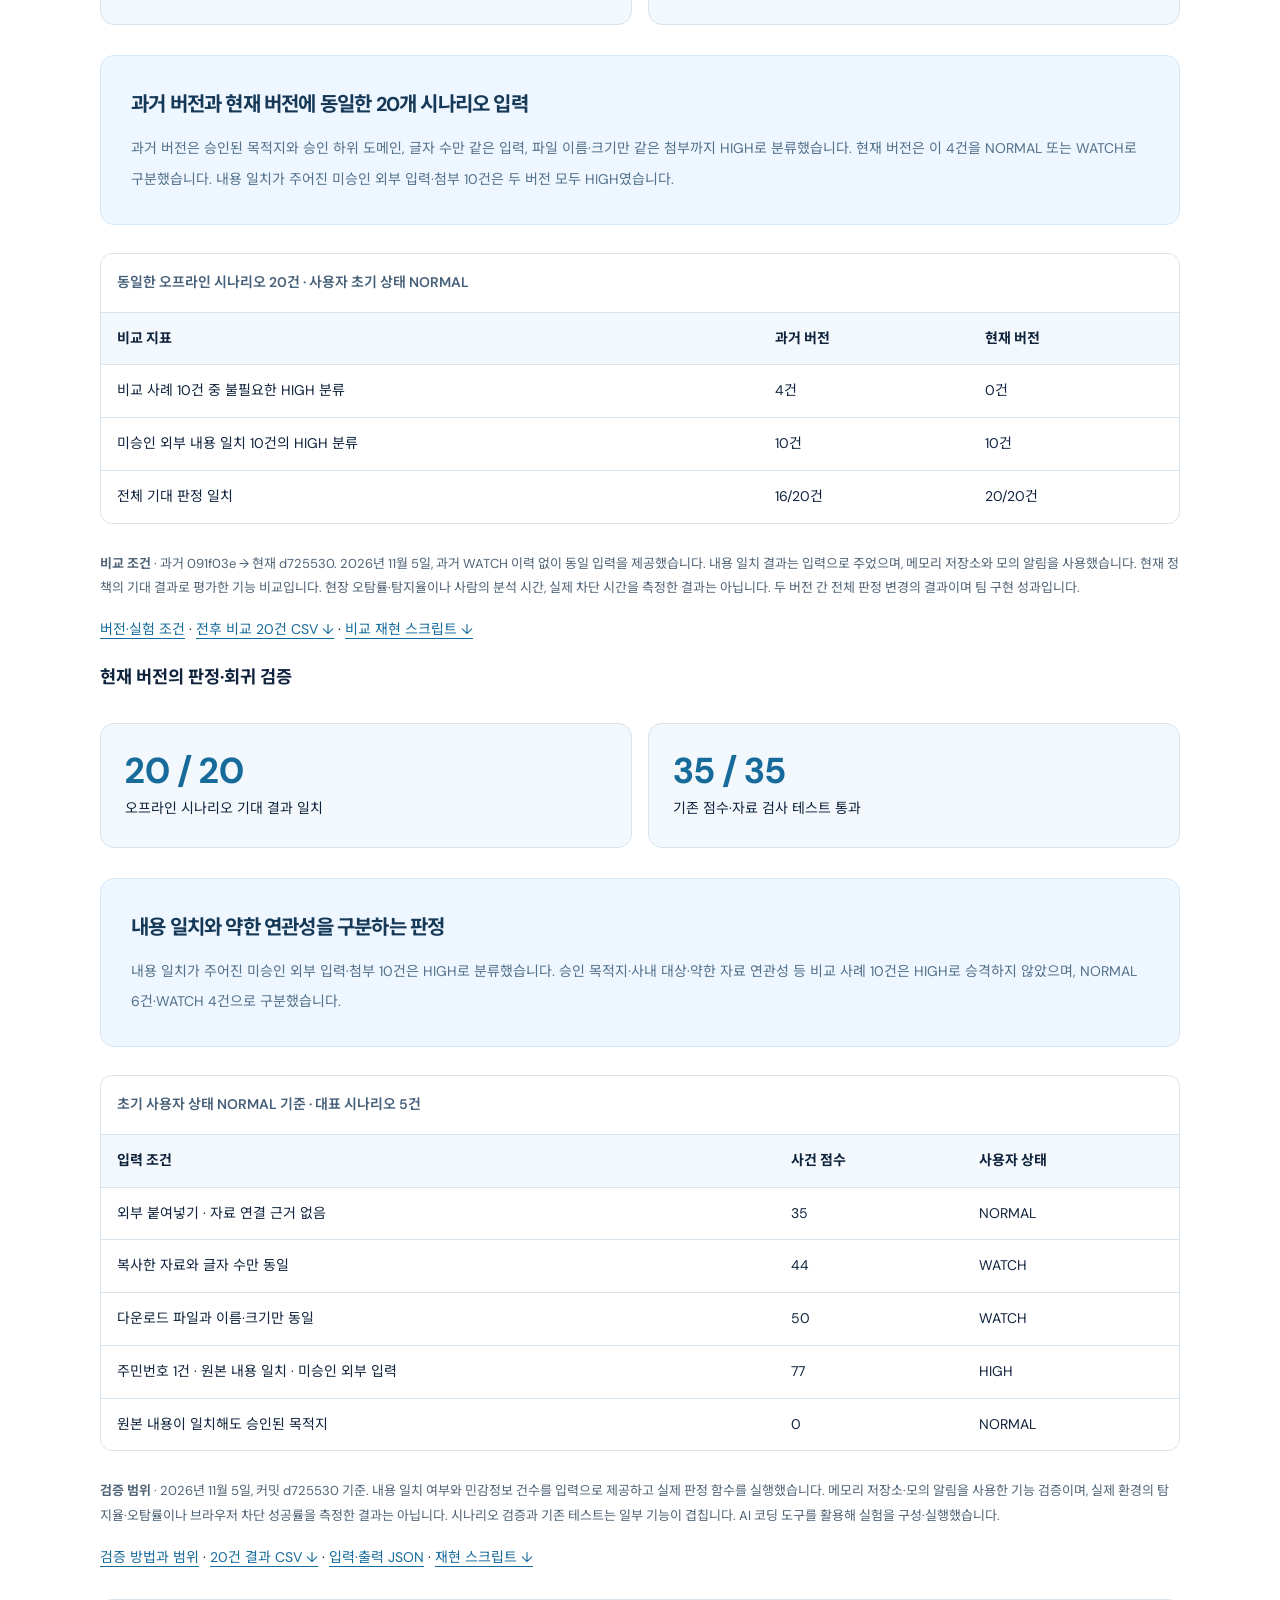
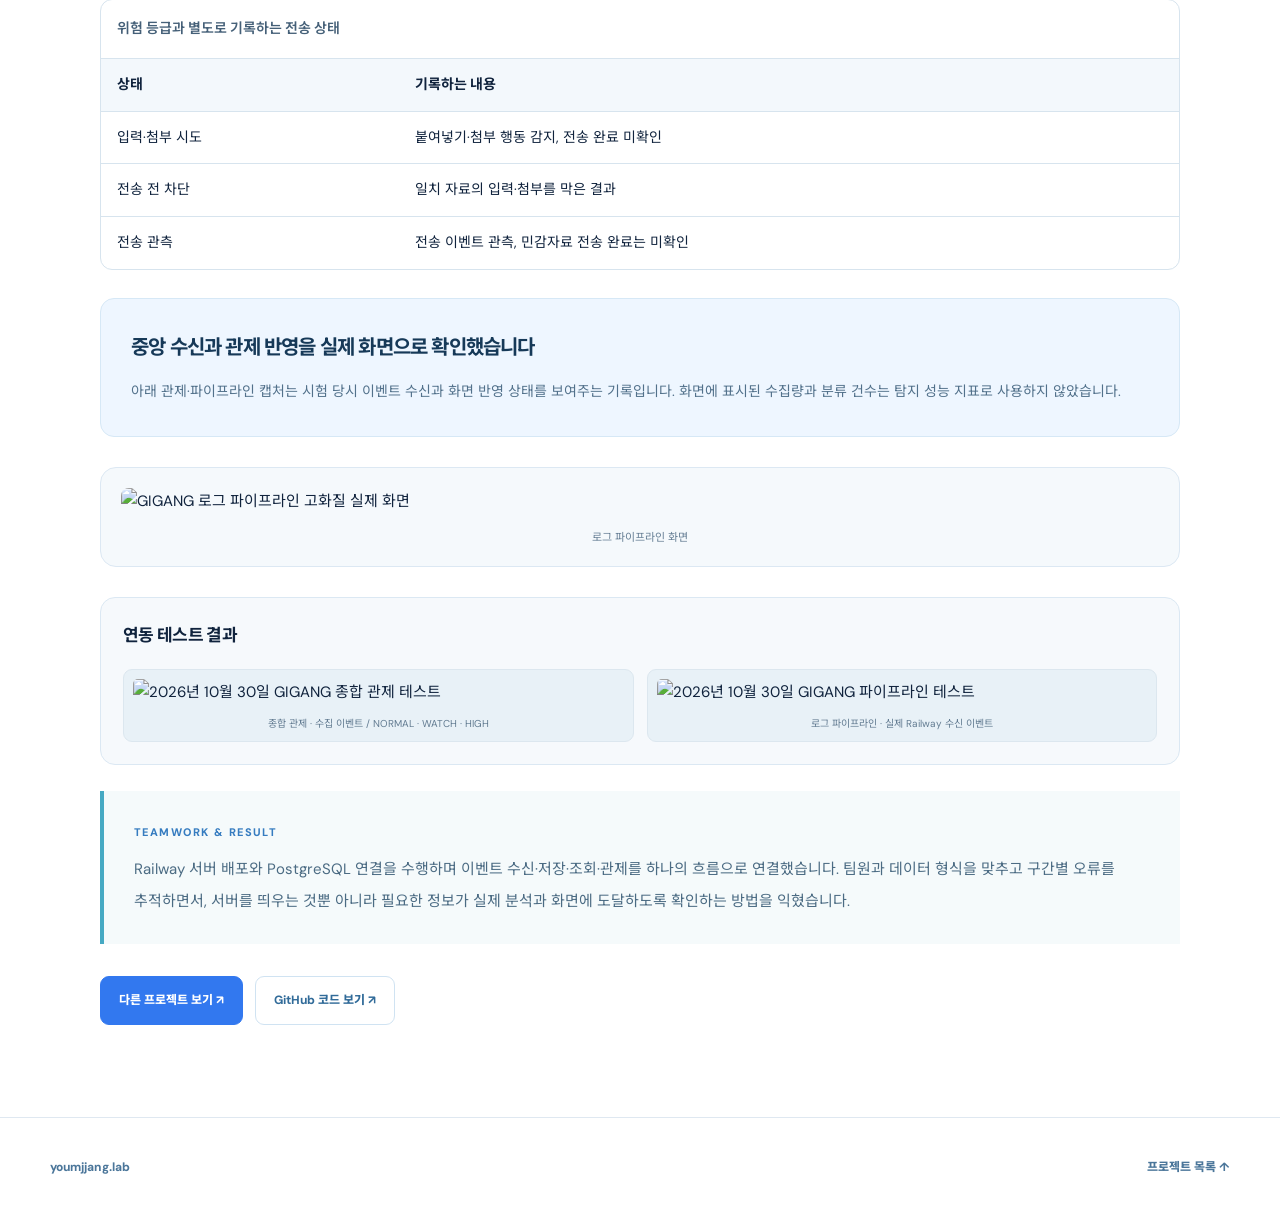
==== commit 3bb5e535: "Emphasize GIGANG central server database integration and task evidence" ====
--- a/gigang.html
+++ b/gigang.html
@@ -10,20 +10,33 @@
 <header class="story-header"><div class="wrap story-header-inner"><a class="brand" href="./index.html"><span class="brand-icon">y<span>.</span></span>youmjjang<span class="brand-light">.lab</span></a><a class="story-back" href="./index.html#projects">← 프로젝트 목록으로</a></div></header>
 <main id="story-main"><section class="story-hero"><div class="wrap">
 <div class="story-eyebrow">TEAM PROJECT · SECURITY ANALYTICS</div><h1>GIGANG<span>.</span></h1>
-<p class="story-subtitle">개별 이벤트를 보는 것을 넘어, 왜 위험한 사건인지 설명할 수 있게 만들었습니다.</p><p class="story-intro">사내 자료 조회, 브라우저 AI 서비스 접근, 붙여넣기와 파일 첨부 시도가 서로 다른 로그로 남으면 위험의 전후 관계를 놓치기 쉽습니다. GIGANG은 이를 하나의 관제 흐름으로 연결한 팀 프로젝트입니다. 팀에서 이벤트 수집, 서버·단말 연동, 위험도 분석과 정책 대응을 연결했습니다. 실제 이벤트의 관제 반영 기록과, 별도로 구성한 오프라인 판정 시나리오의 결과를 구분해 정리했습니다.</p>
+<p class="story-subtitle">중앙 서버와 DB를 연결해, 보안 이벤트가 관제 화면까지 이어지도록 구현했습니다.</p><p class="story-intro">GIGANG은 브라우저·단말·DB의 이벤트를 연결해 자료 유출 위험을 판단하는 팀 프로젝트입니다. Railway 기반 중앙 서버 배포, Flask 이벤트 수신·조회 API 구성, PostgreSQL 저장·조회와 관제 연동을 담당했습니다. 데이터가 서버에 도착한 뒤 저장되고 분석 화면에 반영되는 흐름을 연결하고, 판정과 브라우저 차단 기능도 개선했습니다.</p>
 <div class="story-tags"><span>Python</span><span>Flask · PostgreSQL</span><span>Streamlit · Railway</span><span>JavaScript · Chrome Extension MV3</span><span>SQLite</span><span>Risk Scoring</span><span>Gemini 보조 분석</span></div>
-<div class="gigang-scope"><h2>팀 구현과 개인 기여</h2><p><strong>팀 구현</strong> · 브라우저·단말·DB 이벤트 수집, 중앙 API, 위험도 분석, 관제와 정책 대응.</p><p><strong>개인 기여</strong> · 브라우저 입력·첨부 전 검사와 안내 화면 개선, 사이트 차단 정책 갱신 지연 개선에 참여했습니다. AI 코딩 도구를 활용했으며 변경 내역은 커밋으로 남겼습니다.</p><p class="gigang-links"><a href="https://github.com/dldaudlee36/GIGANG/commit/babd540" target="_blank" rel="noopener">입력·첨부 검사 개선 커밋 ↗</a> · <a href="https://github.com/dldaudlee36/GIGANG/commit/d7255301920c8cfb2bff1a05d46694348b6d1cfc" target="_blank" rel="noopener">차단 갱신 개선 커밋 ↗</a></p></div><figure class="story-hero-figure"><img src="https://raw.githubusercontent.com/youmjjang/youmjjang-lab/main/assets/gigang-overview-hd.png" alt="GIGANG 종합 관제 고화질 실제 화면" loading="eager"><figcaption>종합 관제 화면</figcaption></figure>
+<div class="gigang-scope"><h2>주 역할 · 중앙 서버 구축 및 보안 이벤트 수집·연동</h2><p><strong>담당 업무</strong> · Flask API 구성 → Railway 배포 → PostgreSQL 연결·저장·조회 → 관제·위험도 분석 연동.</p><p><strong>추가 기여</strong> · 위험도 판정 로직, 브라우저 입력·첨부 검사, 사이트 차단 갱신 및 단말 식별 오류 개선.</p><p><strong>팀 시스템</strong> · 브라우저 확장·Windows 에이전트·중앙 수집 서버·분석 엔진·관제 화면으로 구성했습니다. 아래에서는 중앙 서버·데이터 연동 태스크와 팀 판정 검증 결과를 구분해 정리했습니다.</p></div><figure class="story-hero-figure"><img src="https://raw.githubusercontent.com/youmjjang/youmjjang-lab/main/assets/gigang-overview-hd.png" alt="GIGANG 종합 관제 고화질 실제 화면" loading="eager"><figcaption>종합 관제 화면</figcaption></figure>
 </div></section>
 <section class="story-section"><div class="wrap story-width"><div class="story-label">01 / WHY THIS PROJECT</div>
 <h2>행동을 감지하는 것과<br>위험을 판단하는 것은 달랐습니다.</h2>
 <p class="story-lead">DB 접근, 브라우저, 단말에서 발생한 이벤트를 별도 화면에서 확인하는 방식만으로는 ‘회사 자료가 외부로 이동하려는 과정’을 설명하기 어려웠습니다. 반대로 AI 사이트 접속을 모두 차단하면 정상 업무까지 제한할 위험이 있었습니다.</p>
 <div class="story-flow"><div><small>01</small><b>브라우저·DB·단말 수집</b></div><div><small>02</small><b>정규화·중복 처리</b></div><div><small>03</small><b>자료 연관성·위험 점수</b></div><div><small>04</small><b>관제·위험 분류·정책 대응</b></div></div></div></section>
-<section class="story-section story-section-alt"><div class="wrap story-width"><div class="story-label">02 / PROBLEM SOLVING</div>
+<section class="story-section story-section-alt"><div class="wrap story-width"><div class="story-label">02 / MY TASKS</div>
+<h2>이벤트 수신부터 DB 저장,<br>관제 조회까지 연결했습니다.</h2>
+<ol class="gigang-pipeline" aria-label="보안 이벤트 데이터 흐름"><li><b>수집</b><span>브라우저·단말</span></li><li><b>수신</b><span>Flask REST API<br>Railway</span></li><li><b>저장·조회</b><span>PostgreSQL</span></li><li><b>정규화·판정</b><span>Python 수집기·엔진</span></li><li><b>표시</b><span>관제 화면</span></li></ol>
+<div class="gigang-table-wrap" role="region" aria-label="중앙 서버 담당 태스크와 결과 근거" tabindex="0"><table class="gigang-table"><caption>담당 태스크 · 수행 내용 · 구현 결과와 근거</caption><thead><tr><th scope="col">태스크</th><th scope="col">수행 내용</th><th scope="col">결과·근거</th></tr></thead><tbody>
+<tr><td>중앙 API 구성·배포</td><td>Flask 이벤트 수신·조회 API를 구성하고 Railway에 배포했습니다.</td><td>POST /events 수신과 GET /events 조회 경로 구성. 중앙 서버 코드와 실제 수신 화면으로 확인.</td></tr>
+<tr><td>PostgreSQL 연결</td><td>환경변수의 DB 접속 정보를 사용해 서버와 PostgreSQL을 연결하고 이벤트 INSERT·SELECT 흐름을 구현했습니다.</td><td>수신 이벤트를 DB에 저장하고 API로 다시 조회하는 경로 연결. save_event와 조회 SQL 코드로 확인.</td></tr>
+<tr><td>관제·분석 연동</td><td>중앙 API 응답을 수집기에서 공통 이벤트 형식으로 변환해 분석 엔진과 관제 화면에 전달했습니다.</td><td>중앙 수신 기록이 사건·상태 분류에 반영되도록 연동. 수집기 코드와 관제·파이프라인 실행 기록으로 확인.</td></tr>
+<tr><td>연동 오류 보완</td><td>이벤트 누락·형식 불일치와 단말 구분 문제를 수집·저장·조회·화면 반영 구간으로 나눠 확인했습니다.</td><td>검사 메타데이터 전달과 기기 표시 보완. 수정 커밋과 재현 사례로 기록.</td></tr>
+</tbody></table></div>
+<p class="gigang-links"><a href="https://github.com/dldaudlee36/GIGANG/blob/aa0c51eedd5054fcc0d5d9a93aeead33bd9e4dc2/source/railway_server/app.py" target="_blank" rel="noopener">Flask API·PostgreSQL 연결 코드 ↗</a> · <a href="https://github.com/dldaudlee36/GIGANG/blob/aa0c51eedd5054fcc0d5d9a93aeead33bd9e4dc2/gigang/collectors/team_collector.py" target="_blank" rel="noopener">중앙 API 수집·정규화 코드 ↗</a> · <a href="#gigang-live-evidence">실제 연동 화면 ↓</a></p>
+<div class="gigang-skill-grid"><div class="gigang-scope"><h3>하드 스킬</h3><ul><li>Python·Flask 기반 REST API 구성</li><li>PostgreSQL 이벤트 저장·조회와 서버·DB 연결</li><li>Railway 서버 배포·환경변수 설정</li><li>JSON 이벤트 변환·관제 연동·오류 추적</li><li>Git/GitHub 변경 이력 관리</li></ul></div><div class="gigang-scope"><h3>소프트 스킬</h3><ul><li>팀원과 이벤트 필드·API 전달 규격 조율</li><li>데이터 전달 구간을 나눠 문제 원인 분석</li><li>재현 사례와 테스트 결과 공유</li><li>수집·분석·화면 담당 기능의 연동 확인</li></ul></div></div>
+<div class="story-result"><h3>서버가 켜지는 것과 데이터가 끝까지 전달되는 것은 달랐습니다.</h3><p>중앙 서버가 응답하더라도 수신한 값이 DB에 저장되고, 수집기에서 해석돼 관제 화면에 표시되는지는 별도로 확인해야 했습니다. 수신 API, 저장 SQL, 조회 응답, 이벤트 변환을 나눠 확인하면서 어느 구간에서 정보가 빠지는지 추적했습니다.</p></div>
+</div></section>
+<section class="story-section"><div class="wrap story-width"><div class="story-label">03 / ADDITIONAL IMPROVEMENTS</div>
 <h2>만들면서 마주친 문제를<br>이렇게 해결했습니다.</h2>
 <p class="story-section-intro">자료 연결 근거가 약한데도 위험 등급이 올라가거나, 입력 시도가 전송 완료로 해석되거나, 변경한 차단 정책이 늦게 반영되는 문제를 개선했습니다.</p>
 <div class="story-cases"><article class="story-case"><div class="story-case-number">CASE 01 <span>PROBLEM → CHANGE → RESULT</span></div><h3>WATCH 상태와 약한 연관성만으로 HIGH가 되는 흐름을 바꿨습니다.</h3><div class="story-case-steps"><div><span>문제</span><p>과거 판정에서는 현재 WATCH 상태나 과거 감시 이력, 파일 이름·크기 같은 근거가 HIGH 승격으로 이어질 수 있었습니다. 단순한 행동의 연결과 실제 자료 내용 일치를 구분할 필요가 있었습니다.</p></div><div><span>수정 과정과 선택</span><p>위험 등급을 일괄적으로 낮추기보다 자료 연결 근거를 나눴습니다. 팀 판정 로직에서 글자 수 유사성, 파일 이름·크기 일치, 원본 내용 일치를 구분하고 목적지 승인 여부와 민감정보 종류·건수를 함께 반영했습니다. 사건별 점수와 사용자 위험 요약도 분리했습니다.</p></div><div><span>결과</span><p>동일한 오프라인 시나리오를 두 버전에 입력한 비교에서 승인 목적지·약한 연관성 등 비교 사례의 불필요한 HIGH 분류는 4건에서 0건으로 줄었습니다. 내용 일치가 주어진 미승인 외부 입력·첨부 10건은 두 버전 모두 HIGH로 분류했습니다.</p></div></div></article><article class="story-case"><div class="story-case-number">CASE 02 <span>PROBLEM → CHANGE → RESULT</span></div><h3>붙여넣기·첨부 시도를 전송 완료로 해석하지 않도록 했습니다.</h3><div class="story-case-steps"><div><span>문제</span><p>브라우저에서 붙여넣기나 첨부를 감지해도 사용자가 실제 전송 버튼을 눌렀는지, 자료가 외부에 도착했는지까지 확인되는 것은 아니었습니다. 전송 전에 막은 사건까지 유출 완료처럼 기록하면 대응 근거가 부정확해질 수 있었습니다.</p></div><div><span>수정 과정과 선택</span><p>판정 등급과 전송 상태를 구분했습니다. 사건 설명에 입력·첨부 시도, 전송 전 차단, 전송 관측을 나눠 기록하도록 보완했습니다. 전송이 관측된 경우에도 민감자료의 전송 완료까지 확인된 것으로 단정하지 않았습니다.</p></div><div><span>결과</span><p>HIGH 등급과 실제 전송 완료를 같은 의미로 사용하지 않도록 했습니다. 관제 화면에서 어떤 행동이 관측됐고 차단 결과가 무엇인지 근거를 확인할 수 있도록 사건 설명을 정리했습니다.</p></div></div></article><article class="story-case"><div class="story-case-number">CASE 03 <span>PROBLEM → CHANGE → RESULT</span></div><h3>이미 열린 사이트의 차단 정책 반영이 늦는 문제를 개선했습니다.</h3><div class="story-case-steps"><div><span>문제</span><p>전면 차단 정책을 변경해도 이미 열린 탭은 다음 정책 확인까지 기다려야 했습니다. 기존 확장은 30초 알람 중심으로 갱신했고, 여러 탭을 확인할 때 순서대로 권한 응답을 기다리는 구조였습니다.</p></div><div><span>수정 과정과 선택</span><p>열린 탭에서 1초 간격으로 정책 확인을 요청하도록 보완했습니다. 여러 탭이 동시에 요청할 때는 진행 중인 정책 조회를 공유하고, 탭별 확인은 병렬로 처리하도록 바꿨습니다. 탭이 없는 상황에 대비한 기존 알람 방식도 유지했습니다.</p></div><div><span>결과</span><p>정책 확인을 30초 알람에만 의존하던 구조에서 열린 탭이 갱신을 요청하는 구조로 바꿨습니다. 1초는 확인 요청 간격이며, 실제 차단 시간은 서버·권한 응답과 브라우저의 백그라운드 실행 제한에 영향을 받습니다.</p></div></div></article></div></div></section>
-<section class="story-section"><div class="wrap story-width"><div class="story-label">03 / RESULTS & LEARNINGS</div>
-<h2>같은 이벤트로 비교해,<br>불필요한 HIGH 분류를 줄였습니다.</h2>
+<section class="story-section"><div class="wrap story-width"><div class="story-label">04 / RESULTS & EVIDENCE</div>
+<h2>팀 판정 로직의 개선은<br>같은 시나리오로 비교했습니다.</h2>
 <div class="gigang-metrics"><div><strong>4건 → 0건</strong><span>비교 사례 10건 중 불필요한 HIGH 분류</span></div><div><strong>10건 → 10건</strong><span>미승인 외부 내용 일치 사례의 HIGH 분류 유지</span></div></div>
 <div class="story-result"><h3>과거 버전과 현재 버전에 동일한 20개 시나리오 입력</h3><p>과거 버전은 승인된 목적지와 승인 하위 도메인, 글자 수만 같은 입력, 파일 이름·크기만 같은 첨부까지 HIGH로 분류했습니다. 현재 버전은 이 4건을 NORMAL 또는 WATCH로 구분했습니다. 내용 일치가 주어진 미승인 외부 입력·첨부 10건은 두 버전 모두 HIGH였습니다.</p></div>
 <div class="gigang-table-wrap" role="region" aria-label="과거 현재 판정 비교" tabindex="0"><table class="gigang-table"><caption>동일한 오프라인 시나리오 20건 · 사용자 초기 상태 NORMAL</caption><thead><tr><th scope="col">비교 지표</th><th scope="col">과거 버전</th><th scope="col">현재 버전</th></tr></thead><tbody><tr><td>비교 사례 10건 중 불필요한 HIGH 분류</td><td>4건</td><td>0건</td></tr><tr><td>미승인 외부 내용 일치 10건의 HIGH 분류</td><td>10건</td><td>10건</td></tr><tr><td>전체 기대 판정 일치</td><td>16/20건</td><td>20/20건</td></tr></tbody></table></div>
@@ -36,14 +49,14 @@
 <p class="gigang-note"><strong>검증 범위</strong> · 2026년 11월 5일, 커밋 d725530 기준. 내용 일치 여부와 민감정보 건수를 입력으로 제공하고 실제 판정 함수를 실행했습니다. 메모리 저장소·모의 알림을 사용한 기능 검증이며, 실제 환경의 탐지율·오탐률이나 브라우저 차단 성공률을 측정한 결과는 아닙니다. 시나리오 검증과 기존 테스트는 일부 기능이 겹칩니다. AI 코딩 도구를 활용해 실험을 구성·실행했습니다.</p>
 <p class="gigang-links"><a href="./evidence/gigang/README.md">검증 방법과 범위</a> · <a href="./evidence/gigang/scenario_results.csv" download>20건 결과 CSV ↓</a> · <a href="./evidence/gigang/scenario_results.json">입력·출력 JSON</a> · <a href="./evidence/gigang/gigang_portfolio_measure.py" download>재현 스크립트 ↓</a></p>
 <div class="gigang-table-wrap" role="region" aria-label="사건의 전송 상태 구분" tabindex="0"><table class="gigang-table"><caption>위험 등급과 별도로 기록하는 전송 상태</caption><thead><tr><th scope="col">상태</th><th scope="col">기록하는 내용</th></tr></thead><tbody><tr><td>입력·첨부 시도</td><td>붙여넣기·첨부 행동 감지, 전송 완료 미확인</td></tr><tr><td>전송 전 차단</td><td>일치 자료의 입력·첨부를 막은 결과</td></tr><tr><td>전송 관측</td><td>전송 이벤트 관측, 민감자료 전송 완료는 미확인</td></tr></tbody></table></div>
-<div class="story-result"><h3>실제 이벤트 연동 기록은 별도로 남겼습니다</h3><p>아래 관제·파이프라인 캡처는 시험 당시 이벤트 수신과 화면 반영 상태를 보여주는 기록입니다. 화면에 표시된 수집량과 분류 건수는 탐지 성능 지표로 사용하지 않았습니다.</p></div>
+<div class="story-result" id="gigang-live-evidence"><h3>중앙 수신과 관제 반영을 실제 화면으로 확인했습니다</h3><p>아래 관제·파이프라인 캡처는 시험 당시 이벤트 수신과 화면 반영 상태를 보여주는 기록입니다. 화면에 표시된 수집량과 분류 건수는 탐지 성능 지표로 사용하지 않았습니다.</p></div>
 <figure class="story-secondary"><img src="https://raw.githubusercontent.com/youmjjang/youmjjang-lab/main/assets/gigang-pipeline-hd.png" loading="lazy" alt="GIGANG 로그 파이프라인 고화질 실제 화면"><figcaption>로그 파이프라인 화면</figcaption></figure>
 <div class="test-photos"><h3>연동 테스트 결과</h3>
 
 <div class="test-photos-grid">
 <figure><img src="https://raw.githubusercontent.com/youmjjang/youmjjang-lab/main/assets/gigang-overview-test-hd.webp" loading="lazy" alt="2026년 10월 30일 GIGANG 종합 관제 테스트"><figcaption>종합 관제 · 수집 이벤트 / NORMAL · WATCH · HIGH</figcaption></figure>
 <figure><img src="https://raw.githubusercontent.com/youmjjang/youmjjang-lab/main/assets/gigang-pipeline-test-hd.webp" loading="lazy" alt="2026년 10월 30일 GIGANG 파이프라인 테스트"><figcaption>로그 파이프라인 · 실제 Railway 수신 이벤트</figcaption></figure>
-</div></div><div class="story-reflection"><span>TEAMWORK & RESULT</span><p>팀에서 수집·분석·관제 기능을 연결하고, 저는 브라우저 입력·첨부 검사와 차단 정책 갱신 개선에 참여했습니다. 위험 등급만 높이는 것보다 근거의 강도와 확인한 전송 상태를 구분하고, 정책이 실제 화면에 반영되는 과정까지 살펴봐야 한다는 점을 배웠습니다.</p></div>
+</div></div><div class="story-reflection"><span>TEAMWORK & RESULT</span><p>Railway 서버 배포와 PostgreSQL 연결을 수행하며 이벤트 수신·저장·조회·관제를 하나의 흐름으로 연결했습니다. 팀원과 데이터 형식을 맞추고 구간별 오류를 추적하면서, 서버를 띄우는 것뿐 아니라 필요한 정보가 실제 분석과 화면에 도달하도록 확인하는 방법을 익혔습니다.</p></div>
 <div class="story-cta"><a class="story-button story-button-primary" href="./index.html#projects">다른 프로젝트 보기 ↗</a><a class="story-button" href="https://github.com/dldaudlee36/GIGANG" target="_blank" rel="noopener noreferrer">GitHub 코드 보기 ↗</a></div>
 </div></section>
 </main><footer class="story-footer"><div class="wrap"><a href="./index.html">youmjjang.lab</a><a href="./index.html#projects">프로젝트 목록 ↑</a></div></footer>
--- a/gigang-evidence.css
+++ b/gigang-evidence.css
@@ -1 +1,2 @@
-.gigang-scope{margin:28px 0;padding:24px;border:1px solid #d7e4ee;background:#f3f8fc;border-radius:16px}.gigang-scope h2{font-size:19px;margin:0 0 14px}.gigang-scope p{font-size:14px;line-height:1.85;margin:8px 0}.gigang-links{font-size:14px;line-height:2}.gigang-links a{color:#176b9b;text-decoration:underline;text-underline-offset:4px}.gigang-metrics{display:grid;grid-template-columns:1fr 1fr;gap:16px;margin:30px 0}.gigang-metrics>div{border:1px solid #d7e4ee;background:#f3f8fc;padding:24px;border-radius:14px}.gigang-metrics strong{display:block;font-size:36px;color:#176b9b;line-height:1.3}.gigang-metrics span{font-size:14px}.gigang-table-wrap{overflow-x:auto;margin:28px 0;border:1px solid #d7e4ee;border-radius:12px}.gigang-table{width:100%;border-collapse:collapse;font-size:14px;min-width:480px}.gigang-table caption{text-align:left;padding:16px;font-weight:600;color:#456078}.gigang-table th,.gigang-table td{text-align:left;padding:14px 16px;border-top:1px solid #d7e4ee;line-height:1.7}.gigang-table th{background:#f3f8fc}.gigang-note{font-size:13px!important;line-height:1.9!important;color:#506477}@media(max-width:600px){.gigang-metrics{grid-template-columns:1fr}.gigang-scope{padding:18px}.gigang-metrics strong{font-size:30px}}+.gigang-scope{margin:28px 0;padding:24px;border:1px solid #d7e4ee;background:#f3f8fc;border-radius:16px}.gigang-scope h2{font-size:19px;margin:0 0 14px}.gigang-scope p{font-size:14px;line-height:1.85;margin:8px 0}.gigang-links{font-size:14px;line-height:2}.gigang-links a{color:#176b9b;text-decoration:underline;text-underline-offset:4px}.gigang-metrics{display:grid;grid-template-columns:1fr 1fr;gap:16px;margin:30px 0}.gigang-metrics>div{border:1px solid #d7e4ee;background:#f3f8fc;padding:24px;border-radius:14px}.gigang-metrics strong{display:block;font-size:36px;color:#176b9b;line-height:1.3}.gigang-metrics span{font-size:14px}.gigang-table-wrap{overflow-x:auto;margin:28px 0;border:1px solid #d7e4ee;border-radius:12px}.gigang-table{width:100%;border-collapse:collapse;font-size:14px;min-width:480px}.gigang-table caption{text-align:left;padding:16px;font-weight:600;color:#456078}.gigang-table th,.gigang-table td{text-align:left;padding:14px 16px;border-top:1px solid #d7e4ee;line-height:1.7}.gigang-table th{background:#f3f8fc}.gigang-note{font-size:13px!important;line-height:1.9!important;color:#506477}@media(max-width:600px){.gigang-metrics{grid-template-columns:1fr}.gigang-scope{padding:18px}.gigang-metrics strong{font-size:30px}}
+.gigang-pipeline{display:grid;grid-template-columns:repeat(5,minmax(0,1fr));gap:12px;padding:0;list-style:none;margin:30px 0}.gigang-pipeline li{padding:18px 12px;background:#f3f8fc;border:1px solid #d7e4ee;border-radius:12px}.gigang-pipeline b{display:block;color:#176b9b;font-size:16px}.gigang-pipeline span{display:block;font-size:13px;line-height:1.7;margin-top:8px}.gigang-skill-grid{display:grid;grid-template-columns:1fr 1fr;gap:18px}.gigang-skill-grid .gigang-scope{margin:16px 0}.gigang-skill-grid h3{font-size:19px;margin:0 0 12px}.gigang-skill-grid ul{padding-left:20px;font-size:14px;line-height:1.9}@media(max-width:640px){.gigang-pipeline{grid-template-columns:1fr 1fr}.gigang-skill-grid{grid-template-columns:1fr}}
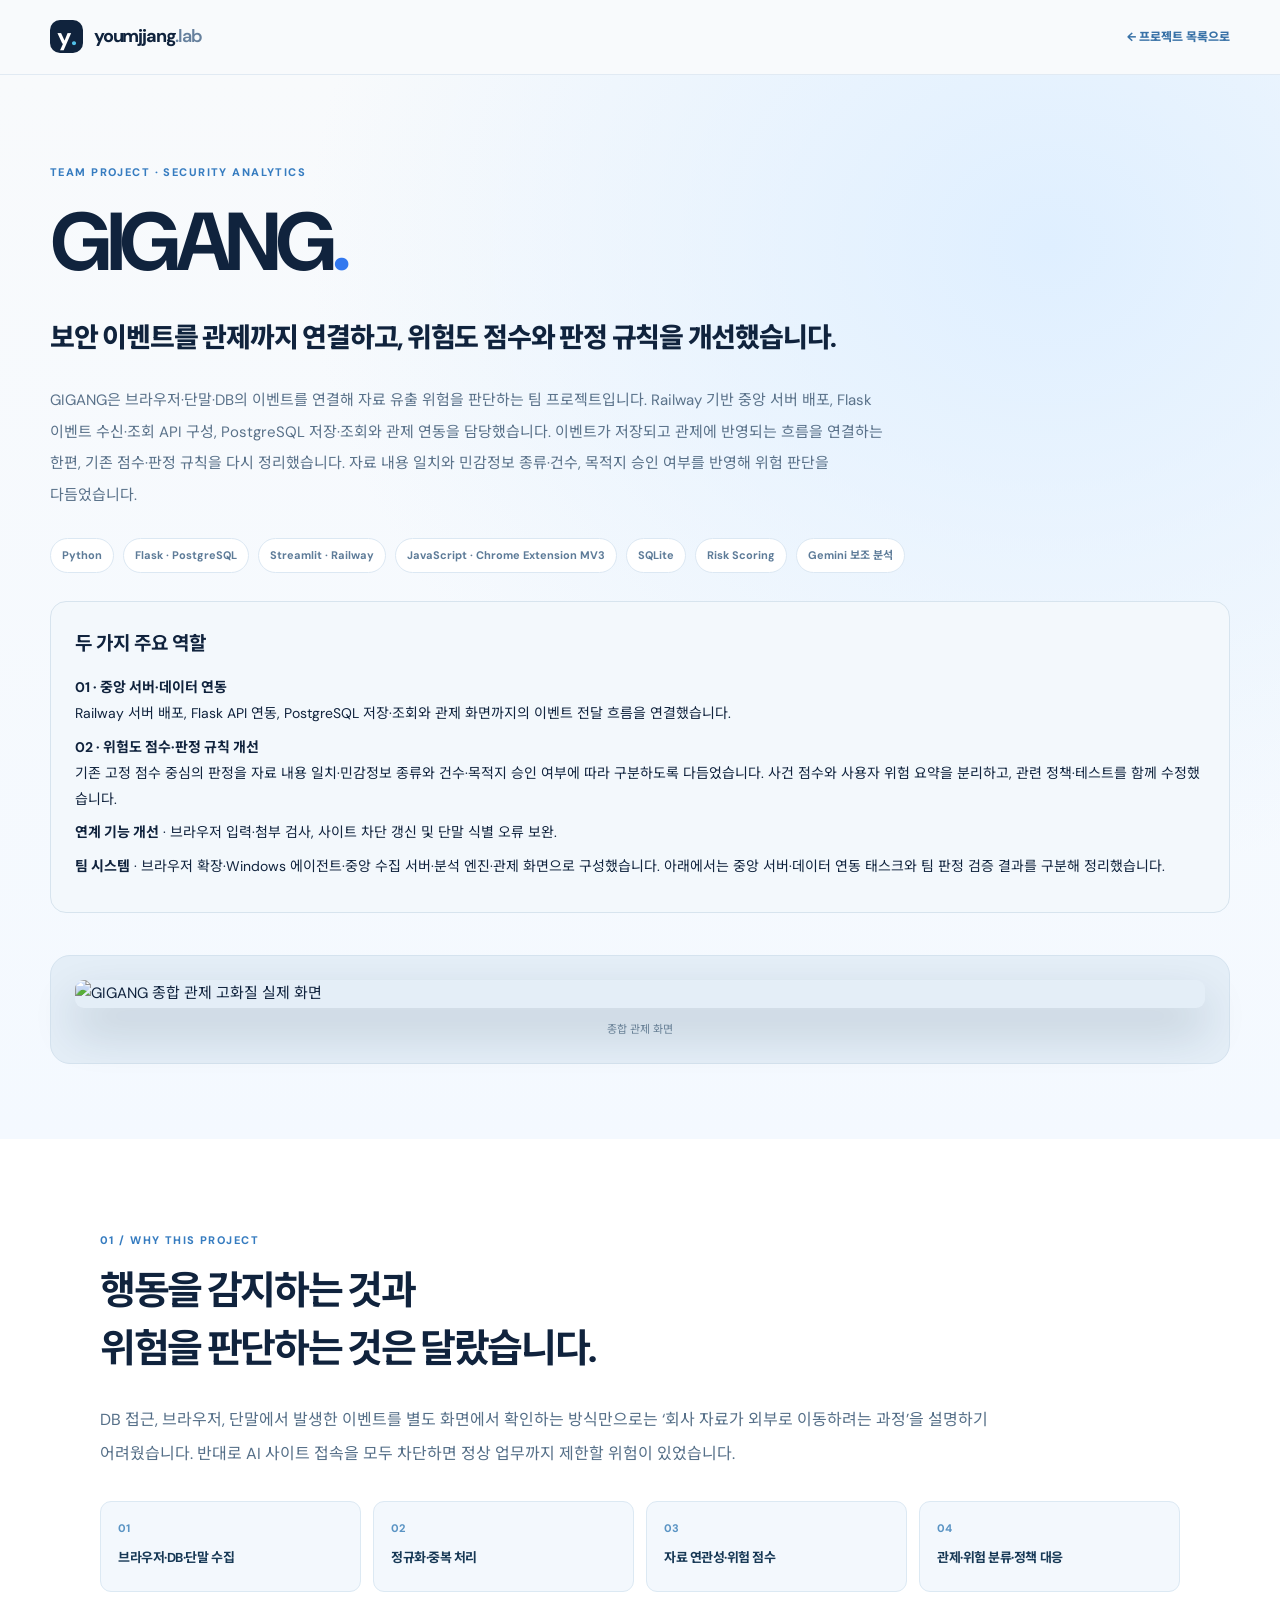
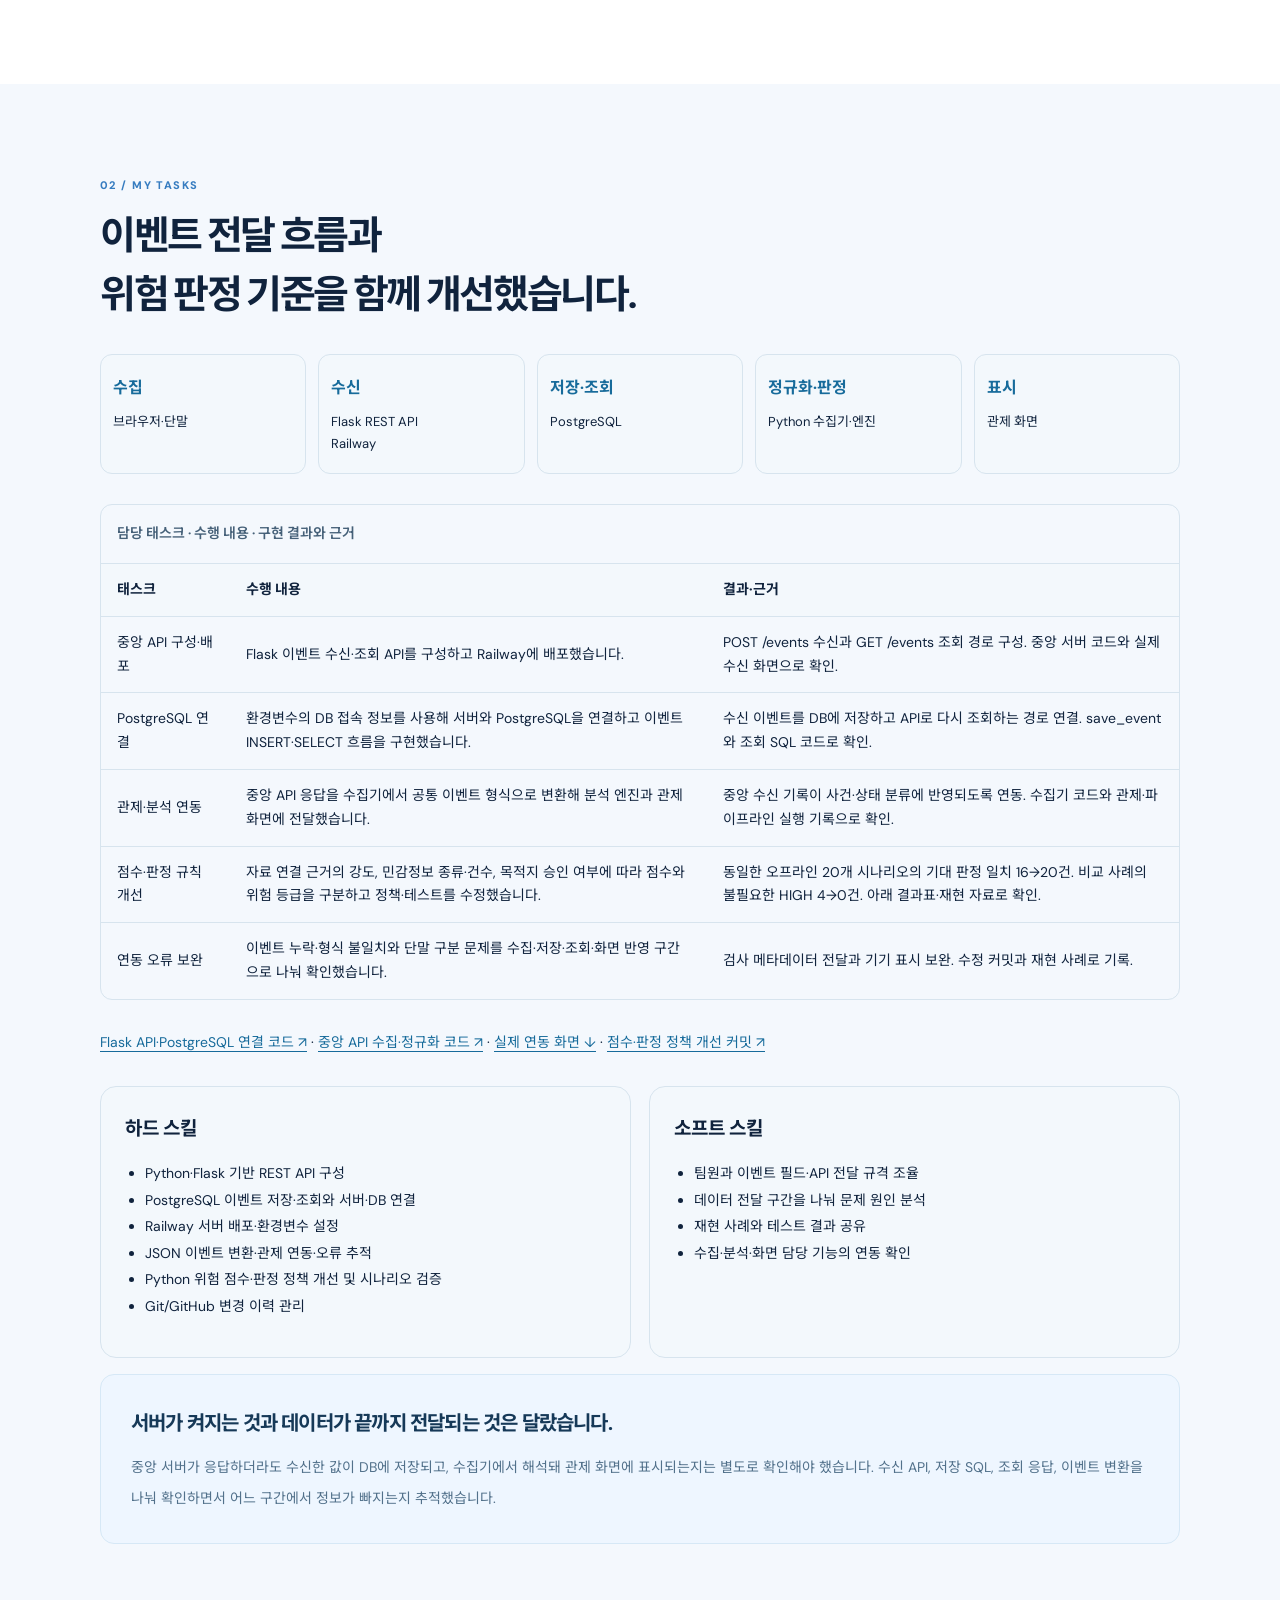
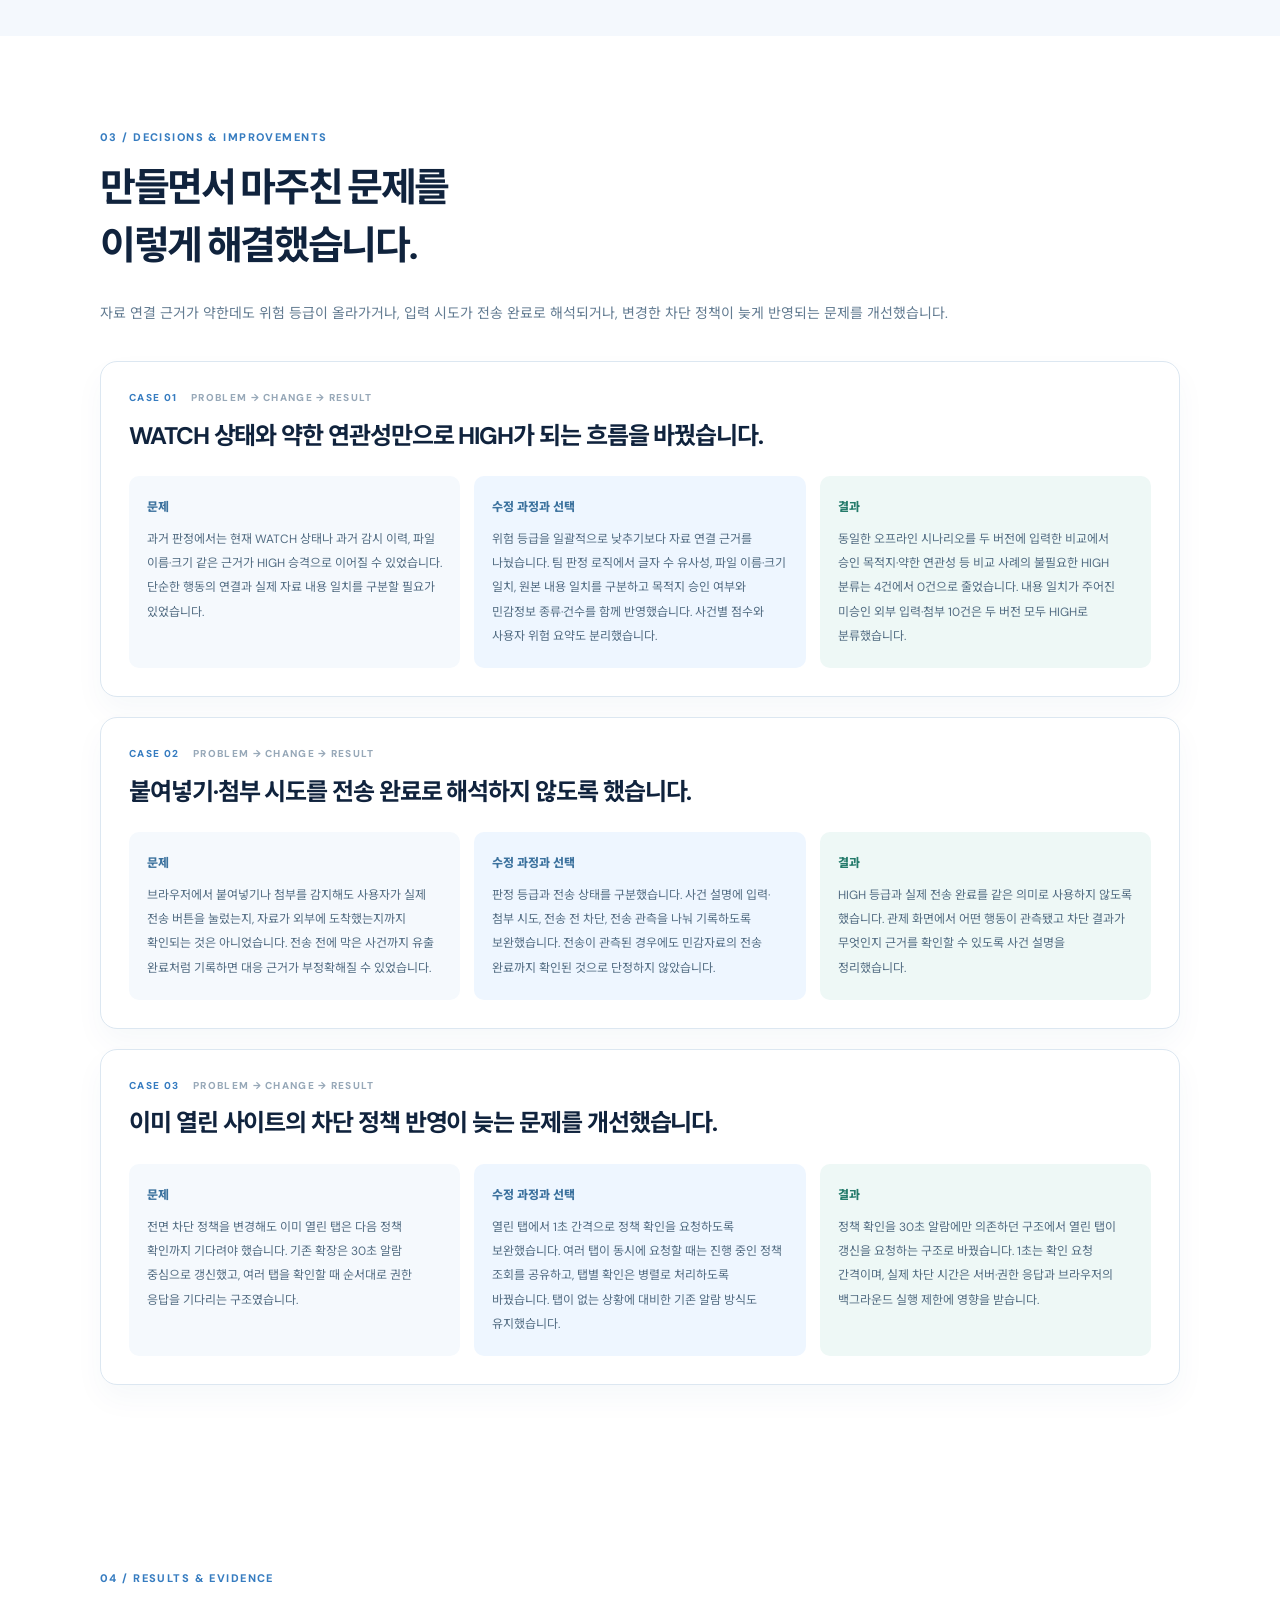
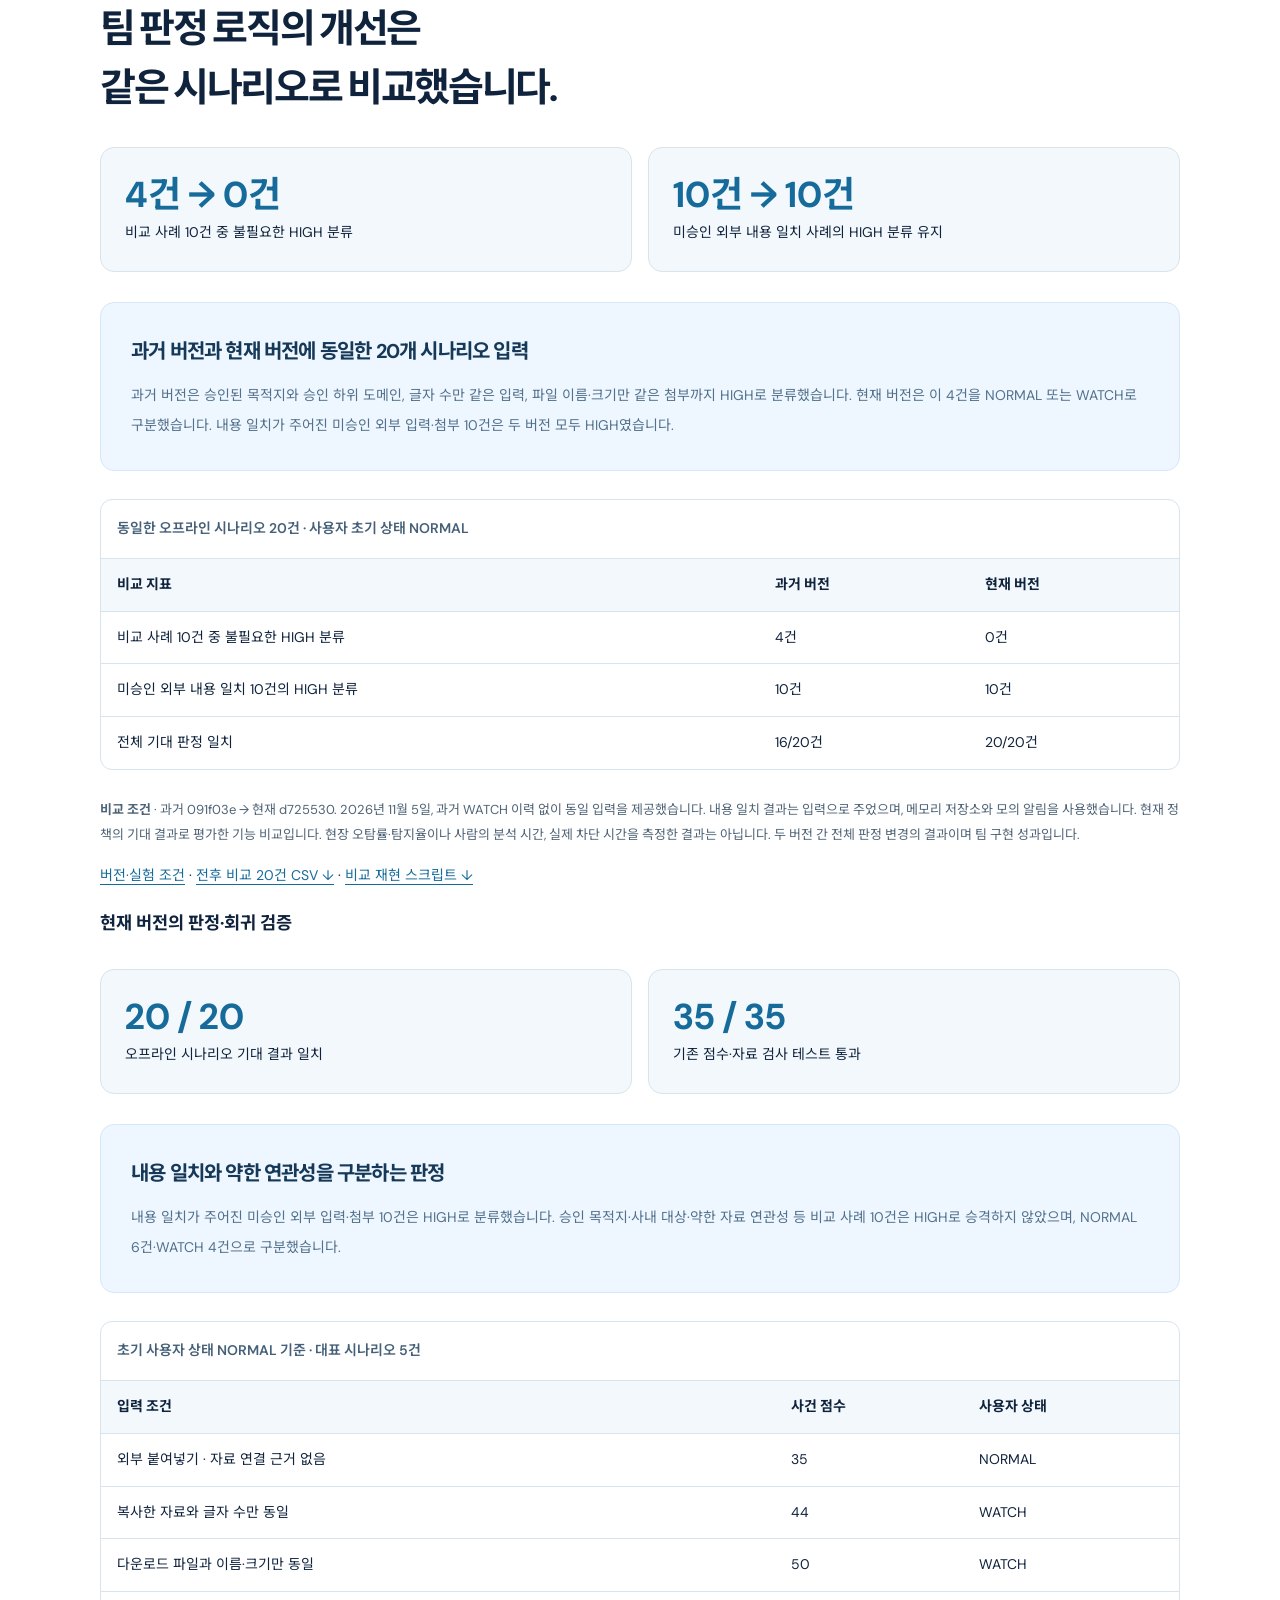
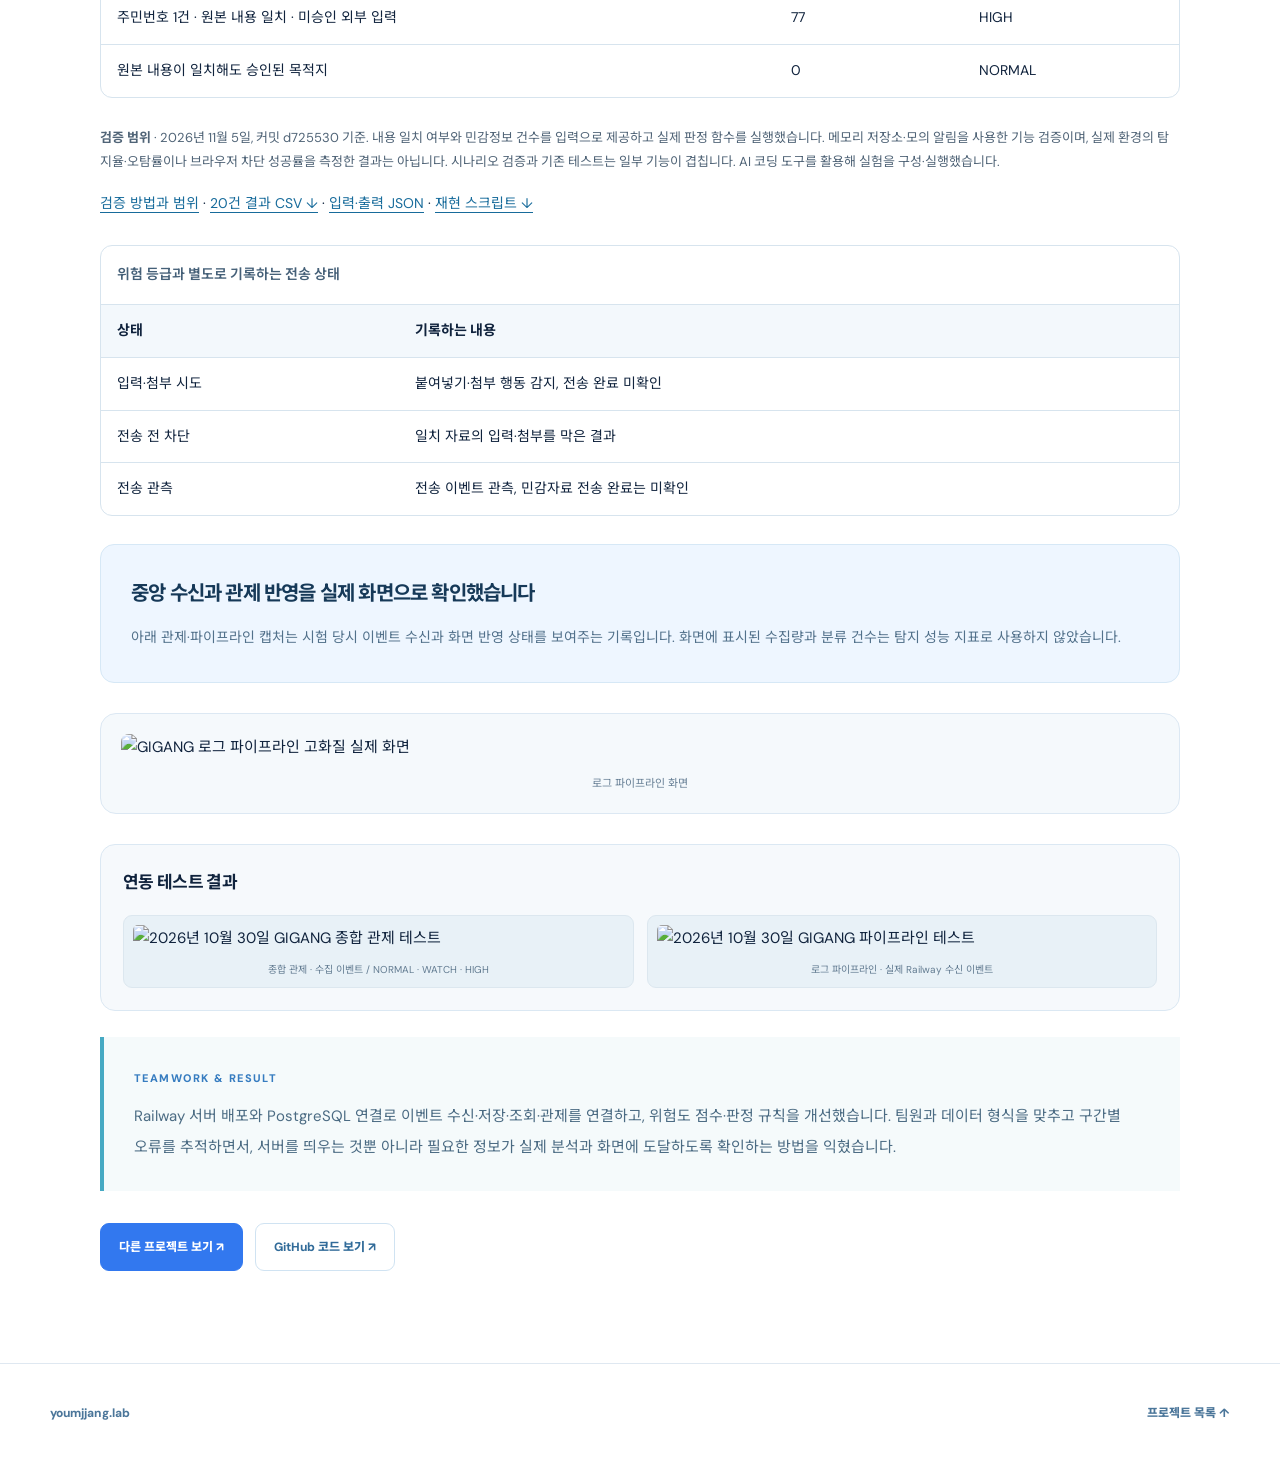
==== commit 23f019e4: "Promote risk scoring and server integration as main GIGANG contributions" ====
--- a/gigang.html
+++ b/gigang.html
@@ -10,28 +10,29 @@
 <header class="story-header"><div class="wrap story-header-inner"><a class="brand" href="./index.html"><span class="brand-icon">y<span>.</span></span>youmjjang<span class="brand-light">.lab</span></a><a class="story-back" href="./index.html#projects">← 프로젝트 목록으로</a></div></header>
 <main id="story-main"><section class="story-hero"><div class="wrap">
 <div class="story-eyebrow">TEAM PROJECT · SECURITY ANALYTICS</div><h1>GIGANG<span>.</span></h1>
-<p class="story-subtitle">중앙 서버와 DB를 연결해, 보안 이벤트가 관제 화면까지 이어지도록 구현했습니다.</p><p class="story-intro">GIGANG은 브라우저·단말·DB의 이벤트를 연결해 자료 유출 위험을 판단하는 팀 프로젝트입니다. Railway 기반 중앙 서버 배포, Flask 이벤트 수신·조회 API 구성, PostgreSQL 저장·조회와 관제 연동을 담당했습니다. 데이터가 서버에 도착한 뒤 저장되고 분석 화면에 반영되는 흐름을 연결하고, 판정과 브라우저 차단 기능도 개선했습니다.</p>
+<p class="story-subtitle">보안 이벤트를 관제까지 연결하고, 위험도 점수와 판정 규칙을 개선했습니다.</p><p class="story-intro">GIGANG은 브라우저·단말·DB의 이벤트를 연결해 자료 유출 위험을 판단하는 팀 프로젝트입니다. Railway 기반 중앙 서버 배포, Flask 이벤트 수신·조회 API 구성, PostgreSQL 저장·조회와 관제 연동을 담당했습니다. 이벤트가 저장되고 관제에 반영되는 흐름을 연결하는 한편, 기존 점수·판정 규칙을 다시 정리했습니다. 자료 내용 일치와 민감정보 종류·건수, 목적지 승인 여부를 반영해 위험 판단을 다듬었습니다.</p>
 <div class="story-tags"><span>Python</span><span>Flask · PostgreSQL</span><span>Streamlit · Railway</span><span>JavaScript · Chrome Extension MV3</span><span>SQLite</span><span>Risk Scoring</span><span>Gemini 보조 분석</span></div>
-<div class="gigang-scope"><h2>주 역할 · 중앙 서버 구축 및 보안 이벤트 수집·연동</h2><p><strong>담당 업무</strong> · Flask API 구성 → Railway 배포 → PostgreSQL 연결·저장·조회 → 관제·위험도 분석 연동.</p><p><strong>추가 기여</strong> · 위험도 판정 로직, 브라우저 입력·첨부 검사, 사이트 차단 갱신 및 단말 식별 오류 개선.</p><p><strong>팀 시스템</strong> · 브라우저 확장·Windows 에이전트·중앙 수집 서버·분석 엔진·관제 화면으로 구성했습니다. 아래에서는 중앙 서버·데이터 연동 태스크와 팀 판정 검증 결과를 구분해 정리했습니다.</p></div><figure class="story-hero-figure"><img src="https://raw.githubusercontent.com/youmjjang/youmjjang-lab/main/assets/gigang-overview-hd.png" alt="GIGANG 종합 관제 고화질 실제 화면" loading="eager"><figcaption>종합 관제 화면</figcaption></figure>
+<div class="gigang-scope"><h2>두 가지 주요 역할</h2><p><strong>01 · 중앙 서버·데이터 연동</strong><br>Railway 서버 배포, Flask API 연동, PostgreSQL 저장·조회와 관제 화면까지의 이벤트 전달 흐름을 연결했습니다.</p><p><strong>02 · 위험도 점수·판정 규칙 개선</strong><br>기존 고정 점수 중심의 판정을 자료 내용 일치·민감정보 종류와 건수·목적지 승인 여부에 따라 구분하도록 다듬었습니다. 사건 점수와 사용자 위험 요약을 분리하고, 관련 정책·테스트를 함께 수정했습니다.</p><p><strong>연계 기능 개선</strong> · 브라우저 입력·첨부 검사, 사이트 차단 갱신 및 단말 식별 오류 보완.</p><p><strong>팀 시스템</strong> · 브라우저 확장·Windows 에이전트·중앙 수집 서버·분석 엔진·관제 화면으로 구성했습니다. 아래에서는 중앙 서버·데이터 연동 태스크와 팀 판정 검증 결과를 구분해 정리했습니다.</p></div><figure class="story-hero-figure"><img src="https://raw.githubusercontent.com/youmjjang/youmjjang-lab/main/assets/gigang-overview-hd.png" alt="GIGANG 종합 관제 고화질 실제 화면" loading="eager"><figcaption>종합 관제 화면</figcaption></figure>
 </div></section>
 <section class="story-section"><div class="wrap story-width"><div class="story-label">01 / WHY THIS PROJECT</div>
 <h2>행동을 감지하는 것과<br>위험을 판단하는 것은 달랐습니다.</h2>
 <p class="story-lead">DB 접근, 브라우저, 단말에서 발생한 이벤트를 별도 화면에서 확인하는 방식만으로는 ‘회사 자료가 외부로 이동하려는 과정’을 설명하기 어려웠습니다. 반대로 AI 사이트 접속을 모두 차단하면 정상 업무까지 제한할 위험이 있었습니다.</p>
 <div class="story-flow"><div><small>01</small><b>브라우저·DB·단말 수집</b></div><div><small>02</small><b>정규화·중복 처리</b></div><div><small>03</small><b>자료 연관성·위험 점수</b></div><div><small>04</small><b>관제·위험 분류·정책 대응</b></div></div></div></section>
 <section class="story-section story-section-alt"><div class="wrap story-width"><div class="story-label">02 / MY TASKS</div>
-<h2>이벤트 수신부터 DB 저장,<br>관제 조회까지 연결했습니다.</h2>
+<h2>이벤트 전달 흐름과<br>위험 판정 기준을 함께 개선했습니다.</h2>
 <ol class="gigang-pipeline" aria-label="보안 이벤트 데이터 흐름"><li><b>수집</b><span>브라우저·단말</span></li><li><b>수신</b><span>Flask REST API<br>Railway</span></li><li><b>저장·조회</b><span>PostgreSQL</span></li><li><b>정규화·판정</b><span>Python 수집기·엔진</span></li><li><b>표시</b><span>관제 화면</span></li></ol>
 <div class="gigang-table-wrap" role="region" aria-label="중앙 서버 담당 태스크와 결과 근거" tabindex="0"><table class="gigang-table"><caption>담당 태스크 · 수행 내용 · 구현 결과와 근거</caption><thead><tr><th scope="col">태스크</th><th scope="col">수행 내용</th><th scope="col">결과·근거</th></tr></thead><tbody>
 <tr><td>중앙 API 구성·배포</td><td>Flask 이벤트 수신·조회 API를 구성하고 Railway에 배포했습니다.</td><td>POST /events 수신과 GET /events 조회 경로 구성. 중앙 서버 코드와 실제 수신 화면으로 확인.</td></tr>
 <tr><td>PostgreSQL 연결</td><td>환경변수의 DB 접속 정보를 사용해 서버와 PostgreSQL을 연결하고 이벤트 INSERT·SELECT 흐름을 구현했습니다.</td><td>수신 이벤트를 DB에 저장하고 API로 다시 조회하는 경로 연결. save_event와 조회 SQL 코드로 확인.</td></tr>
 <tr><td>관제·분석 연동</td><td>중앙 API 응답을 수집기에서 공통 이벤트 형식으로 변환해 분석 엔진과 관제 화면에 전달했습니다.</td><td>중앙 수신 기록이 사건·상태 분류에 반영되도록 연동. 수집기 코드와 관제·파이프라인 실행 기록으로 확인.</td></tr>
+<tr><td>점수·판정 규칙 개선</td><td>자료 연결 근거의 강도, 민감정보 종류·건수, 목적지 승인 여부에 따라 점수와 위험 등급을 구분하고 정책·테스트를 수정했습니다.</td><td>동일한 오프라인 20개 시나리오의 기대 판정 일치 16→20건. 비교 사례의 불필요한 HIGH 4→0건. 아래 결과표·재현 자료로 확인.</td></tr>
 <tr><td>연동 오류 보완</td><td>이벤트 누락·형식 불일치와 단말 구분 문제를 수집·저장·조회·화면 반영 구간으로 나눠 확인했습니다.</td><td>검사 메타데이터 전달과 기기 표시 보완. 수정 커밋과 재현 사례로 기록.</td></tr>
 </tbody></table></div>
-<p class="gigang-links"><a href="https://github.com/dldaudlee36/GIGANG/blob/aa0c51eedd5054fcc0d5d9a93aeead33bd9e4dc2/source/railway_server/app.py" target="_blank" rel="noopener">Flask API·PostgreSQL 연결 코드 ↗</a> · <a href="https://github.com/dldaudlee36/GIGANG/blob/aa0c51eedd5054fcc0d5d9a93aeead33bd9e4dc2/gigang/collectors/team_collector.py" target="_blank" rel="noopener">중앙 API 수집·정규화 코드 ↗</a> · <a href="#gigang-live-evidence">실제 연동 화면 ↓</a></p>
-<div class="gigang-skill-grid"><div class="gigang-scope"><h3>하드 스킬</h3><ul><li>Python·Flask 기반 REST API 구성</li><li>PostgreSQL 이벤트 저장·조회와 서버·DB 연결</li><li>Railway 서버 배포·환경변수 설정</li><li>JSON 이벤트 변환·관제 연동·오류 추적</li><li>Git/GitHub 변경 이력 관리</li></ul></div><div class="gigang-scope"><h3>소프트 스킬</h3><ul><li>팀원과 이벤트 필드·API 전달 규격 조율</li><li>데이터 전달 구간을 나눠 문제 원인 분석</li><li>재현 사례와 테스트 결과 공유</li><li>수집·분석·화면 담당 기능의 연동 확인</li></ul></div></div>
+<p class="gigang-links"><a href="https://github.com/dldaudlee36/GIGANG/blob/aa0c51eedd5054fcc0d5d9a93aeead33bd9e4dc2/source/railway_server/app.py" target="_blank" rel="noopener">Flask API·PostgreSQL 연결 코드 ↗</a> · <a href="https://github.com/dldaudlee36/GIGANG/blob/aa0c51eedd5054fcc0d5d9a93aeead33bd9e4dc2/gigang/collectors/team_collector.py" target="_blank" rel="noopener">중앙 API 수집·정규화 코드 ↗</a> · <a href="#gigang-live-evidence">실제 연동 화면 ↓</a> · <a href="https://github.com/dldaudlee36/GIGANG/commit/a39def1045eff9206da9ff36500d9db72b1d93ae" target="_blank" rel="noopener">점수·판정 정책 개선 커밋 ↗</a></p>
+<div class="gigang-skill-grid"><div class="gigang-scope"><h3>하드 스킬</h3><ul><li>Python·Flask 기반 REST API 구성</li><li>PostgreSQL 이벤트 저장·조회와 서버·DB 연결</li><li>Railway 서버 배포·환경변수 설정</li><li>JSON 이벤트 변환·관제 연동·오류 추적</li><li>Python 위험 점수·판정 정책 개선 및 시나리오 검증</li><li>Git/GitHub 변경 이력 관리</li></ul></div><div class="gigang-scope"><h3>소프트 스킬</h3><ul><li>팀원과 이벤트 필드·API 전달 규격 조율</li><li>데이터 전달 구간을 나눠 문제 원인 분석</li><li>재현 사례와 테스트 결과 공유</li><li>수집·분석·화면 담당 기능의 연동 확인</li></ul></div></div>
 <div class="story-result"><h3>서버가 켜지는 것과 데이터가 끝까지 전달되는 것은 달랐습니다.</h3><p>중앙 서버가 응답하더라도 수신한 값이 DB에 저장되고, 수집기에서 해석돼 관제 화면에 표시되는지는 별도로 확인해야 했습니다. 수신 API, 저장 SQL, 조회 응답, 이벤트 변환을 나눠 확인하면서 어느 구간에서 정보가 빠지는지 추적했습니다.</p></div>
 </div></section>
-<section class="story-section"><div class="wrap story-width"><div class="story-label">03 / ADDITIONAL IMPROVEMENTS</div>
+<section class="story-section"><div class="wrap story-width"><div class="story-label">03 / DECISIONS & IMPROVEMENTS</div>
 <h2>만들면서 마주친 문제를<br>이렇게 해결했습니다.</h2>
 <p class="story-section-intro">자료 연결 근거가 약한데도 위험 등급이 올라가거나, 입력 시도가 전송 완료로 해석되거나, 변경한 차단 정책이 늦게 반영되는 문제를 개선했습니다.</p>
 <div class="story-cases"><article class="story-case"><div class="story-case-number">CASE 01 <span>PROBLEM → CHANGE → RESULT</span></div><h3>WATCH 상태와 약한 연관성만으로 HIGH가 되는 흐름을 바꿨습니다.</h3><div class="story-case-steps"><div><span>문제</span><p>과거 판정에서는 현재 WATCH 상태나 과거 감시 이력, 파일 이름·크기 같은 근거가 HIGH 승격으로 이어질 수 있었습니다. 단순한 행동의 연결과 실제 자료 내용 일치를 구분할 필요가 있었습니다.</p></div><div><span>수정 과정과 선택</span><p>위험 등급을 일괄적으로 낮추기보다 자료 연결 근거를 나눴습니다. 팀 판정 로직에서 글자 수 유사성, 파일 이름·크기 일치, 원본 내용 일치를 구분하고 목적지 승인 여부와 민감정보 종류·건수를 함께 반영했습니다. 사건별 점수와 사용자 위험 요약도 분리했습니다.</p></div><div><span>결과</span><p>동일한 오프라인 시나리오를 두 버전에 입력한 비교에서 승인 목적지·약한 연관성 등 비교 사례의 불필요한 HIGH 분류는 4건에서 0건으로 줄었습니다. 내용 일치가 주어진 미승인 외부 입력·첨부 10건은 두 버전 모두 HIGH로 분류했습니다.</p></div></div></article><article class="story-case"><div class="story-case-number">CASE 02 <span>PROBLEM → CHANGE → RESULT</span></div><h3>붙여넣기·첨부 시도를 전송 완료로 해석하지 않도록 했습니다.</h3><div class="story-case-steps"><div><span>문제</span><p>브라우저에서 붙여넣기나 첨부를 감지해도 사용자가 실제 전송 버튼을 눌렀는지, 자료가 외부에 도착했는지까지 확인되는 것은 아니었습니다. 전송 전에 막은 사건까지 유출 완료처럼 기록하면 대응 근거가 부정확해질 수 있었습니다.</p></div><div><span>수정 과정과 선택</span><p>판정 등급과 전송 상태를 구분했습니다. 사건 설명에 입력·첨부 시도, 전송 전 차단, 전송 관측을 나눠 기록하도록 보완했습니다. 전송이 관측된 경우에도 민감자료의 전송 완료까지 확인된 것으로 단정하지 않았습니다.</p></div><div><span>결과</span><p>HIGH 등급과 실제 전송 완료를 같은 의미로 사용하지 않도록 했습니다. 관제 화면에서 어떤 행동이 관측됐고 차단 결과가 무엇인지 근거를 확인할 수 있도록 사건 설명을 정리했습니다.</p></div></div></article><article class="story-case"><div class="story-case-number">CASE 03 <span>PROBLEM → CHANGE → RESULT</span></div><h3>이미 열린 사이트의 차단 정책 반영이 늦는 문제를 개선했습니다.</h3><div class="story-case-steps"><div><span>문제</span><p>전면 차단 정책을 변경해도 이미 열린 탭은 다음 정책 확인까지 기다려야 했습니다. 기존 확장은 30초 알람 중심으로 갱신했고, 여러 탭을 확인할 때 순서대로 권한 응답을 기다리는 구조였습니다.</p></div><div><span>수정 과정과 선택</span><p>열린 탭에서 1초 간격으로 정책 확인을 요청하도록 보완했습니다. 여러 탭이 동시에 요청할 때는 진행 중인 정책 조회를 공유하고, 탭별 확인은 병렬로 처리하도록 바꿨습니다. 탭이 없는 상황에 대비한 기존 알람 방식도 유지했습니다.</p></div><div><span>결과</span><p>정책 확인을 30초 알람에만 의존하던 구조에서 열린 탭이 갱신을 요청하는 구조로 바꿨습니다. 1초는 확인 요청 간격이며, 실제 차단 시간은 서버·권한 응답과 브라우저의 백그라운드 실행 제한에 영향을 받습니다.</p></div></div></article></div></div></section>
@@ -56,7 +57,7 @@
 <div class="test-photos-grid">
 <figure><img src="https://raw.githubusercontent.com/youmjjang/youmjjang-lab/main/assets/gigang-overview-test-hd.webp" loading="lazy" alt="2026년 10월 30일 GIGANG 종합 관제 테스트"><figcaption>종합 관제 · 수집 이벤트 / NORMAL · WATCH · HIGH</figcaption></figure>
 <figure><img src="https://raw.githubusercontent.com/youmjjang/youmjjang-lab/main/assets/gigang-pipeline-test-hd.webp" loading="lazy" alt="2026년 10월 30일 GIGANG 파이프라인 테스트"><figcaption>로그 파이프라인 · 실제 Railway 수신 이벤트</figcaption></figure>
-</div></div><div class="story-reflection"><span>TEAMWORK & RESULT</span><p>Railway 서버 배포와 PostgreSQL 연결을 수행하며 이벤트 수신·저장·조회·관제를 하나의 흐름으로 연결했습니다. 팀원과 데이터 형식을 맞추고 구간별 오류를 추적하면서, 서버를 띄우는 것뿐 아니라 필요한 정보가 실제 분석과 화면에 도달하도록 확인하는 방법을 익혔습니다.</p></div>
+</div></div><div class="story-reflection"><span>TEAMWORK & RESULT</span><p>Railway 서버 배포와 PostgreSQL 연결로 이벤트 수신·저장·조회·관제를 연결하고, 위험도 점수·판정 규칙을 개선했습니다. 팀원과 데이터 형식을 맞추고 구간별 오류를 추적하면서, 서버를 띄우는 것뿐 아니라 필요한 정보가 실제 분석과 화면에 도달하도록 확인하는 방법을 익혔습니다.</p></div>
 <div class="story-cta"><a class="story-button story-button-primary" href="./index.html#projects">다른 프로젝트 보기 ↗</a><a class="story-button" href="https://github.com/dldaudlee36/GIGANG" target="_blank" rel="noopener noreferrer">GitHub 코드 보기 ↗</a></div>
 </div></section>
 </main><footer class="story-footer"><div class="wrap"><a href="./index.html">youmjjang.lab</a><a href="./index.html#projects">프로젝트 목록 ↑</a></div></footer>
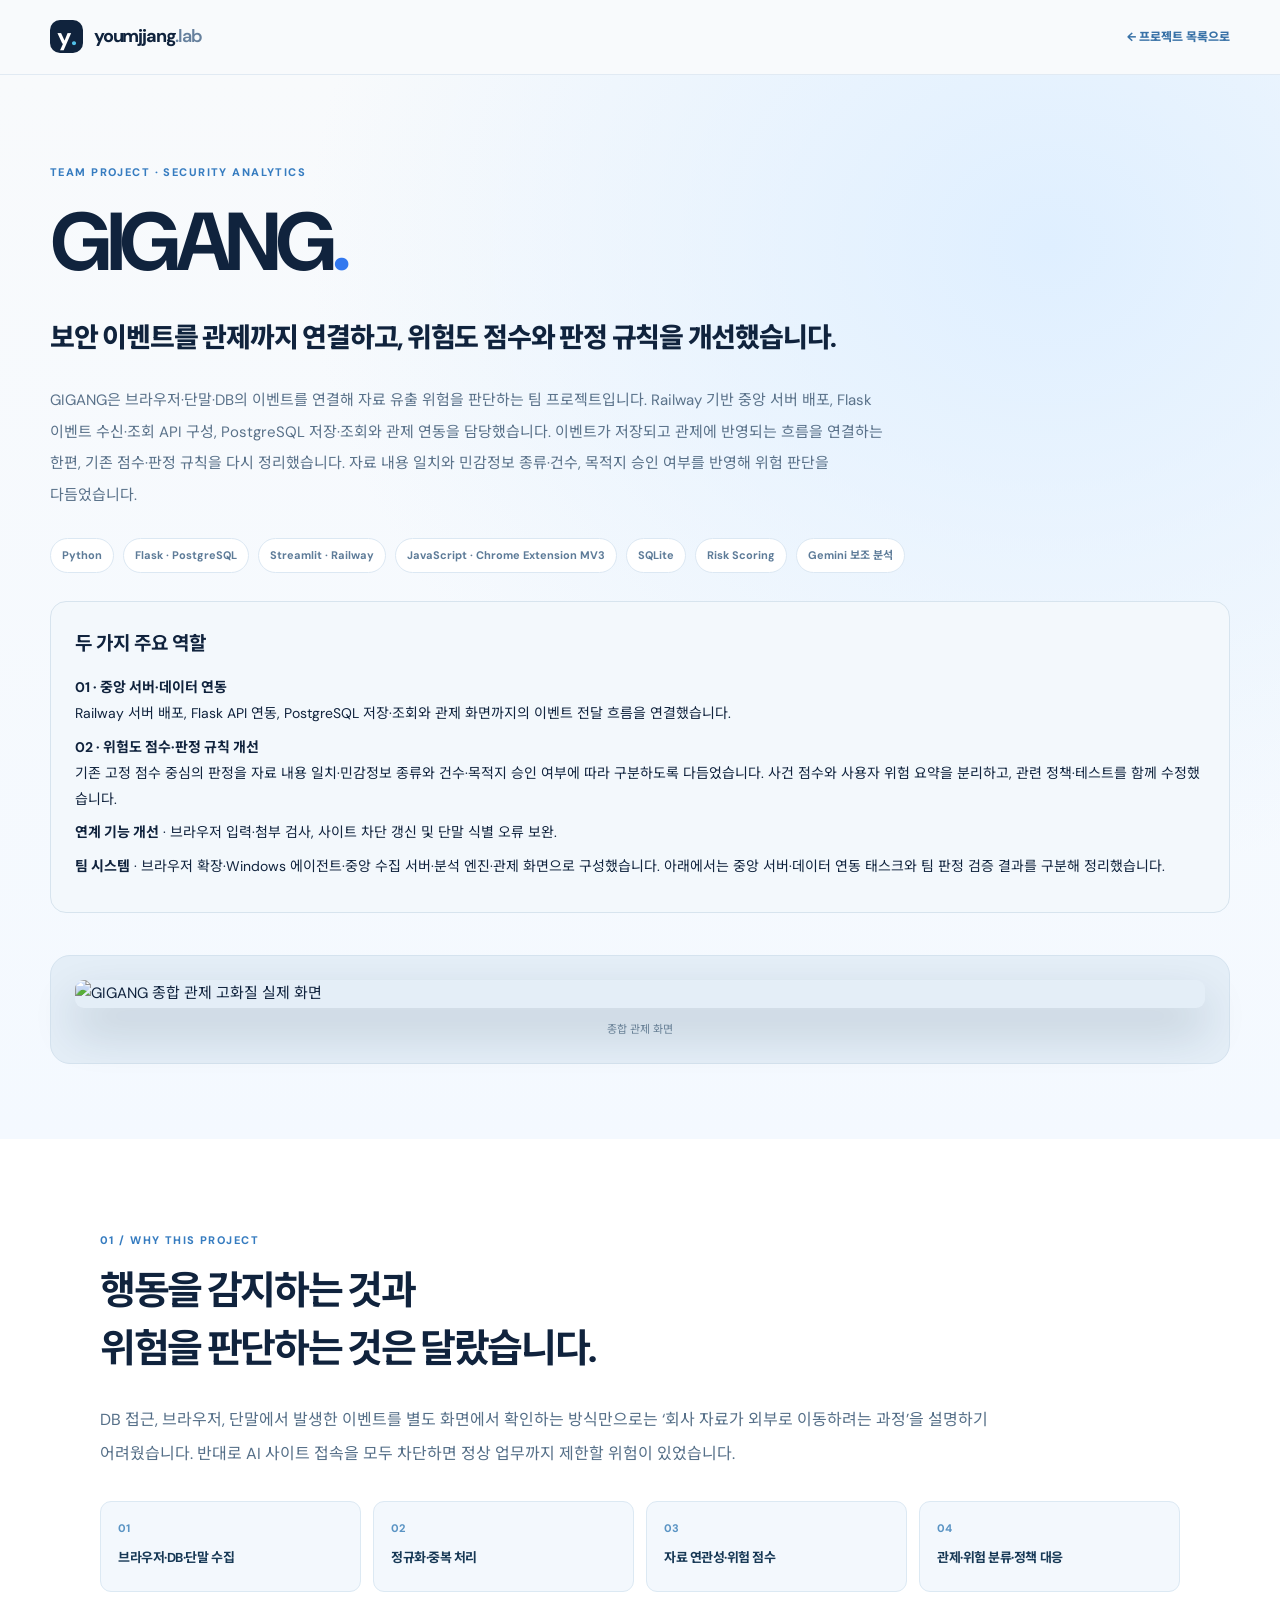
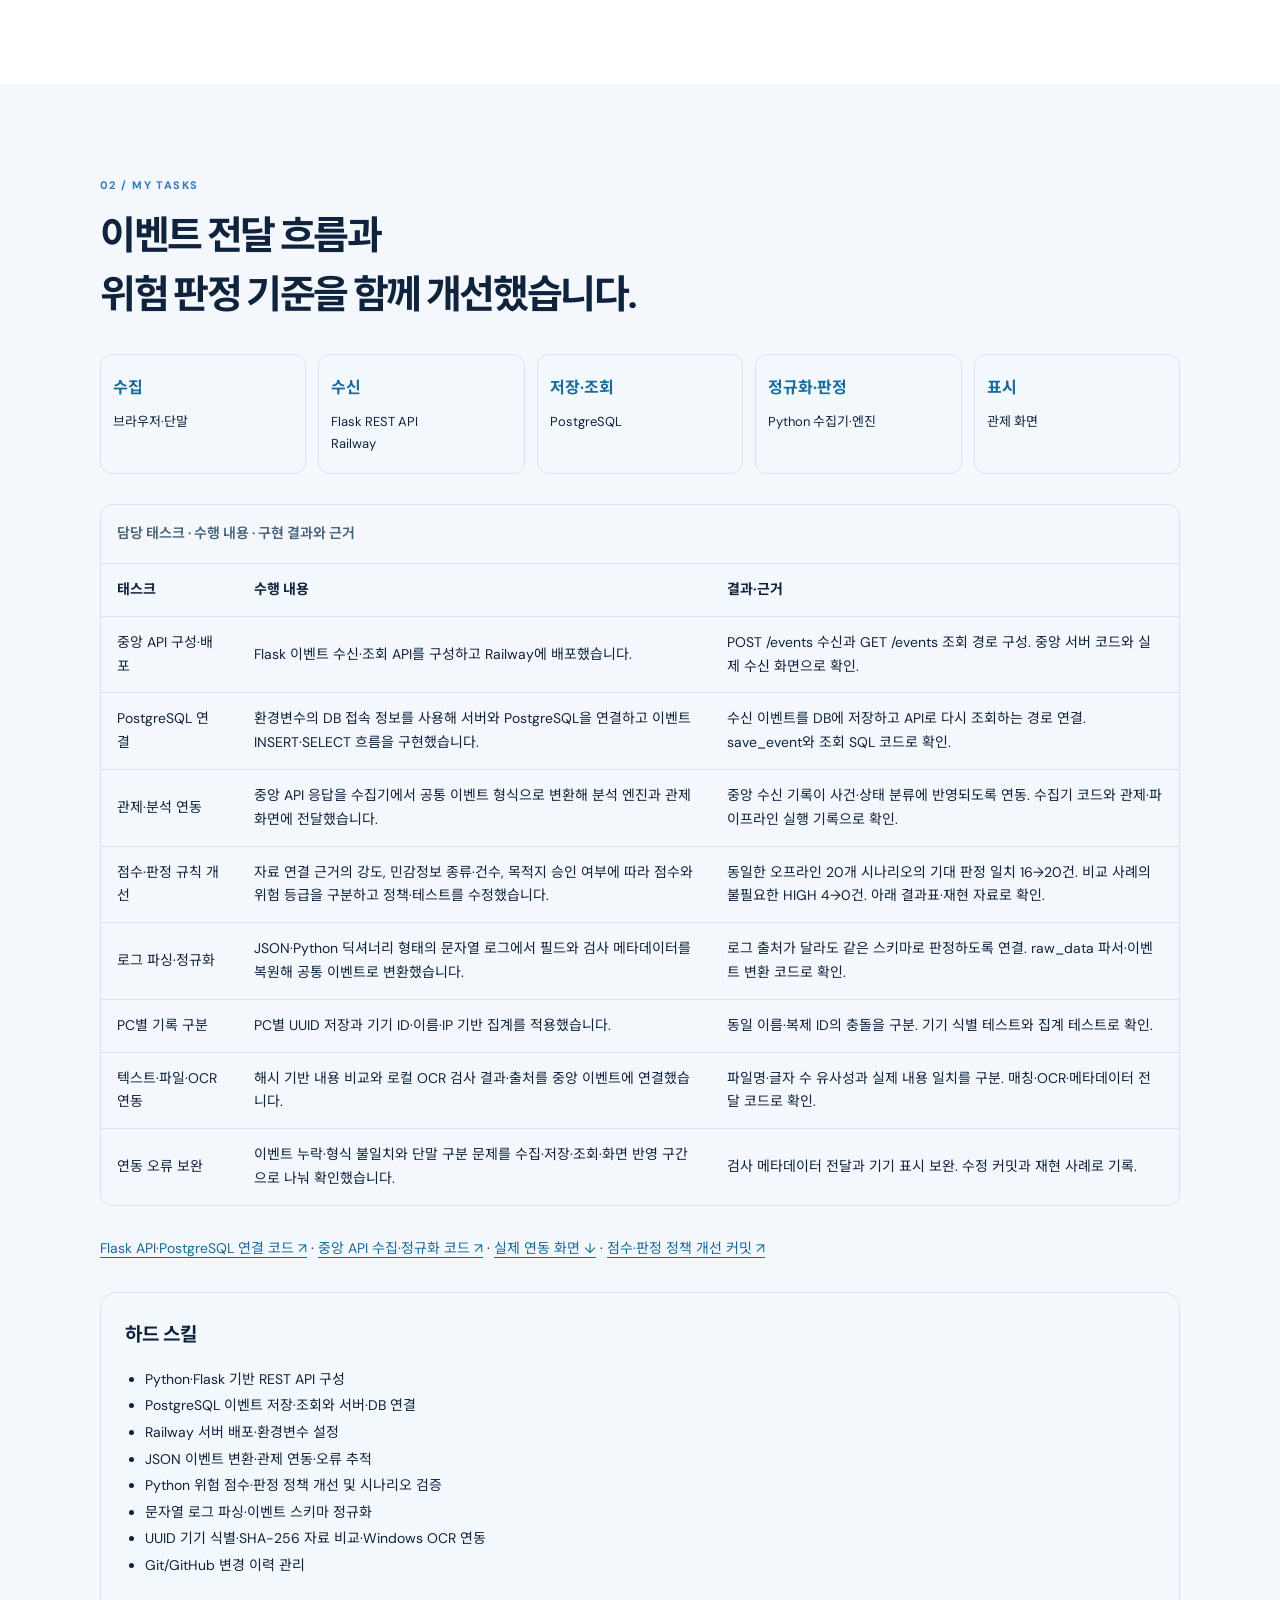
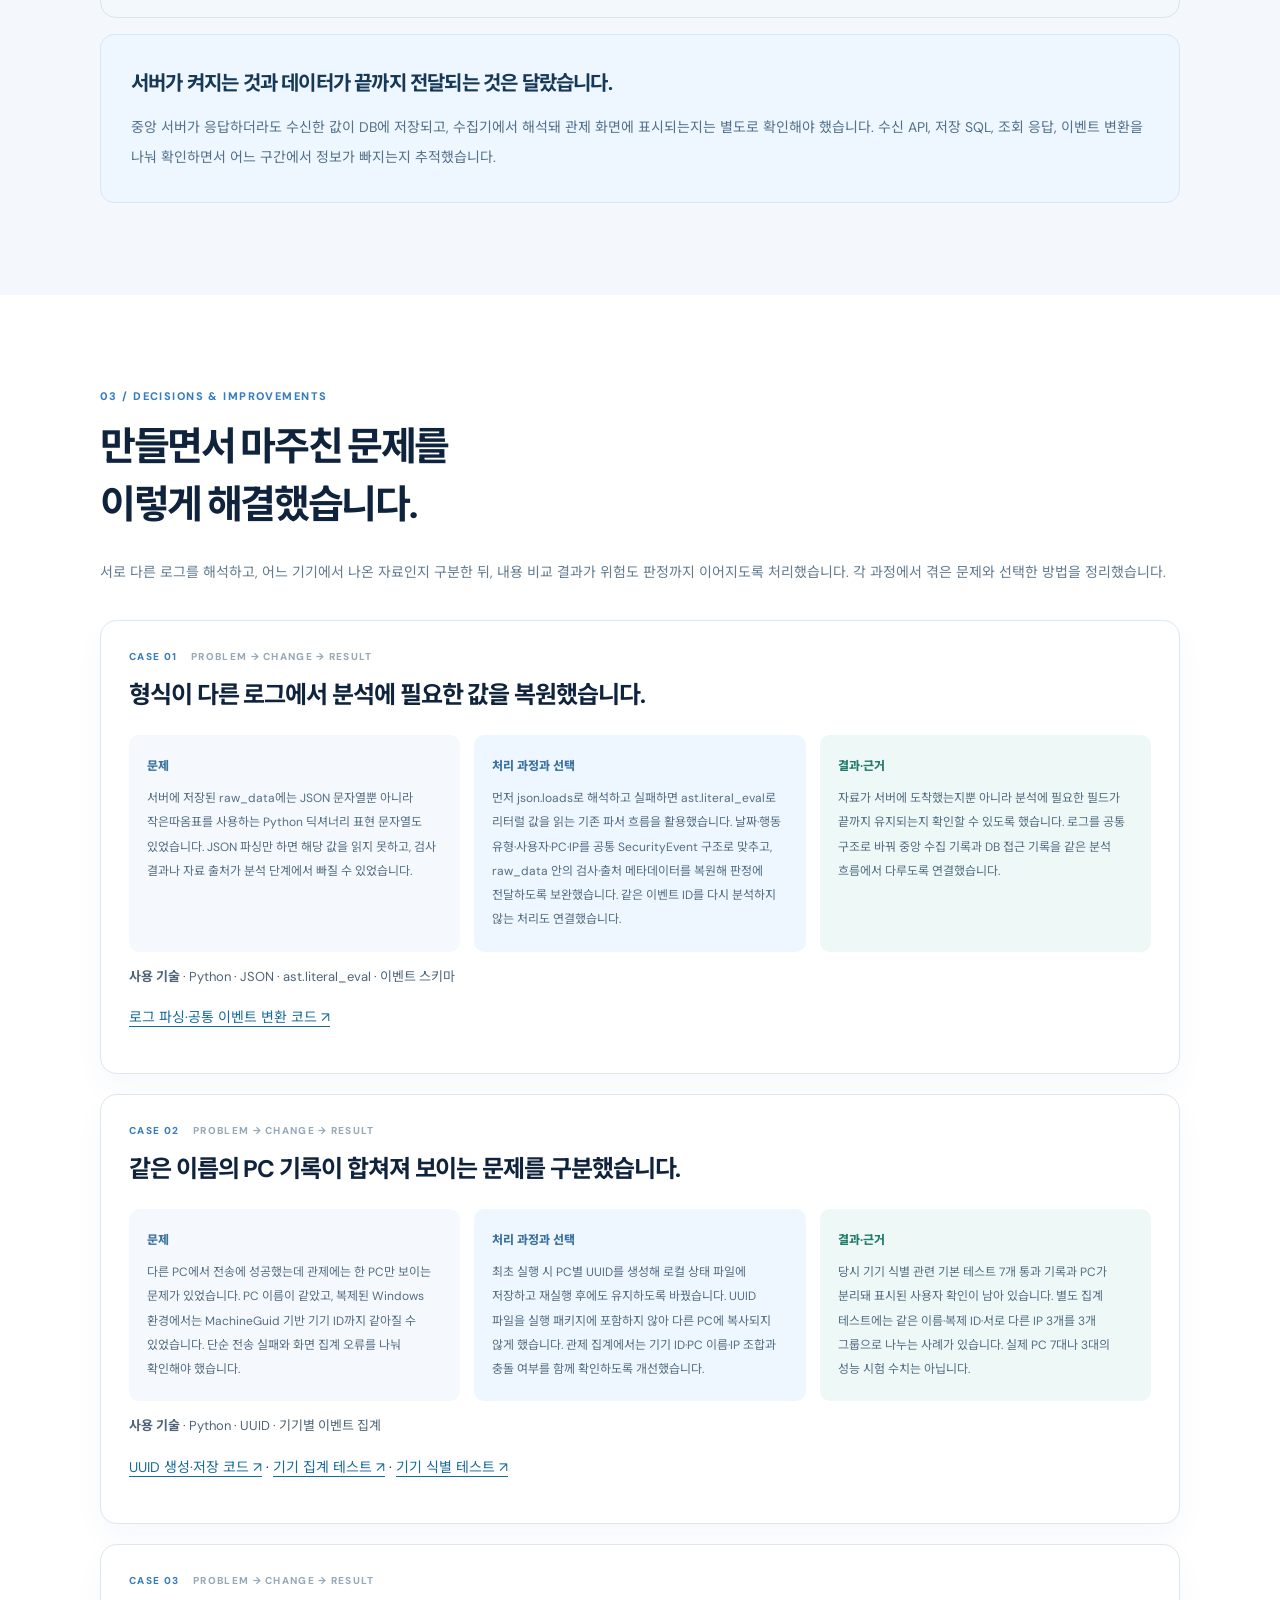
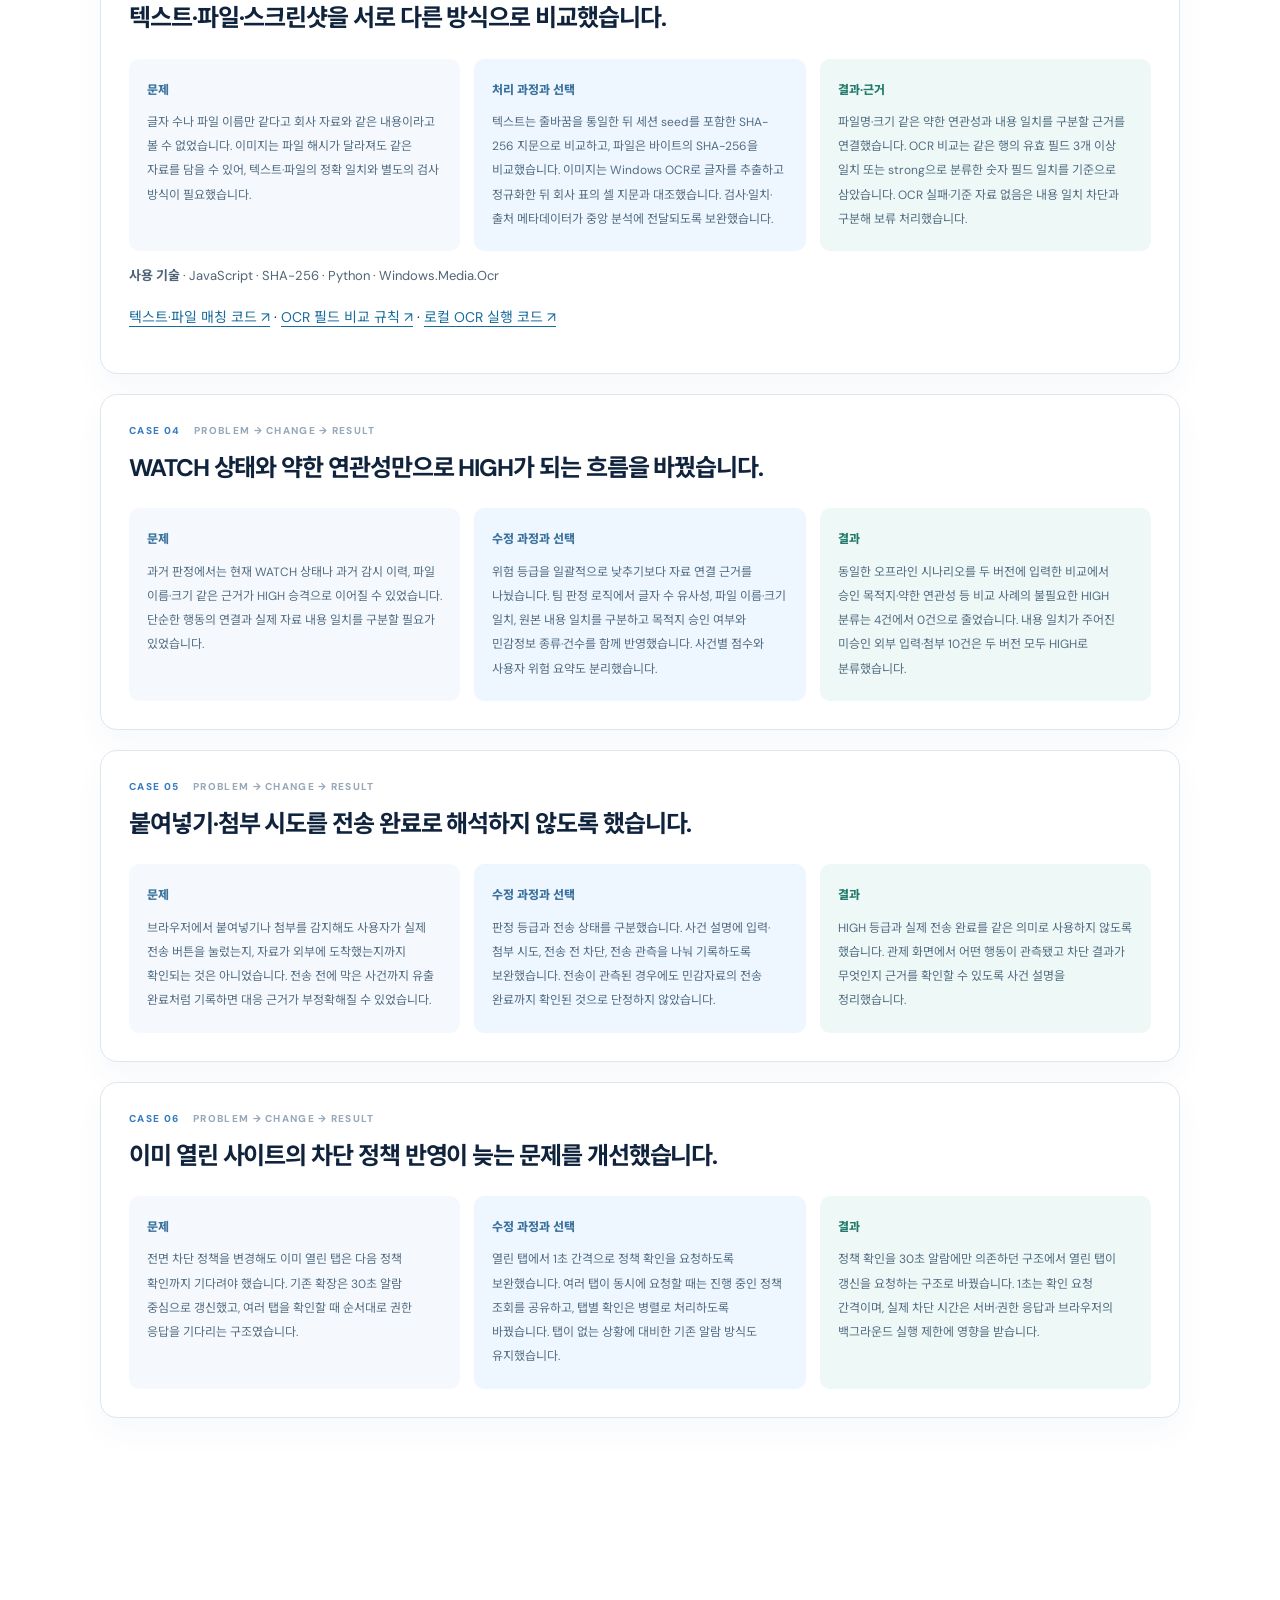
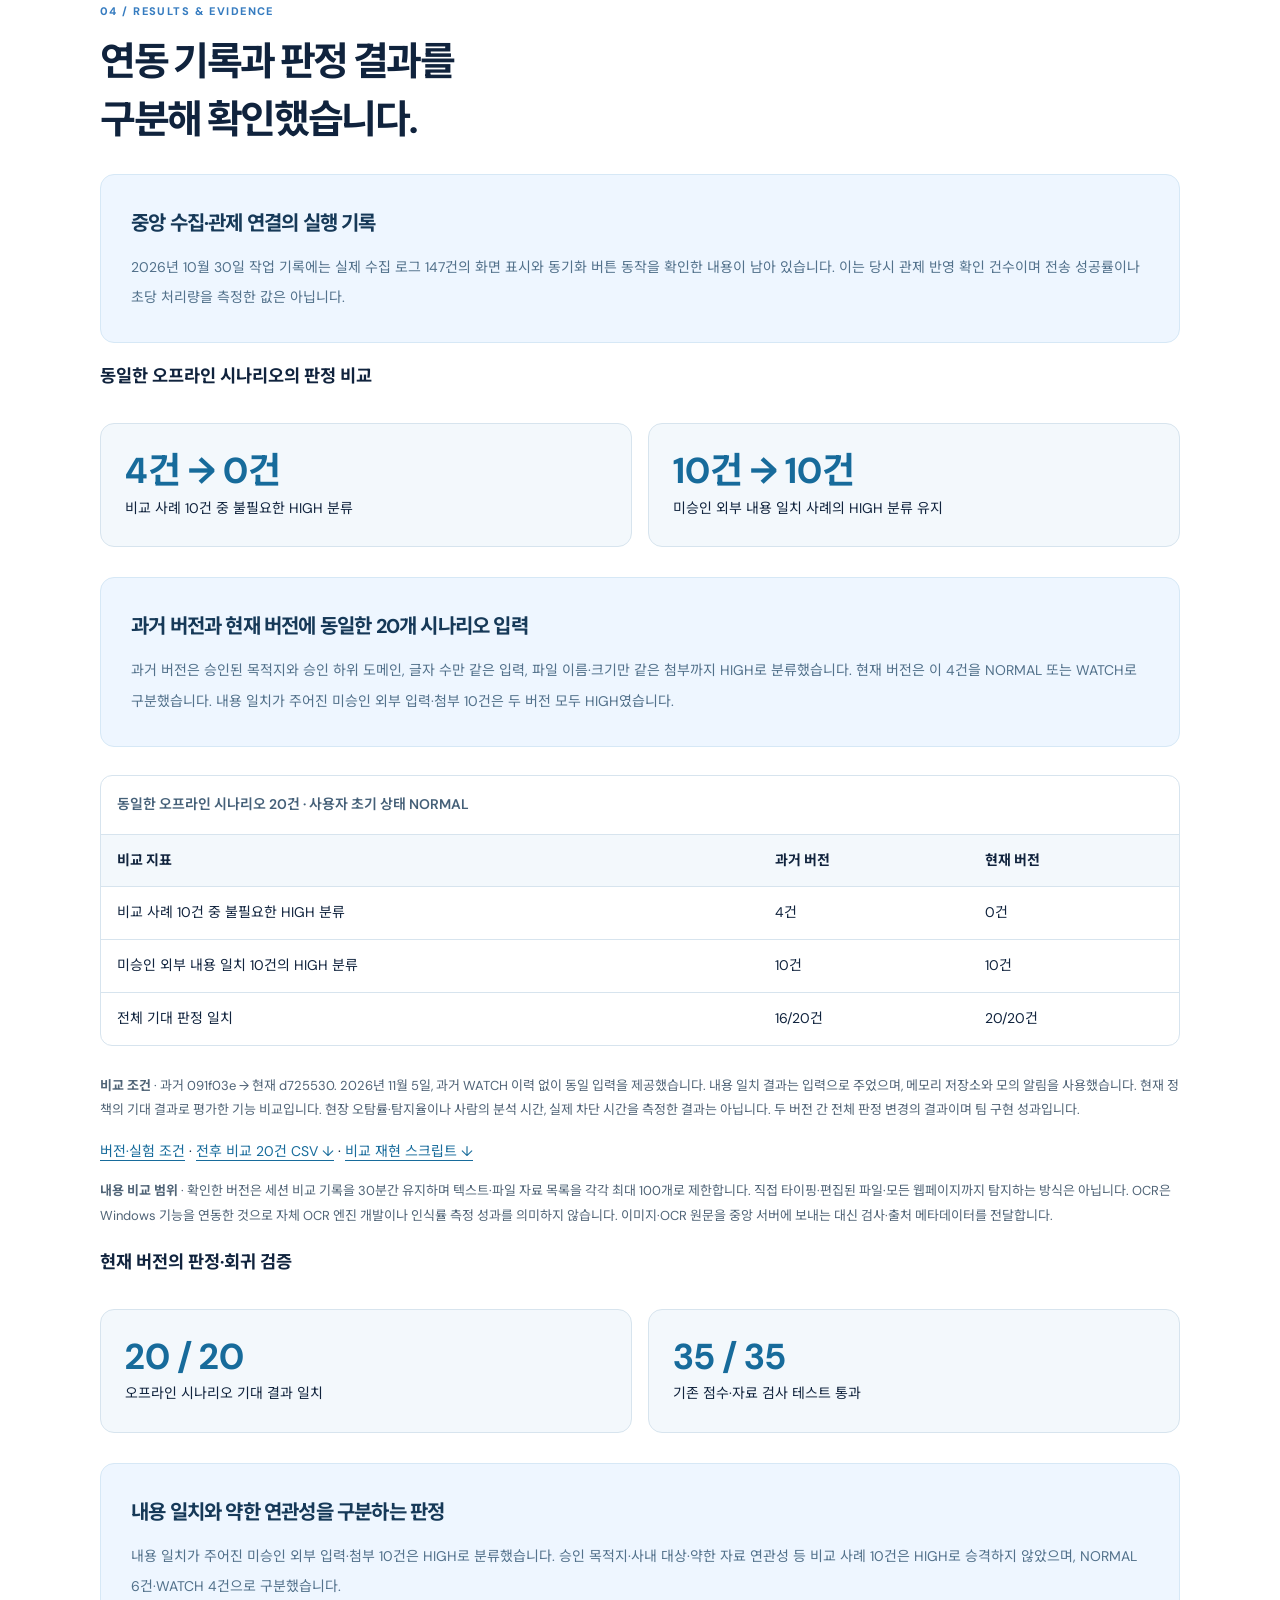
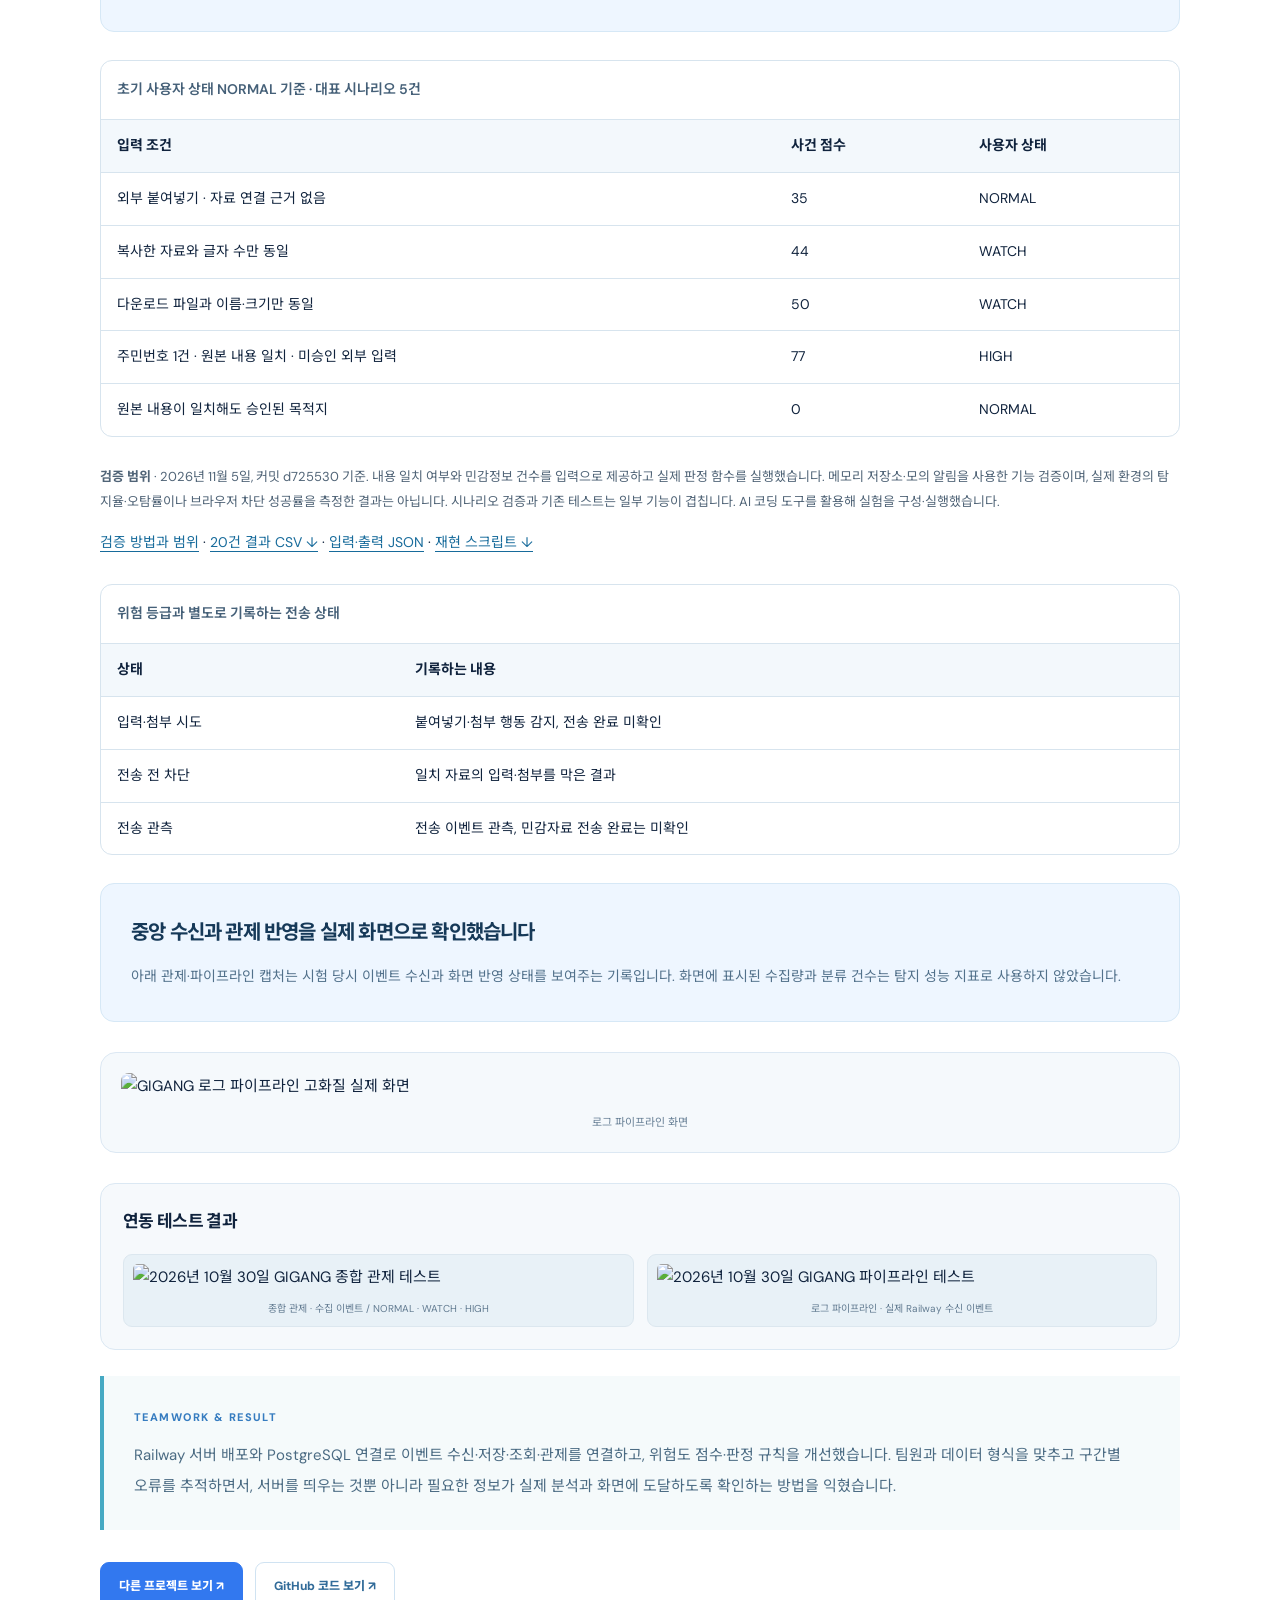
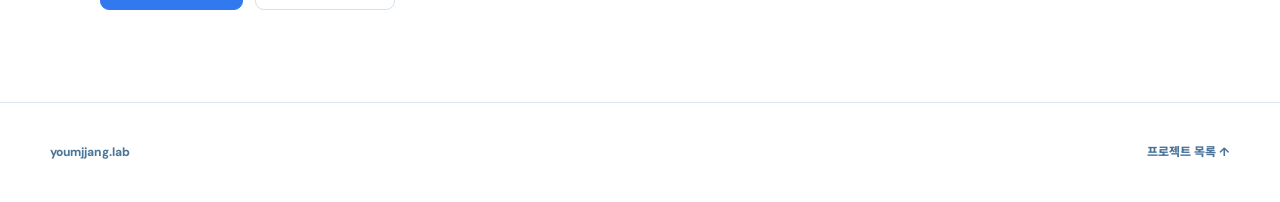
==== commit b2a4aa40: "Detail GIGANG log parsing device identity and OCR integration" ====
--- a/gigang.html
+++ b/gigang.html
@@ -26,23 +26,29 @@
 <tr><td>PostgreSQL 연결</td><td>환경변수의 DB 접속 정보를 사용해 서버와 PostgreSQL을 연결하고 이벤트 INSERT·SELECT 흐름을 구현했습니다.</td><td>수신 이벤트를 DB에 저장하고 API로 다시 조회하는 경로 연결. save_event와 조회 SQL 코드로 확인.</td></tr>
 <tr><td>관제·분석 연동</td><td>중앙 API 응답을 수집기에서 공통 이벤트 형식으로 변환해 분석 엔진과 관제 화면에 전달했습니다.</td><td>중앙 수신 기록이 사건·상태 분류에 반영되도록 연동. 수집기 코드와 관제·파이프라인 실행 기록으로 확인.</td></tr>
 <tr><td>점수·판정 규칙 개선</td><td>자료 연결 근거의 강도, 민감정보 종류·건수, 목적지 승인 여부에 따라 점수와 위험 등급을 구분하고 정책·테스트를 수정했습니다.</td><td>동일한 오프라인 20개 시나리오의 기대 판정 일치 16→20건. 비교 사례의 불필요한 HIGH 4→0건. 아래 결과표·재현 자료로 확인.</td></tr>
+<tr><td>로그 파싱·정규화</td><td>JSON·Python 딕셔너리 형태의 문자열 로그에서 필드와 검사 메타데이터를 복원해 공통 이벤트로 변환했습니다.</td><td>로그 출처가 달라도 같은 스키마로 판정하도록 연결. raw_data 파서·이벤트 변환 코드로 확인.</td></tr>
+<tr><td>PC별 기록 구분</td><td>PC별 UUID 저장과 기기 ID·이름·IP 기반 집계를 적용했습니다.</td><td>동일 이름·복제 ID의 충돌을 구분. 기기 식별 테스트와 집계 테스트로 확인.</td></tr>
+<tr><td>텍스트·파일·OCR 연동</td><td>해시 기반 내용 비교와 로컬 OCR 검사 결과·출처를 중앙 이벤트에 연결했습니다.</td><td>파일명·글자 수 유사성과 실제 내용 일치를 구분. 매칭·OCR·메타데이터 전달 코드로 확인.</td></tr>
 <tr><td>연동 오류 보완</td><td>이벤트 누락·형식 불일치와 단말 구분 문제를 수집·저장·조회·화면 반영 구간으로 나눠 확인했습니다.</td><td>검사 메타데이터 전달과 기기 표시 보완. 수정 커밋과 재현 사례로 기록.</td></tr>
 </tbody></table></div>
 <p class="gigang-links"><a href="https://github.com/dldaudlee36/GIGANG/blob/aa0c51eedd5054fcc0d5d9a93aeead33bd9e4dc2/source/railway_server/app.py" target="_blank" rel="noopener">Flask API·PostgreSQL 연결 코드 ↗</a> · <a href="https://github.com/dldaudlee36/GIGANG/blob/aa0c51eedd5054fcc0d5d9a93aeead33bd9e4dc2/gigang/collectors/team_collector.py" target="_blank" rel="noopener">중앙 API 수집·정규화 코드 ↗</a> · <a href="#gigang-live-evidence">실제 연동 화면 ↓</a> · <a href="https://github.com/dldaudlee36/GIGANG/commit/a39def1045eff9206da9ff36500d9db72b1d93ae" target="_blank" rel="noopener">점수·판정 정책 개선 커밋 ↗</a></p>
-<div class="gigang-skill-grid"><div class="gigang-scope"><h3>하드 스킬</h3><ul><li>Python·Flask 기반 REST API 구성</li><li>PostgreSQL 이벤트 저장·조회와 서버·DB 연결</li><li>Railway 서버 배포·환경변수 설정</li><li>JSON 이벤트 변환·관제 연동·오류 추적</li><li>Python 위험 점수·판정 정책 개선 및 시나리오 검증</li><li>Git/GitHub 변경 이력 관리</li></ul></div><div class="gigang-scope"><h3>소프트 스킬</h3><ul><li>팀원과 이벤트 필드·API 전달 규격 조율</li><li>데이터 전달 구간을 나눠 문제 원인 분석</li><li>재현 사례와 테스트 결과 공유</li><li>수집·분석·화면 담당 기능의 연동 확인</li></ul></div></div>
+<div class="gigang-skill-grid"><div class="gigang-scope"><h3>하드 스킬</h3><ul><li>Python·Flask 기반 REST API 구성</li><li>PostgreSQL 이벤트 저장·조회와 서버·DB 연결</li><li>Railway 서버 배포·환경변수 설정</li><li>JSON 이벤트 변환·관제 연동·오류 추적</li><li>Python 위험 점수·판정 정책 개선 및 시나리오 검증</li><li>문자열 로그 파싱·이벤트 스키마 정규화</li><li>UUID 기기 식별·SHA-256 자료 비교·Windows OCR 연동</li><li>Git/GitHub 변경 이력 관리</li></ul></div></div>
 <div class="story-result"><h3>서버가 켜지는 것과 데이터가 끝까지 전달되는 것은 달랐습니다.</h3><p>중앙 서버가 응답하더라도 수신한 값이 DB에 저장되고, 수집기에서 해석돼 관제 화면에 표시되는지는 별도로 확인해야 했습니다. 수신 API, 저장 SQL, 조회 응답, 이벤트 변환을 나눠 확인하면서 어느 구간에서 정보가 빠지는지 추적했습니다.</p></div>
 </div></section>
 <section class="story-section"><div class="wrap story-width"><div class="story-label">03 / DECISIONS & IMPROVEMENTS</div>
 <h2>만들면서 마주친 문제를<br>이렇게 해결했습니다.</h2>
-<p class="story-section-intro">자료 연결 근거가 약한데도 위험 등급이 올라가거나, 입력 시도가 전송 완료로 해석되거나, 변경한 차단 정책이 늦게 반영되는 문제를 개선했습니다.</p>
-<div class="story-cases"><article class="story-case"><div class="story-case-number">CASE 01 <span>PROBLEM → CHANGE → RESULT</span></div><h3>WATCH 상태와 약한 연관성만으로 HIGH가 되는 흐름을 바꿨습니다.</h3><div class="story-case-steps"><div><span>문제</span><p>과거 판정에서는 현재 WATCH 상태나 과거 감시 이력, 파일 이름·크기 같은 근거가 HIGH 승격으로 이어질 수 있었습니다. 단순한 행동의 연결과 실제 자료 내용 일치를 구분할 필요가 있었습니다.</p></div><div><span>수정 과정과 선택</span><p>위험 등급을 일괄적으로 낮추기보다 자료 연결 근거를 나눴습니다. 팀 판정 로직에서 글자 수 유사성, 파일 이름·크기 일치, 원본 내용 일치를 구분하고 목적지 승인 여부와 민감정보 종류·건수를 함께 반영했습니다. 사건별 점수와 사용자 위험 요약도 분리했습니다.</p></div><div><span>결과</span><p>동일한 오프라인 시나리오를 두 버전에 입력한 비교에서 승인 목적지·약한 연관성 등 비교 사례의 불필요한 HIGH 분류는 4건에서 0건으로 줄었습니다. 내용 일치가 주어진 미승인 외부 입력·첨부 10건은 두 버전 모두 HIGH로 분류했습니다.</p></div></div></article><article class="story-case"><div class="story-case-number">CASE 02 <span>PROBLEM → CHANGE → RESULT</span></div><h3>붙여넣기·첨부 시도를 전송 완료로 해석하지 않도록 했습니다.</h3><div class="story-case-steps"><div><span>문제</span><p>브라우저에서 붙여넣기나 첨부를 감지해도 사용자가 실제 전송 버튼을 눌렀는지, 자료가 외부에 도착했는지까지 확인되는 것은 아니었습니다. 전송 전에 막은 사건까지 유출 완료처럼 기록하면 대응 근거가 부정확해질 수 있었습니다.</p></div><div><span>수정 과정과 선택</span><p>판정 등급과 전송 상태를 구분했습니다. 사건 설명에 입력·첨부 시도, 전송 전 차단, 전송 관측을 나눠 기록하도록 보완했습니다. 전송이 관측된 경우에도 민감자료의 전송 완료까지 확인된 것으로 단정하지 않았습니다.</p></div><div><span>결과</span><p>HIGH 등급과 실제 전송 완료를 같은 의미로 사용하지 않도록 했습니다. 관제 화면에서 어떤 행동이 관측됐고 차단 결과가 무엇인지 근거를 확인할 수 있도록 사건 설명을 정리했습니다.</p></div></div></article><article class="story-case"><div class="story-case-number">CASE 03 <span>PROBLEM → CHANGE → RESULT</span></div><h3>이미 열린 사이트의 차단 정책 반영이 늦는 문제를 개선했습니다.</h3><div class="story-case-steps"><div><span>문제</span><p>전면 차단 정책을 변경해도 이미 열린 탭은 다음 정책 확인까지 기다려야 했습니다. 기존 확장은 30초 알람 중심으로 갱신했고, 여러 탭을 확인할 때 순서대로 권한 응답을 기다리는 구조였습니다.</p></div><div><span>수정 과정과 선택</span><p>열린 탭에서 1초 간격으로 정책 확인을 요청하도록 보완했습니다. 여러 탭이 동시에 요청할 때는 진행 중인 정책 조회를 공유하고, 탭별 확인은 병렬로 처리하도록 바꿨습니다. 탭이 없는 상황에 대비한 기존 알람 방식도 유지했습니다.</p></div><div><span>결과</span><p>정책 확인을 30초 알람에만 의존하던 구조에서 열린 탭이 갱신을 요청하는 구조로 바꿨습니다. 1초는 확인 요청 간격이며, 실제 차단 시간은 서버·권한 응답과 브라우저의 백그라운드 실행 제한에 영향을 받습니다.</p></div></div></article></div></div></section>
+<p class="story-section-intro">서로 다른 로그를 해석하고, 어느 기기에서 나온 자료인지 구분한 뒤, 내용 비교 결과가 위험도 판정까지 이어지도록 처리했습니다. 각 과정에서 겪은 문제와 선택한 방법을 정리했습니다.</p>
+<div class="story-cases"><article class="story-case"><div class="story-case-number">CASE 01 <span>PROBLEM → CHANGE → RESULT</span></div><h3>형식이 다른 로그에서 분석에 필요한 값을 복원했습니다.</h3><div class="story-case-steps"><div><span>문제</span><p>서버에 저장된 raw_data에는 JSON 문자열뿐 아니라 작은따옴표를 사용하는 Python 딕셔너리 표현 문자열도 있었습니다. JSON 파싱만 하면 해당 값을 읽지 못하고, 검사 결과나 자료 출처가 분석 단계에서 빠질 수 있었습니다.</p></div><div><span>처리 과정과 선택</span><p>먼저 json.loads로 해석하고 실패하면 ast.literal_eval로 리터럴 값을 읽는 기존 파서 흐름을 활용했습니다. 날짜·행동 유형·사용자·PC·IP를 공통 SecurityEvent 구조로 맞추고, raw_data 안의 검사·출처 메타데이터를 복원해 판정에 전달하도록 보완했습니다. 같은 이벤트 ID를 다시 분석하지 않는 처리도 연결했습니다.</p></div><div><span>결과·근거</span><p>자료가 서버에 도착했는지뿐 아니라 분석에 필요한 필드가 끝까지 유지되는지 확인할 수 있도록 했습니다. 로그를 공통 구조로 바꿔 중앙 수집 기록과 DB 접근 기록을 같은 분석 흐름에서 다루도록 연결했습니다.</p></div></div><p class="gigang-note"><strong>사용 기술</strong> · Python · JSON · ast.literal_eval · 이벤트 스키마</p><p class="gigang-links"><a href="https://github.com/dldaudlee36/GIGANG/blob/aa0c51eedd5054fcc0d5d9a93aeead33bd9e4dc2/gigang/collectors/team_collector.py" target="_blank" rel="noopener">로그 파싱·공통 이벤트 변환 코드 ↗</a></p></article><article class="story-case"><div class="story-case-number">CASE 02 <span>PROBLEM → CHANGE → RESULT</span></div><h3>같은 이름의 PC 기록이 합쳐져 보이는 문제를 구분했습니다.</h3><div class="story-case-steps"><div><span>문제</span><p>다른 PC에서 전송에 성공했는데 관제에는 한 PC만 보이는 문제가 있었습니다. PC 이름이 같았고, 복제된 Windows 환경에서는 MachineGuid 기반 기기 ID까지 같아질 수 있었습니다. 단순 전송 실패와 화면 집계 오류를 나눠 확인해야 했습니다.</p></div><div><span>처리 과정과 선택</span><p>최초 실행 시 PC별 UUID를 생성해 로컬 상태 파일에 저장하고 재실행 후에도 유지하도록 바꿨습니다. UUID 파일을 실행 패키지에 포함하지 않아 다른 PC에 복사되지 않게 했습니다. 관제 집계에서는 기기 ID·PC 이름·IP 조합과 충돌 여부를 함께 확인하도록 개선했습니다.</p></div><div><span>결과·근거</span><p>당시 기기 식별 관련 기본 테스트 7개 통과 기록과 PC가 분리돼 표시된 사용자 확인이 남아 있습니다. 별도 집계 테스트에는 같은 이름·복제 ID·서로 다른 IP 3개를 3개 그룹으로 나누는 사례가 있습니다. 실제 PC 7대나 3대의 성능 시험 수치는 아닙니다.</p></div></div><p class="gigang-note"><strong>사용 기술</strong> · Python · UUID · 기기별 이벤트 집계</p><p class="gigang-links"><a href="https://github.com/dldaudlee36/GIGANG/blob/aa0c51eedd5054fcc0d5d9a93aeead33bd9e4dc2/guard/agent/site_access.py" target="_blank" rel="noopener">UUID 생성·저장 코드 ↗</a> · <a href="https://github.com/dldaudlee36/GIGANG/blob/aa0c51eedd5054fcc0d5d9a93aeead33bd9e4dc2/tests/test_host_summary.py" target="_blank" rel="noopener">기기 집계 테스트 ↗</a> · <a href="https://github.com/dldaudlee36/GIGANG/blob/aa0c51eedd5054fcc0d5d9a93aeead33bd9e4dc2/tests/test_agent_device_identity.py" target="_blank" rel="noopener">기기 식별 테스트 ↗</a></p></article><article class="story-case"><div class="story-case-number">CASE 03 <span>PROBLEM → CHANGE → RESULT</span></div><h3>텍스트·파일·스크린샷을 서로 다른 방식으로 비교했습니다.</h3><div class="story-case-steps"><div><span>문제</span><p>글자 수나 파일 이름만 같다고 회사 자료와 같은 내용이라고 볼 수 없었습니다. 이미지는 파일 해시가 달라져도 같은 자료를 담을 수 있어, 텍스트·파일의 정확 일치와 별도의 검사 방식이 필요했습니다.</p></div><div><span>처리 과정과 선택</span><p>텍스트는 줄바꿈을 통일한 뒤 세션 seed를 포함한 SHA-256 지문으로 비교하고, 파일은 바이트의 SHA-256을 비교했습니다. 이미지는 Windows OCR로 글자를 추출하고 정규화한 뒤 회사 표의 셀 지문과 대조했습니다. 검사·일치·출처 메타데이터가 중앙 분석에 전달되도록 보완했습니다.</p></div><div><span>결과·근거</span><p>파일명·크기 같은 약한 연관성과 내용 일치를 구분할 근거를 연결했습니다. OCR 비교는 같은 행의 유효 필드 3개 이상 일치 또는 strong으로 분류한 숫자 필드 일치를 기준으로 삼았습니다. OCR 실패·기준 자료 없음은 내용 일치 차단과 구분해 보류 처리했습니다.</p></div></div><p class="gigang-note"><strong>사용 기술</strong> · JavaScript · SHA-256 · Python · Windows.Media.Ocr</p><p class="gigang-links"><a href="https://github.com/dldaudlee36/GIGANG/blob/aa0c51eedd5054fcc0d5d9a93aeead33bd9e4dc2/guard/browser_extension/matching.js" target="_blank" rel="noopener">텍스트·파일 매칭 코드 ↗</a> · <a href="https://github.com/dldaudlee36/GIGANG/blob/aa0c51eedd5054fcc0d5d9a93aeead33bd9e4dc2/guard/browser_extension/image_match.js" target="_blank" rel="noopener">OCR 필드 비교 규칙 ↗</a> · <a href="https://github.com/dldaudlee36/GIGANG/blob/aa0c51eedd5054fcc0d5d9a93aeead33bd9e4dc2/guard/agent/image_ocr.py" target="_blank" rel="noopener">로컬 OCR 실행 코드 ↗</a></p></article><article class="story-case"><div class="story-case-number">CASE 04 <span>PROBLEM → CHANGE → RESULT</span></div><h3>WATCH 상태와 약한 연관성만으로 HIGH가 되는 흐름을 바꿨습니다.</h3><div class="story-case-steps"><div><span>문제</span><p>과거 판정에서는 현재 WATCH 상태나 과거 감시 이력, 파일 이름·크기 같은 근거가 HIGH 승격으로 이어질 수 있었습니다. 단순한 행동의 연결과 실제 자료 내용 일치를 구분할 필요가 있었습니다.</p></div><div><span>수정 과정과 선택</span><p>위험 등급을 일괄적으로 낮추기보다 자료 연결 근거를 나눴습니다. 팀 판정 로직에서 글자 수 유사성, 파일 이름·크기 일치, 원본 내용 일치를 구분하고 목적지 승인 여부와 민감정보 종류·건수를 함께 반영했습니다. 사건별 점수와 사용자 위험 요약도 분리했습니다.</p></div><div><span>결과</span><p>동일한 오프라인 시나리오를 두 버전에 입력한 비교에서 승인 목적지·약한 연관성 등 비교 사례의 불필요한 HIGH 분류는 4건에서 0건으로 줄었습니다. 내용 일치가 주어진 미승인 외부 입력·첨부 10건은 두 버전 모두 HIGH로 분류했습니다.</p></div></div></article><article class="story-case"><div class="story-case-number">CASE 05 <span>PROBLEM → CHANGE → RESULT</span></div><h3>붙여넣기·첨부 시도를 전송 완료로 해석하지 않도록 했습니다.</h3><div class="story-case-steps"><div><span>문제</span><p>브라우저에서 붙여넣기나 첨부를 감지해도 사용자가 실제 전송 버튼을 눌렀는지, 자료가 외부에 도착했는지까지 확인되는 것은 아니었습니다. 전송 전에 막은 사건까지 유출 완료처럼 기록하면 대응 근거가 부정확해질 수 있었습니다.</p></div><div><span>수정 과정과 선택</span><p>판정 등급과 전송 상태를 구분했습니다. 사건 설명에 입력·첨부 시도, 전송 전 차단, 전송 관측을 나눠 기록하도록 보완했습니다. 전송이 관측된 경우에도 민감자료의 전송 완료까지 확인된 것으로 단정하지 않았습니다.</p></div><div><span>결과</span><p>HIGH 등급과 실제 전송 완료를 같은 의미로 사용하지 않도록 했습니다. 관제 화면에서 어떤 행동이 관측됐고 차단 결과가 무엇인지 근거를 확인할 수 있도록 사건 설명을 정리했습니다.</p></div></div></article><article class="story-case"><div class="story-case-number">CASE 06 <span>PROBLEM → CHANGE → RESULT</span></div><h3>이미 열린 사이트의 차단 정책 반영이 늦는 문제를 개선했습니다.</h3><div class="story-case-steps"><div><span>문제</span><p>전면 차단 정책을 변경해도 이미 열린 탭은 다음 정책 확인까지 기다려야 했습니다. 기존 확장은 30초 알람 중심으로 갱신했고, 여러 탭을 확인할 때 순서대로 권한 응답을 기다리는 구조였습니다.</p></div><div><span>수정 과정과 선택</span><p>열린 탭에서 1초 간격으로 정책 확인을 요청하도록 보완했습니다. 여러 탭이 동시에 요청할 때는 진행 중인 정책 조회를 공유하고, 탭별 확인은 병렬로 처리하도록 바꿨습니다. 탭이 없는 상황에 대비한 기존 알람 방식도 유지했습니다.</p></div><div><span>결과</span><p>정책 확인을 30초 알람에만 의존하던 구조에서 열린 탭이 갱신을 요청하는 구조로 바꿨습니다. 1초는 확인 요청 간격이며, 실제 차단 시간은 서버·권한 응답과 브라우저의 백그라운드 실행 제한에 영향을 받습니다.</p></div></div></article></div></div></section>
 <section class="story-section"><div class="wrap story-width"><div class="story-label">04 / RESULTS & EVIDENCE</div>
-<h2>팀 판정 로직의 개선은<br>같은 시나리오로 비교했습니다.</h2>
+<h2>연동 기록과 판정 결과를<br>구분해 확인했습니다.</h2>
+<div class="story-result"><h3>중앙 수집·관제 연결의 실행 기록</h3><p>2026년 10월 30일 작업 기록에는 실제 수집 로그 147건의 화면 표시와 동기화 버튼 동작을 확인한 내용이 남아 있습니다. 이는 당시 관제 반영 확인 건수이며 전송 성공률이나 초당 처리량을 측정한 값은 아닙니다.</p></div>
+<h3>동일한 오프라인 시나리오의 판정 비교</h3>
 <div class="gigang-metrics"><div><strong>4건 → 0건</strong><span>비교 사례 10건 중 불필요한 HIGH 분류</span></div><div><strong>10건 → 10건</strong><span>미승인 외부 내용 일치 사례의 HIGH 분류 유지</span></div></div>
 <div class="story-result"><h3>과거 버전과 현재 버전에 동일한 20개 시나리오 입력</h3><p>과거 버전은 승인된 목적지와 승인 하위 도메인, 글자 수만 같은 입력, 파일 이름·크기만 같은 첨부까지 HIGH로 분류했습니다. 현재 버전은 이 4건을 NORMAL 또는 WATCH로 구분했습니다. 내용 일치가 주어진 미승인 외부 입력·첨부 10건은 두 버전 모두 HIGH였습니다.</p></div>
 <div class="gigang-table-wrap" role="region" aria-label="과거 현재 판정 비교" tabindex="0"><table class="gigang-table"><caption>동일한 오프라인 시나리오 20건 · 사용자 초기 상태 NORMAL</caption><thead><tr><th scope="col">비교 지표</th><th scope="col">과거 버전</th><th scope="col">현재 버전</th></tr></thead><tbody><tr><td>비교 사례 10건 중 불필요한 HIGH 분류</td><td>4건</td><td>0건</td></tr><tr><td>미승인 외부 내용 일치 10건의 HIGH 분류</td><td>10건</td><td>10건</td></tr><tr><td>전체 기대 판정 일치</td><td>16/20건</td><td>20/20건</td></tr></tbody></table></div>
 <p class="gigang-note"><strong>비교 조건</strong> · 과거 091f03e → 현재 d725530. 2026년 11월 5일, 과거 WATCH 이력 없이 동일 입력을 제공했습니다. 내용 일치 결과는 입력으로 주었으며, 메모리 저장소와 모의 알림을 사용했습니다. 현재 정책의 기대 결과로 평가한 기능 비교입니다. 현장 오탐률·탐지율이나 사람의 분석 시간, 실제 차단 시간을 측정한 결과는 아닙니다. 두 버전 간 전체 판정 변경의 결과이며 팀 구현 성과입니다.</p>
 <p class="gigang-links"><a href="./evidence/gigang/comparison/README.md">버전·실험 조건</a> · <a href="./evidence/gigang/comparison/comparison.csv" download>전후 비교 20건 CSV ↓</a> · <a href="./evidence/gigang/comparison/gigang_before_after_worker.py" download>비교 재현 스크립트 ↓</a></p>
+<p class="gigang-note"><strong>내용 비교 범위</strong> · 확인한 버전은 세션 비교 기록을 30분간 유지하며 텍스트·파일 자료 목록을 각각 최대 100개로 제한합니다. 직접 타이핑·편집된 파일·모든 웹페이지까지 탐지하는 방식은 아닙니다. OCR은 Windows 기능을 연동한 것으로 자체 OCR 엔진 개발이나 인식률 측정 성과를 의미하지 않습니다. 이미지·OCR 원문을 중앙 서버에 보내는 대신 검사·출처 메타데이터를 전달합니다.</p>
 <h3>현재 버전의 판정·회귀 검증</h3>
 <div class="gigang-metrics"><div><strong>20 / 20</strong><span>오프라인 시나리오 기대 결과 일치</span></div><div><strong>35 / 35</strong><span>기존 점수·자료 검사 테스트 통과</span></div></div>
 <div class="story-result"><h3>내용 일치와 약한 연관성을 구분하는 판정</h3><p>내용 일치가 주어진 미승인 외부 입력·첨부 10건은 HIGH로 분류했습니다. 승인 목적지·사내 대상·약한 자료 연관성 등 비교 사례 10건은 HIGH로 승격하지 않았으며, NORMAL 6건·WATCH 4건으로 구분했습니다.</p></div>
--- a/gigang-evidence.css
+++ b/gigang-evidence.css
@@ -1,2 +1,4 @@
 .gigang-scope{margin:28px 0;padding:24px;border:1px solid #d7e4ee;background:#f3f8fc;border-radius:16px}.gigang-scope h2{font-size:19px;margin:0 0 14px}.gigang-scope p{font-size:14px;line-height:1.85;margin:8px 0}.gigang-links{font-size:14px;line-height:2}.gigang-links a{color:#176b9b;text-decoration:underline;text-underline-offset:4px}.gigang-metrics{display:grid;grid-template-columns:1fr 1fr;gap:16px;margin:30px 0}.gigang-metrics>div{border:1px solid #d7e4ee;background:#f3f8fc;padding:24px;border-radius:14px}.gigang-metrics strong{display:block;font-size:36px;color:#176b9b;line-height:1.3}.gigang-metrics span{font-size:14px}.gigang-table-wrap{overflow-x:auto;margin:28px 0;border:1px solid #d7e4ee;border-radius:12px}.gigang-table{width:100%;border-collapse:collapse;font-size:14px;min-width:480px}.gigang-table caption{text-align:left;padding:16px;font-weight:600;color:#456078}.gigang-table th,.gigang-table td{text-align:left;padding:14px 16px;border-top:1px solid #d7e4ee;line-height:1.7}.gigang-table th{background:#f3f8fc}.gigang-note{font-size:13px!important;line-height:1.9!important;color:#506477}@media(max-width:600px){.gigang-metrics{grid-template-columns:1fr}.gigang-scope{padding:18px}.gigang-metrics strong{font-size:30px}}
 .gigang-pipeline{display:grid;grid-template-columns:repeat(5,minmax(0,1fr));gap:12px;padding:0;list-style:none;margin:30px 0}.gigang-pipeline li{padding:18px 12px;background:#f3f8fc;border:1px solid #d7e4ee;border-radius:12px}.gigang-pipeline b{display:block;color:#176b9b;font-size:16px}.gigang-pipeline span{display:block;font-size:13px;line-height:1.7;margin-top:8px}.gigang-skill-grid{display:grid;grid-template-columns:1fr 1fr;gap:18px}.gigang-skill-grid .gigang-scope{margin:16px 0}.gigang-skill-grid h3{font-size:19px;margin:0 0 12px}.gigang-skill-grid ul{padding-left:20px;font-size:14px;line-height:1.9}@media(max-width:640px){.gigang-pipeline{grid-template-columns:1fr 1fr}.gigang-skill-grid{grid-template-columns:1fr}}
+
+.gigang-skill-grid > :only-child{grid-column:1/-1}
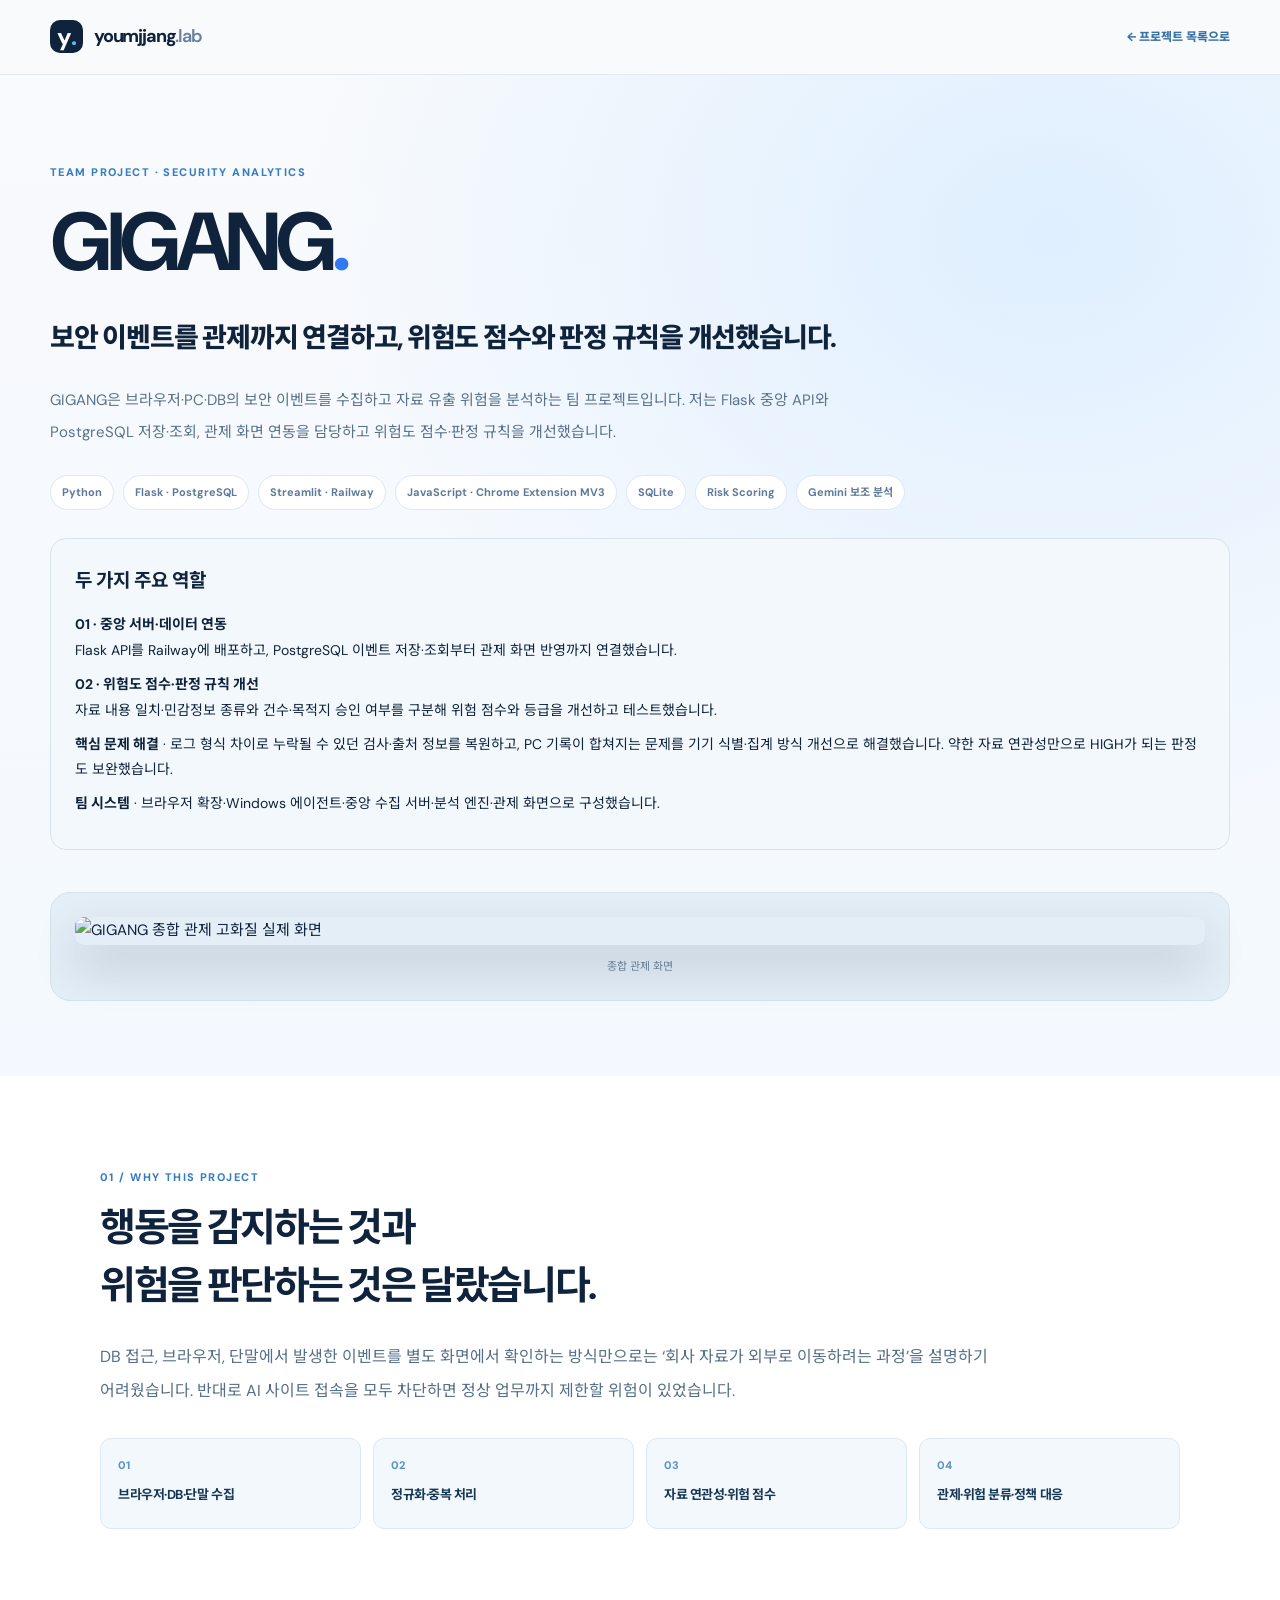
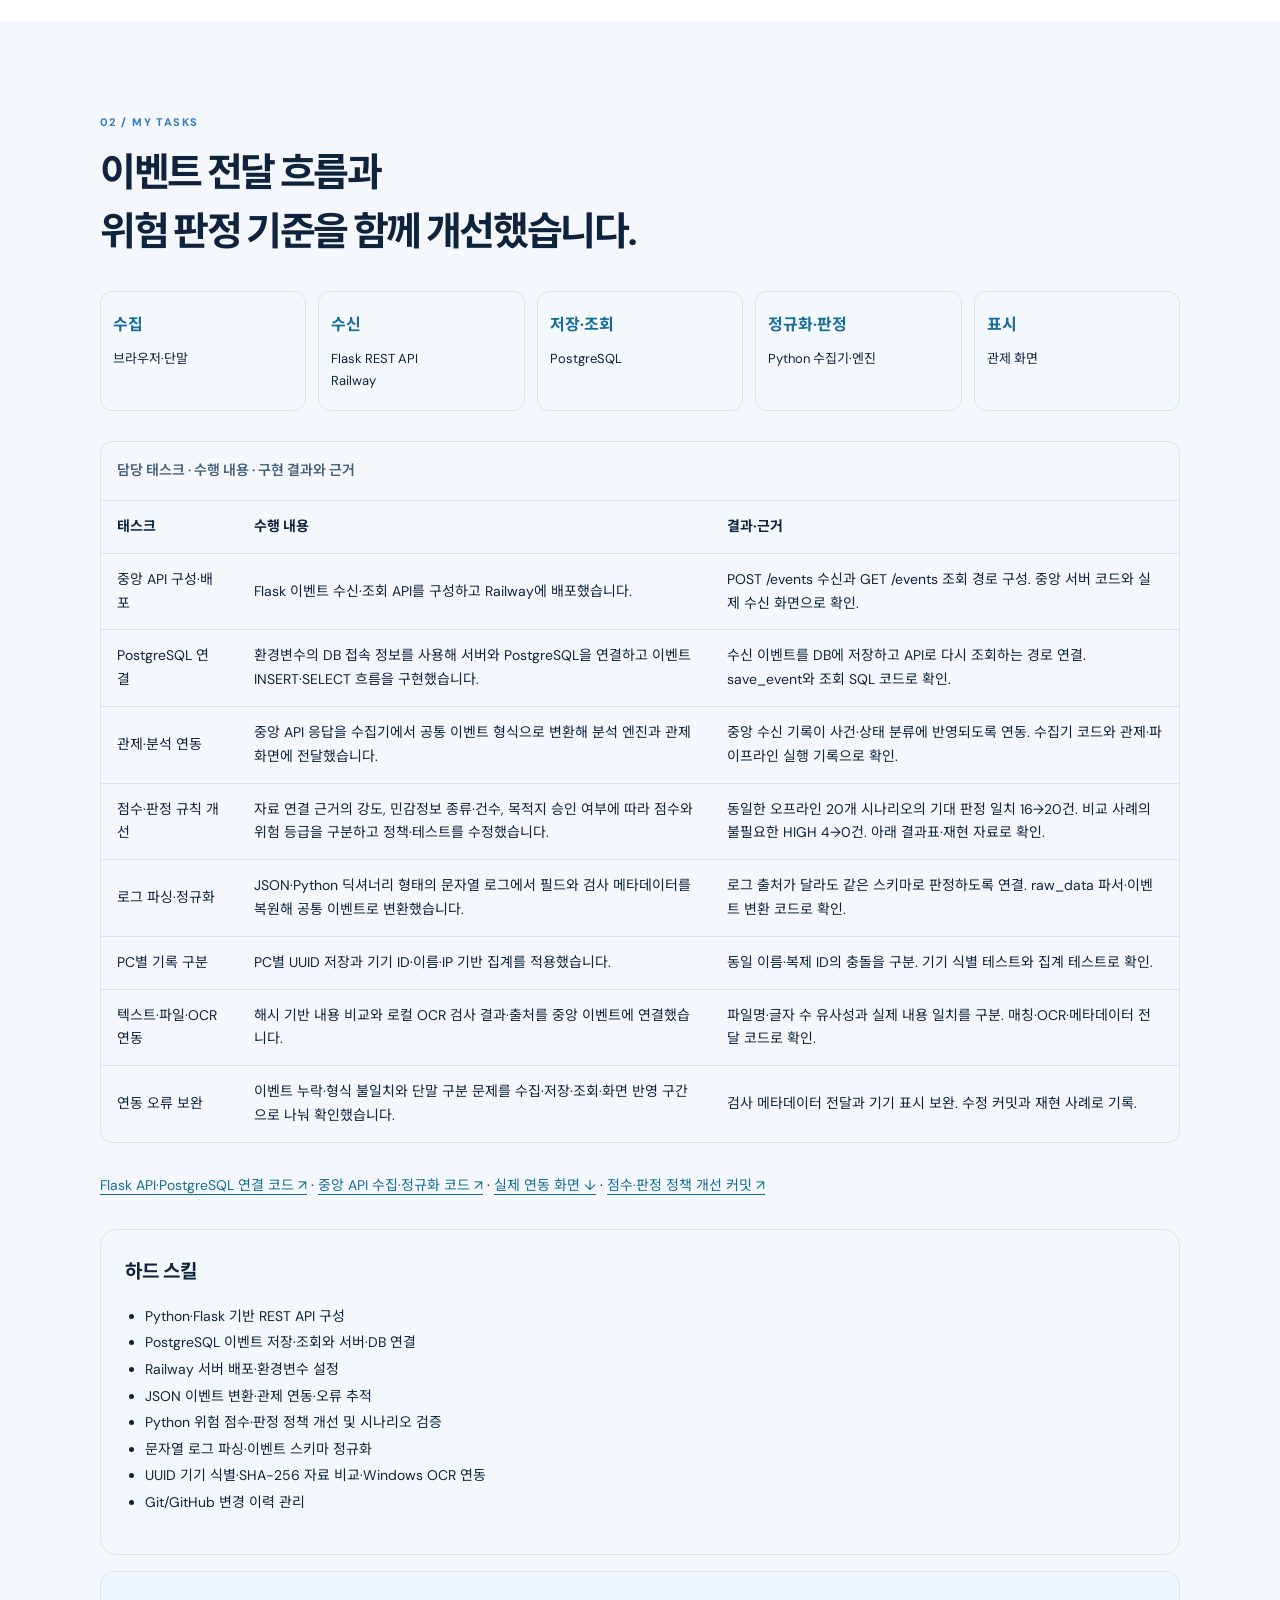
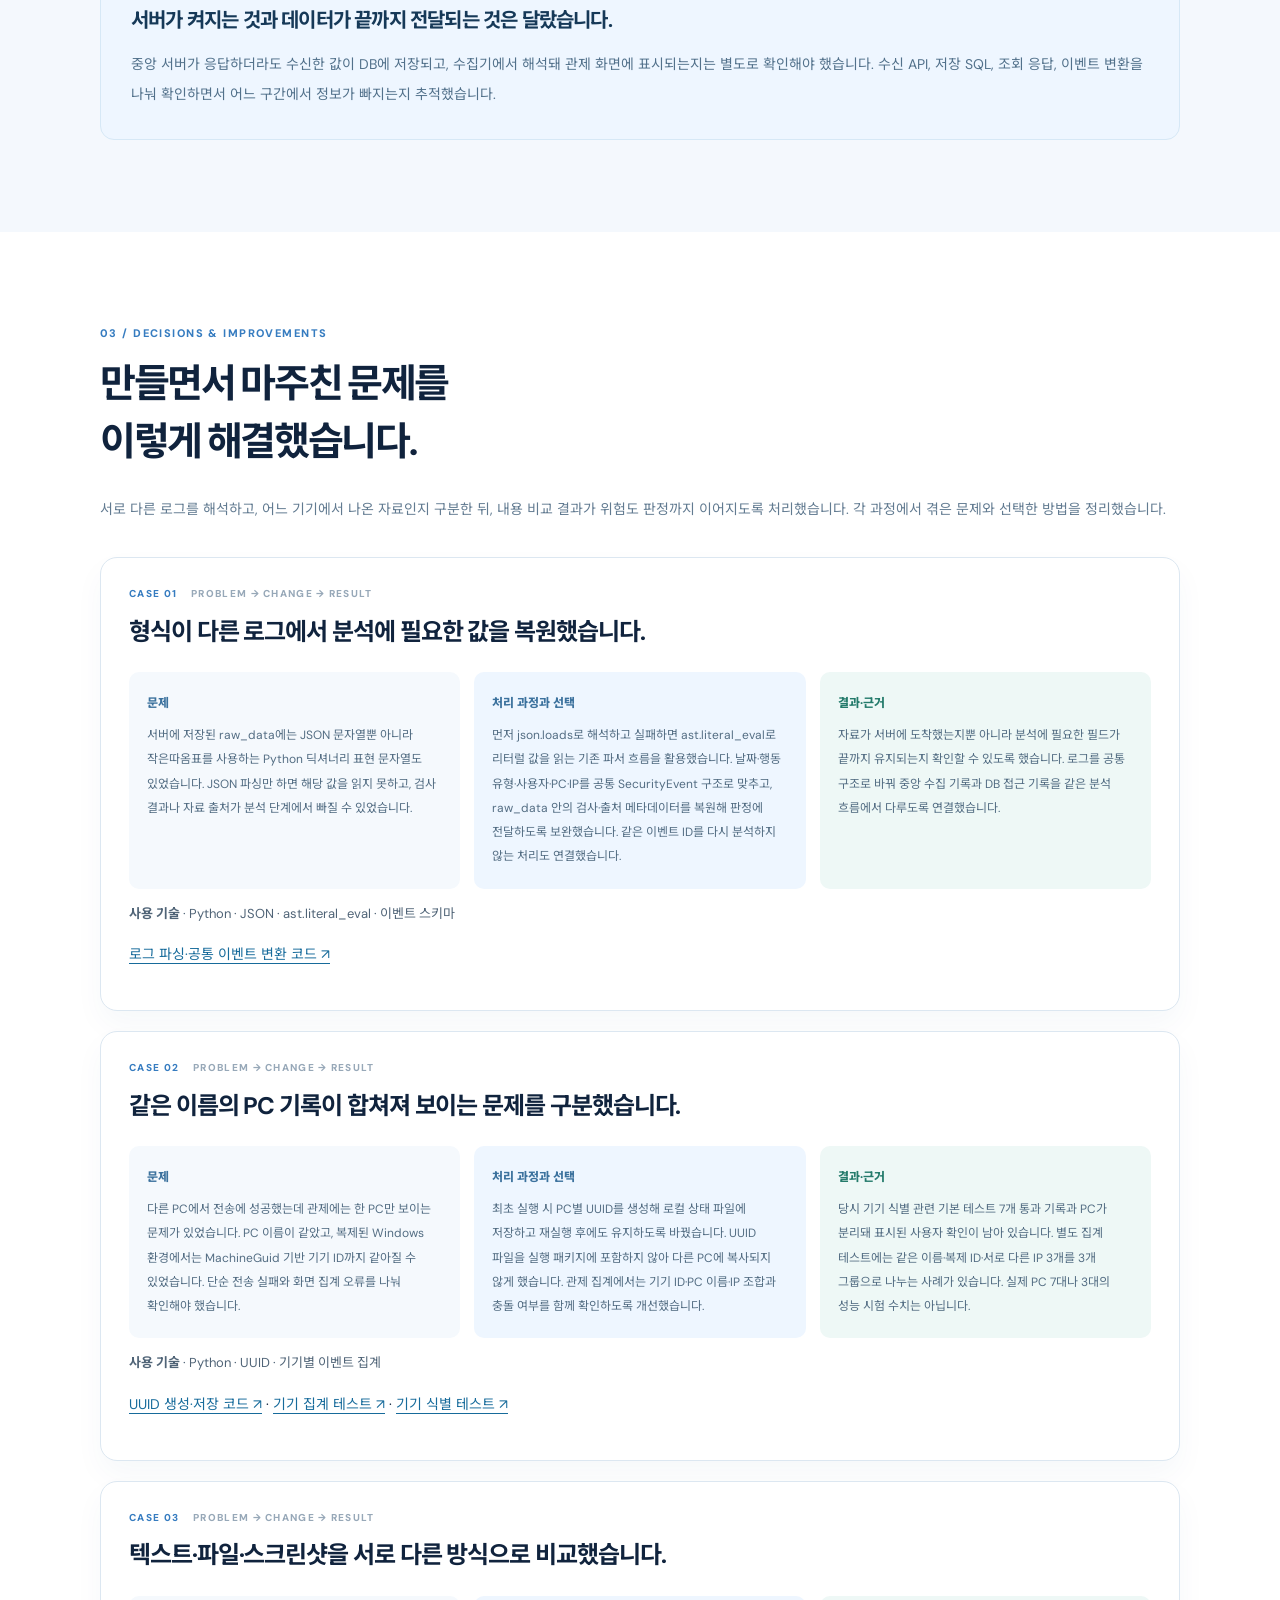
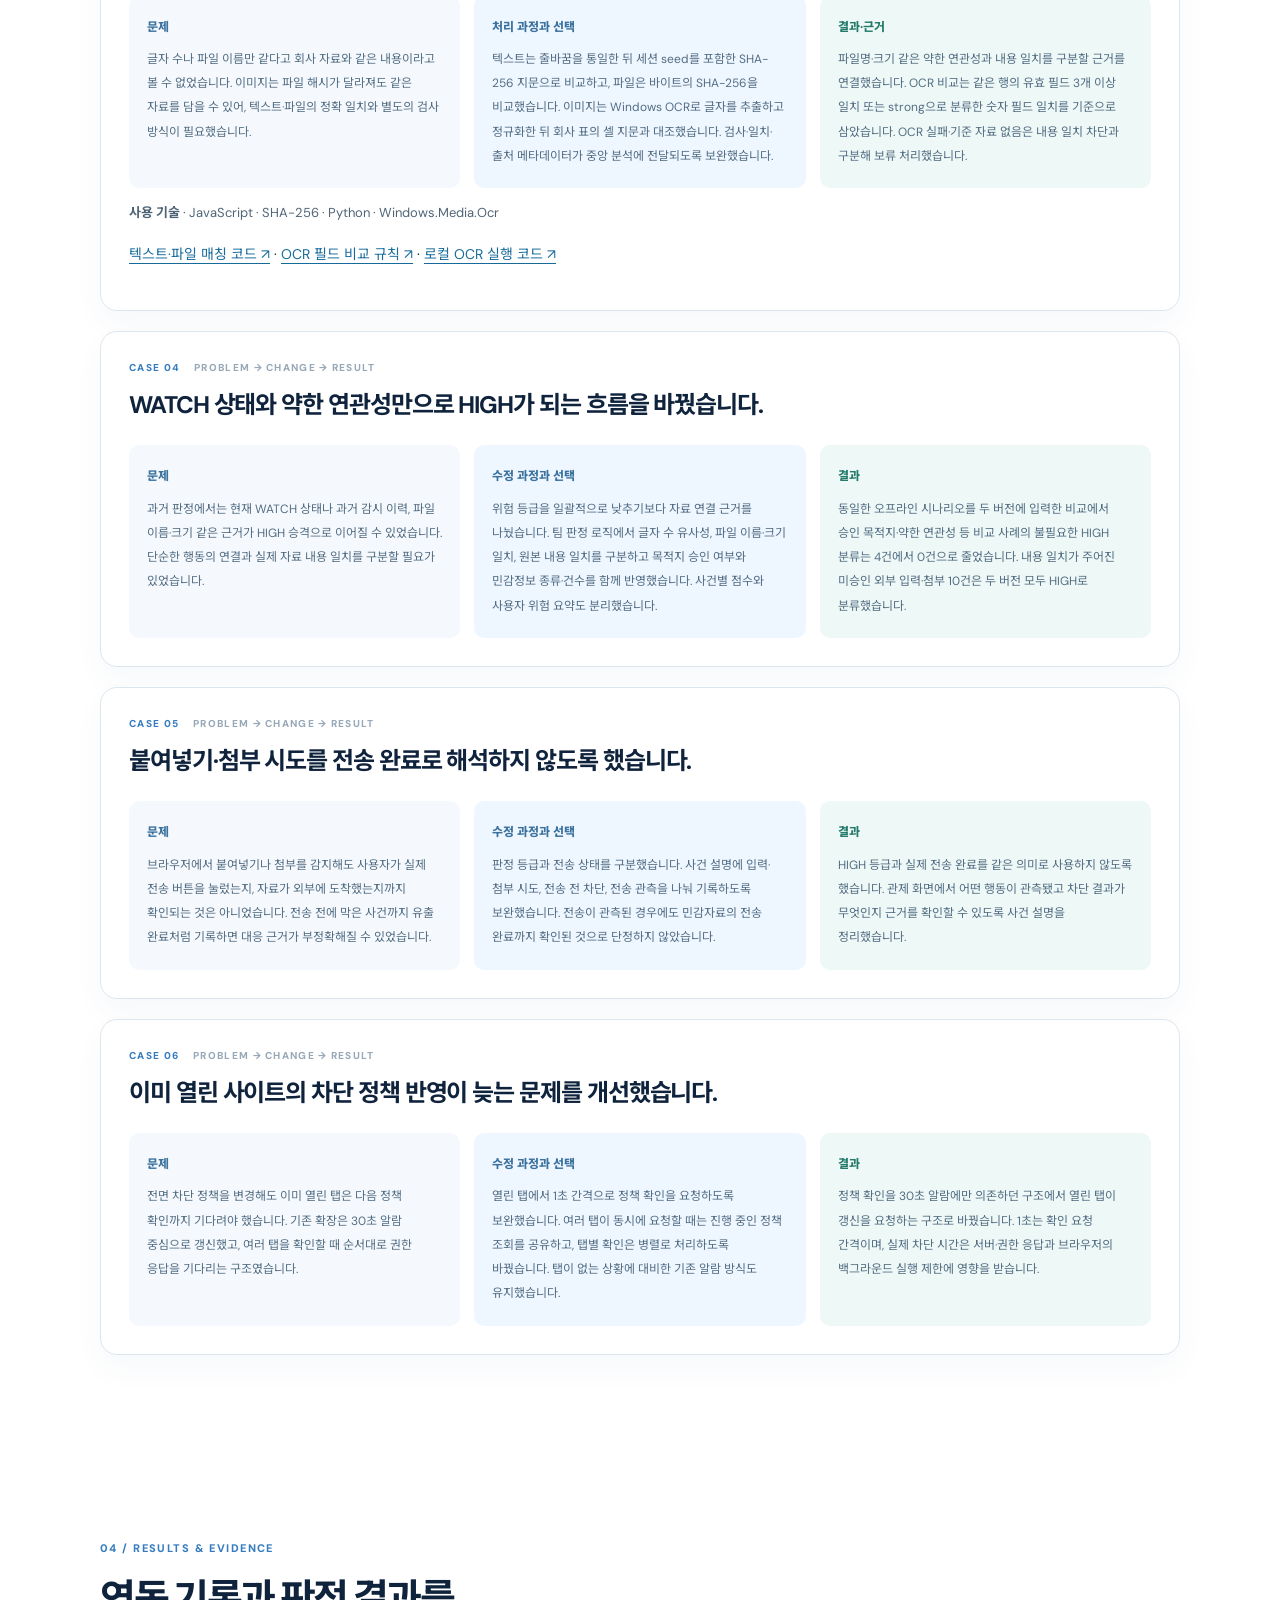
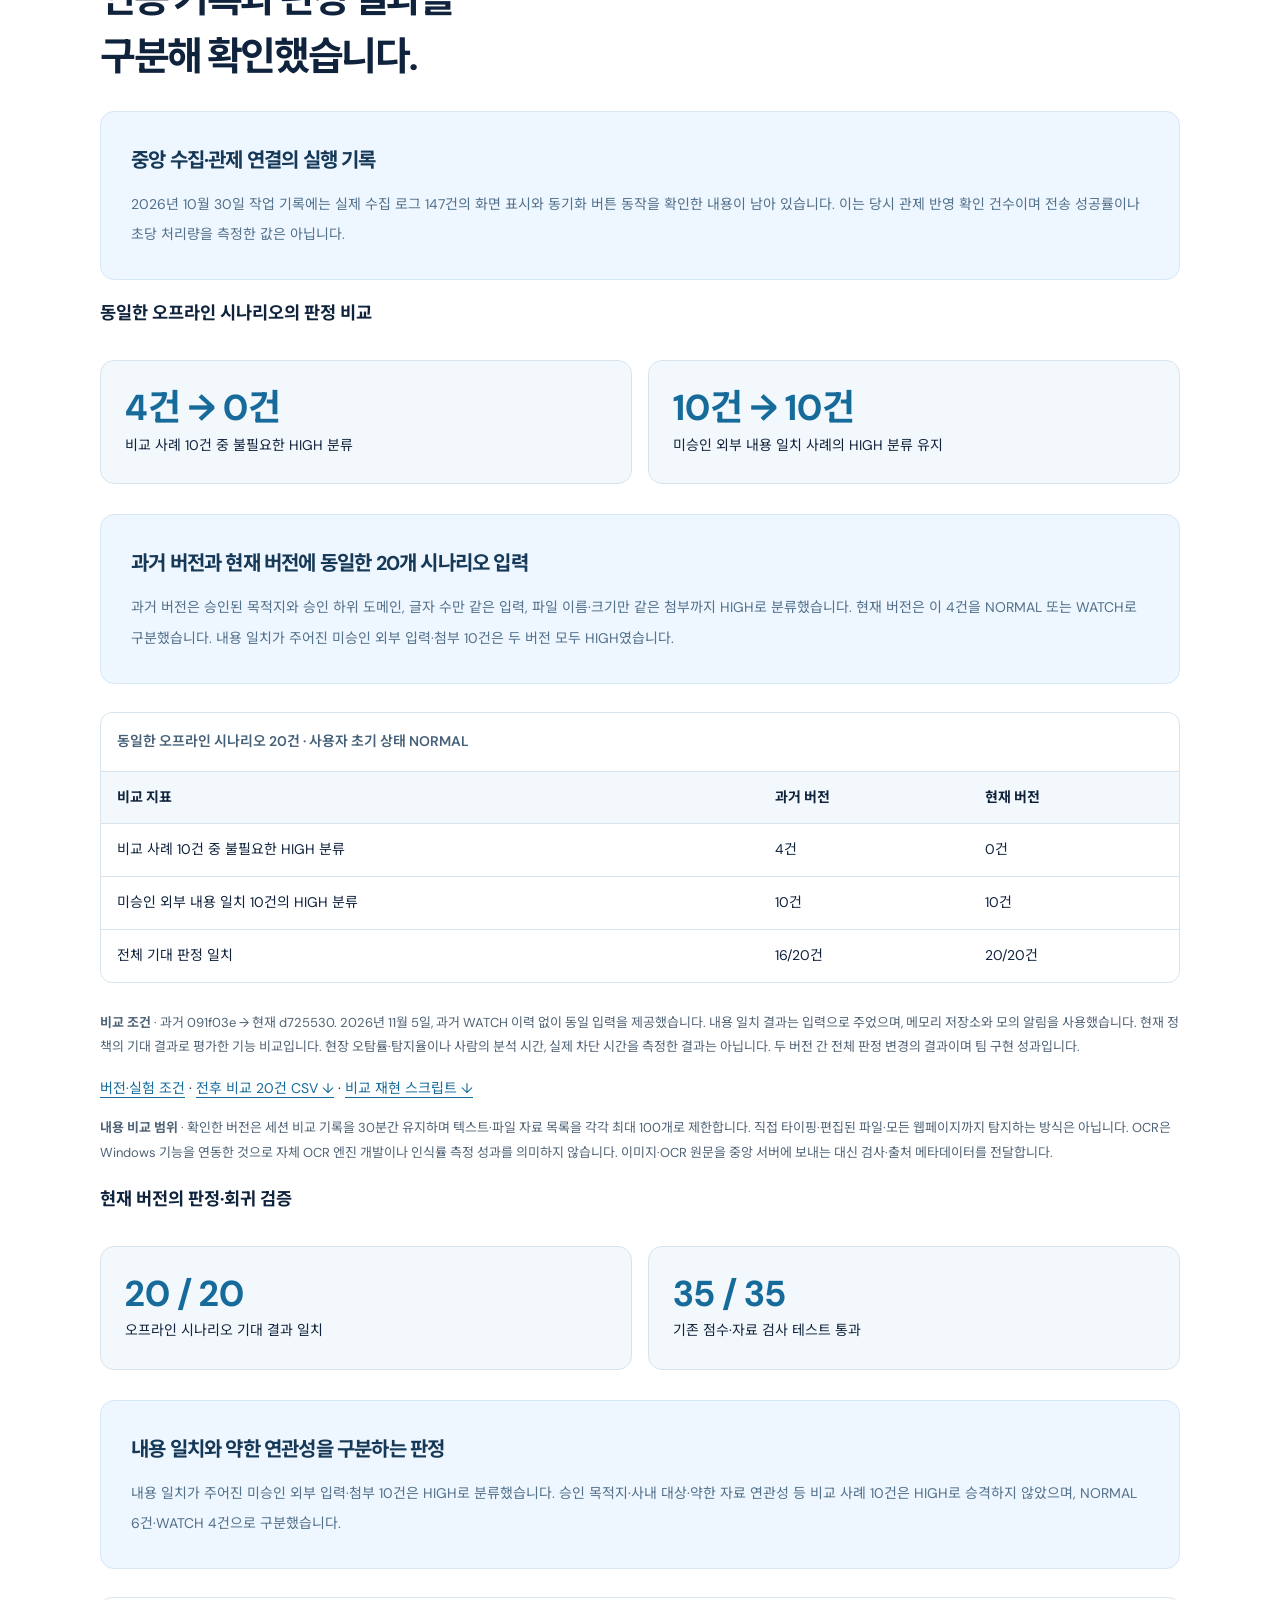
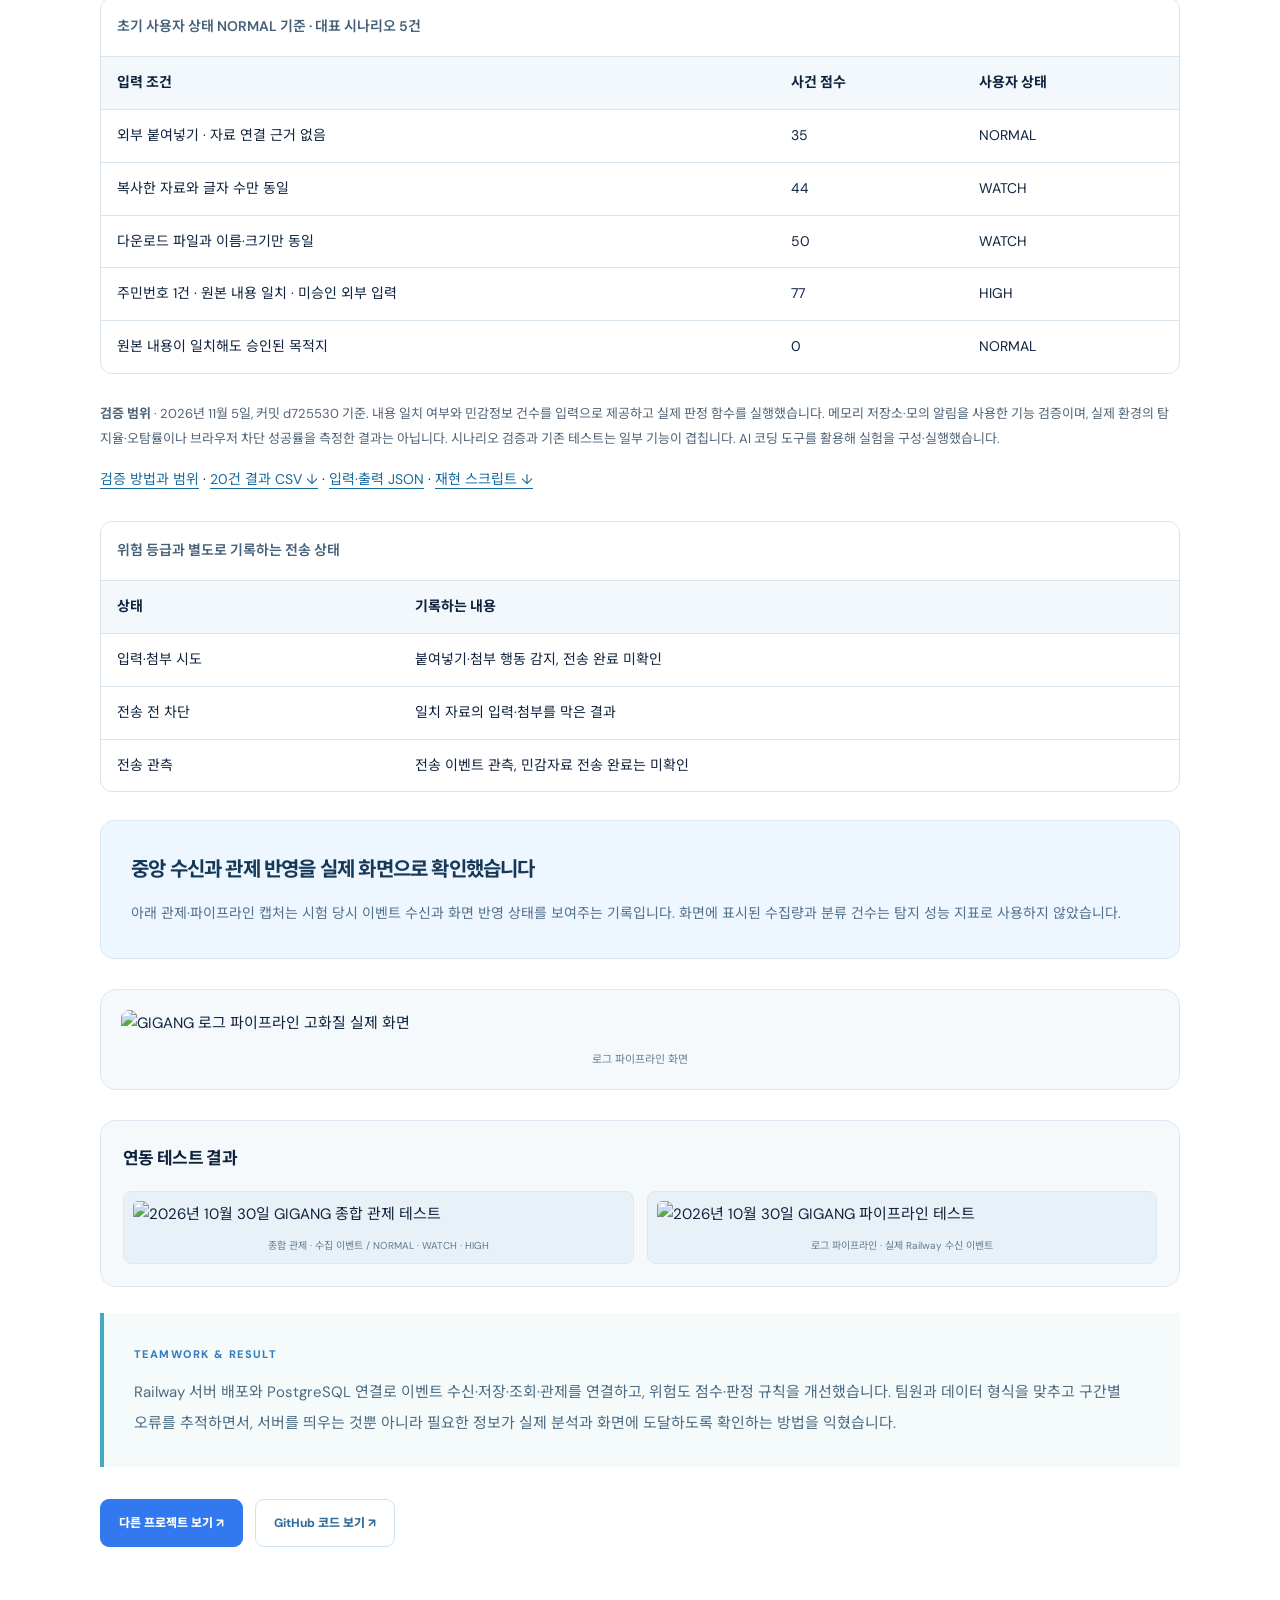
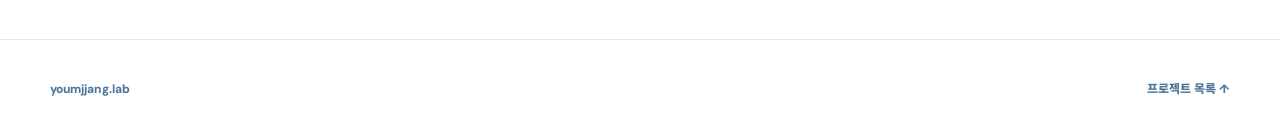
==== commit ccd9c843: "Tighten GIGANG summary and foreground core problem solving" ====
--- a/gigang.html
+++ b/gigang.html
@@ -10,9 +10,9 @@
 <header class="story-header"><div class="wrap story-header-inner"><a class="brand" href="./index.html"><span class="brand-icon">y<span>.</span></span>youmjjang<span class="brand-light">.lab</span></a><a class="story-back" href="./index.html#projects">← 프로젝트 목록으로</a></div></header>
 <main id="story-main"><section class="story-hero"><div class="wrap">
 <div class="story-eyebrow">TEAM PROJECT · SECURITY ANALYTICS</div><h1>GIGANG<span>.</span></h1>
-<p class="story-subtitle">보안 이벤트를 관제까지 연결하고, 위험도 점수와 판정 규칙을 개선했습니다.</p><p class="story-intro">GIGANG은 브라우저·단말·DB의 이벤트를 연결해 자료 유출 위험을 판단하는 팀 프로젝트입니다. Railway 기반 중앙 서버 배포, Flask 이벤트 수신·조회 API 구성, PostgreSQL 저장·조회와 관제 연동을 담당했습니다. 이벤트가 저장되고 관제에 반영되는 흐름을 연결하는 한편, 기존 점수·판정 규칙을 다시 정리했습니다. 자료 내용 일치와 민감정보 종류·건수, 목적지 승인 여부를 반영해 위험 판단을 다듬었습니다.</p>
+<p class="story-subtitle">보안 이벤트를 관제까지 연결하고, 위험도 점수와 판정 규칙을 개선했습니다.</p><p class="story-intro">GIGANG은 브라우저·PC·DB의 보안 이벤트를 수집하고 자료 유출 위험을 분석하는 팀 프로젝트입니다. 저는 Flask 중앙 API와 PostgreSQL 저장·조회, 관제 화면 연동을 담당하고 위험도 점수·판정 규칙을 개선했습니다.</p>
 <div class="story-tags"><span>Python</span><span>Flask · PostgreSQL</span><span>Streamlit · Railway</span><span>JavaScript · Chrome Extension MV3</span><span>SQLite</span><span>Risk Scoring</span><span>Gemini 보조 분석</span></div>
-<div class="gigang-scope"><h2>두 가지 주요 역할</h2><p><strong>01 · 중앙 서버·데이터 연동</strong><br>Railway 서버 배포, Flask API 연동, PostgreSQL 저장·조회와 관제 화면까지의 이벤트 전달 흐름을 연결했습니다.</p><p><strong>02 · 위험도 점수·판정 규칙 개선</strong><br>기존 고정 점수 중심의 판정을 자료 내용 일치·민감정보 종류와 건수·목적지 승인 여부에 따라 구분하도록 다듬었습니다. 사건 점수와 사용자 위험 요약을 분리하고, 관련 정책·테스트를 함께 수정했습니다.</p><p><strong>연계 기능 개선</strong> · 브라우저 입력·첨부 검사, 사이트 차단 갱신 및 단말 식별 오류 보완.</p><p><strong>팀 시스템</strong> · 브라우저 확장·Windows 에이전트·중앙 수집 서버·분석 엔진·관제 화면으로 구성했습니다. 아래에서는 중앙 서버·데이터 연동 태스크와 팀 판정 검증 결과를 구분해 정리했습니다.</p></div><figure class="story-hero-figure"><img src="https://raw.githubusercontent.com/youmjjang/youmjjang-lab/main/assets/gigang-overview-hd.png" alt="GIGANG 종합 관제 고화질 실제 화면" loading="eager"><figcaption>종합 관제 화면</figcaption></figure>
+<div class="gigang-scope"><h2>두 가지 주요 역할</h2><p><strong>01 · 중앙 서버·데이터 연동</strong><br>Flask API를 Railway에 배포하고, PostgreSQL 이벤트 저장·조회부터 관제 화면 반영까지 연결했습니다.</p><p><strong>02 · 위험도 점수·판정 규칙 개선</strong><br>자료 내용 일치·민감정보 종류와 건수·목적지 승인 여부를 구분해 위험 점수와 등급을 개선하고 테스트했습니다.</p><p><strong>핵심 문제 해결</strong> · 로그 형식 차이로 누락될 수 있던 검사·출처 정보를 복원하고, PC 기록이 합쳐지는 문제를 기기 식별·집계 방식 개선으로 해결했습니다. 약한 자료 연관성만으로 HIGH가 되는 판정도 보완했습니다.</p><p><strong>팀 시스템</strong> · 브라우저 확장·Windows 에이전트·중앙 수집 서버·분석 엔진·관제 화면으로 구성했습니다.</p></div><figure class="story-hero-figure"><img src="https://raw.githubusercontent.com/youmjjang/youmjjang-lab/main/assets/gigang-overview-hd.png" alt="GIGANG 종합 관제 고화질 실제 화면" loading="eager"><figcaption>종합 관제 화면</figcaption></figure>
 </div></section>
 <section class="story-section"><div class="wrap story-width"><div class="story-label">01 / WHY THIS PROJECT</div>
 <h2>행동을 감지하는 것과<br>위험을 판단하는 것은 달랐습니다.</h2>
